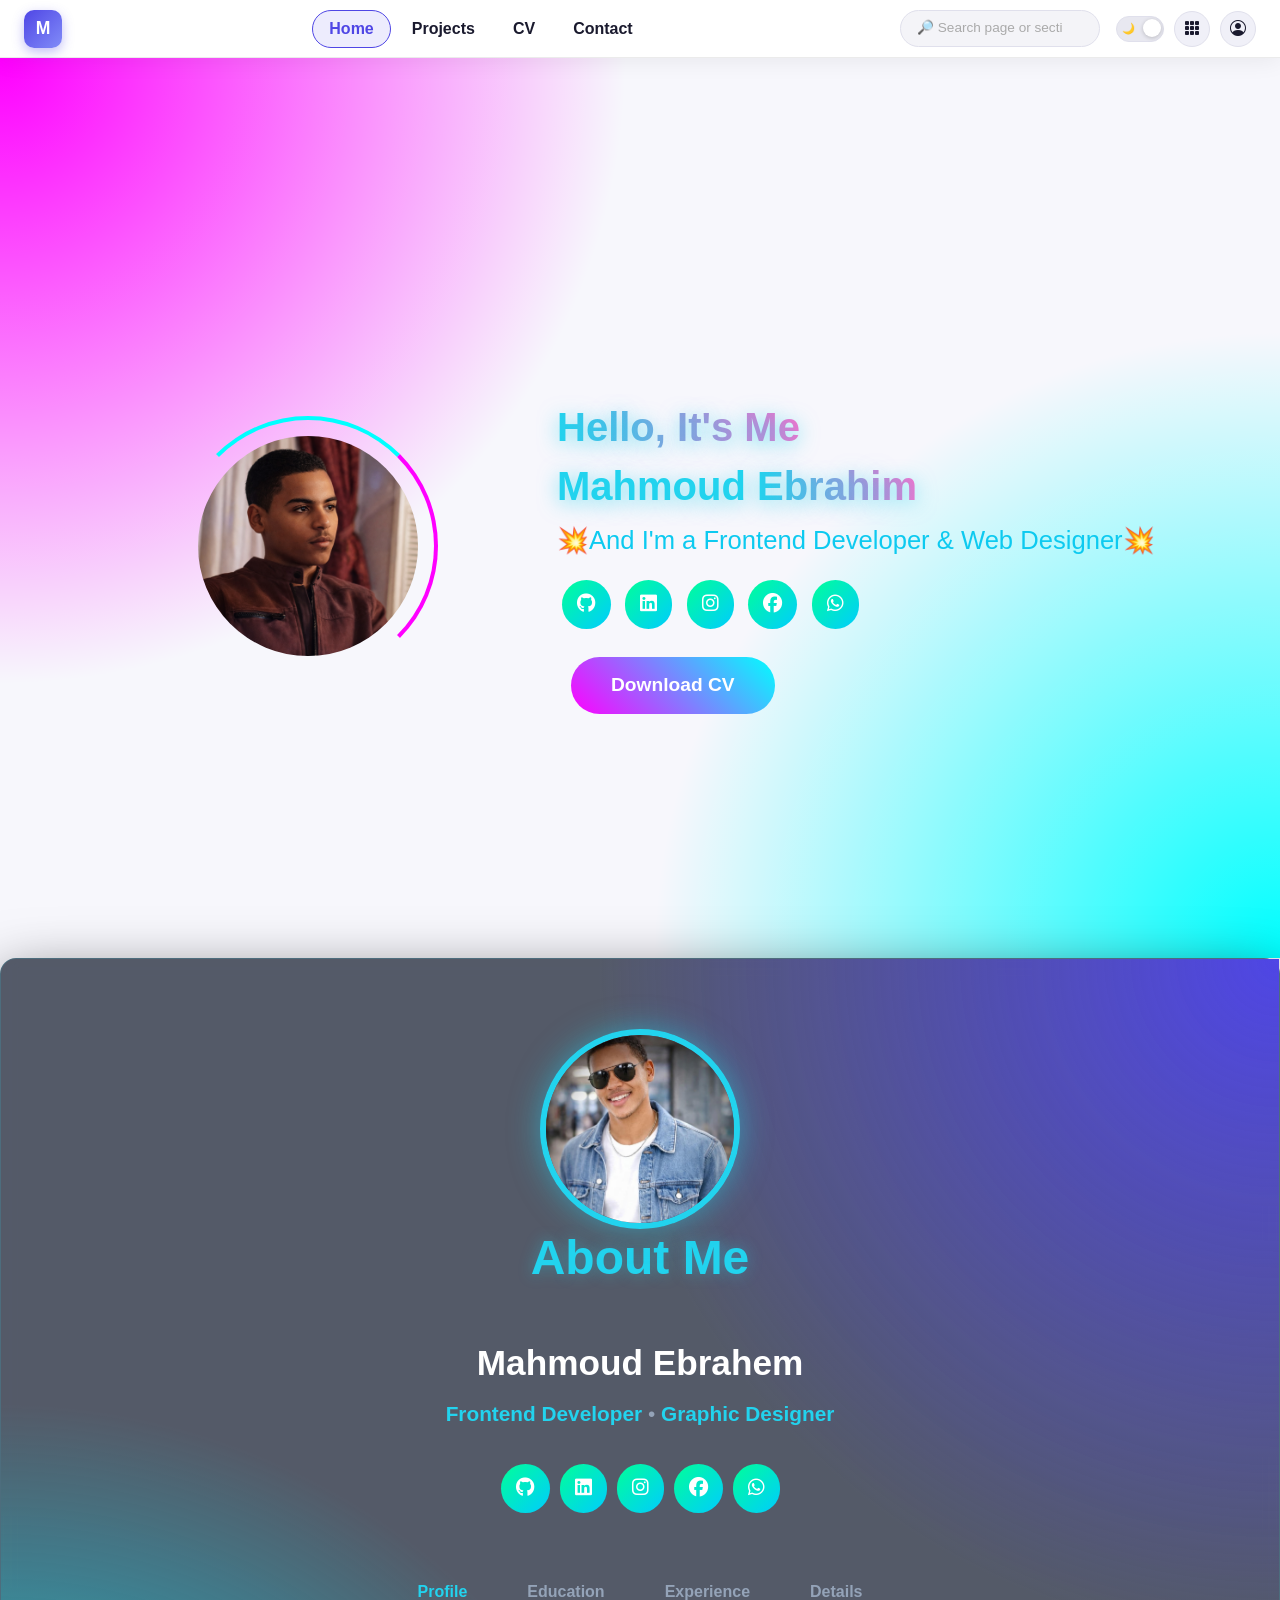
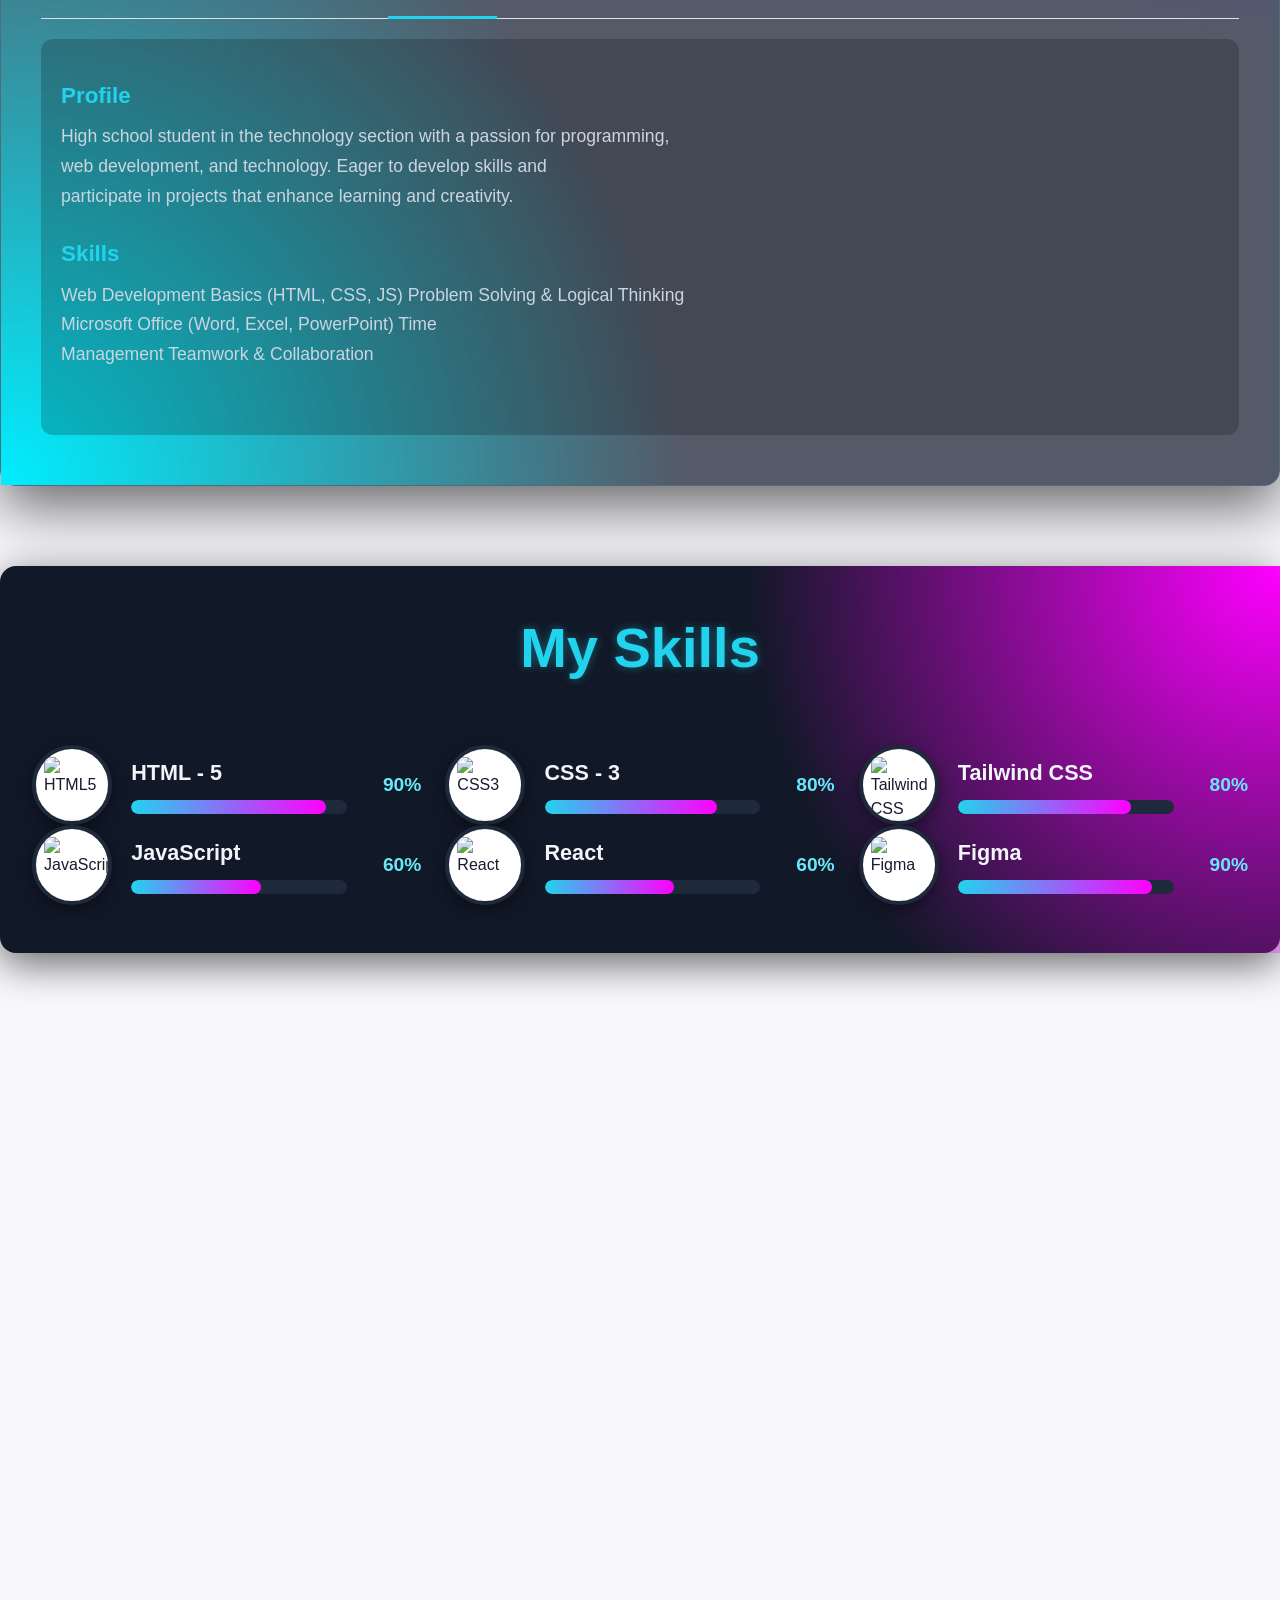
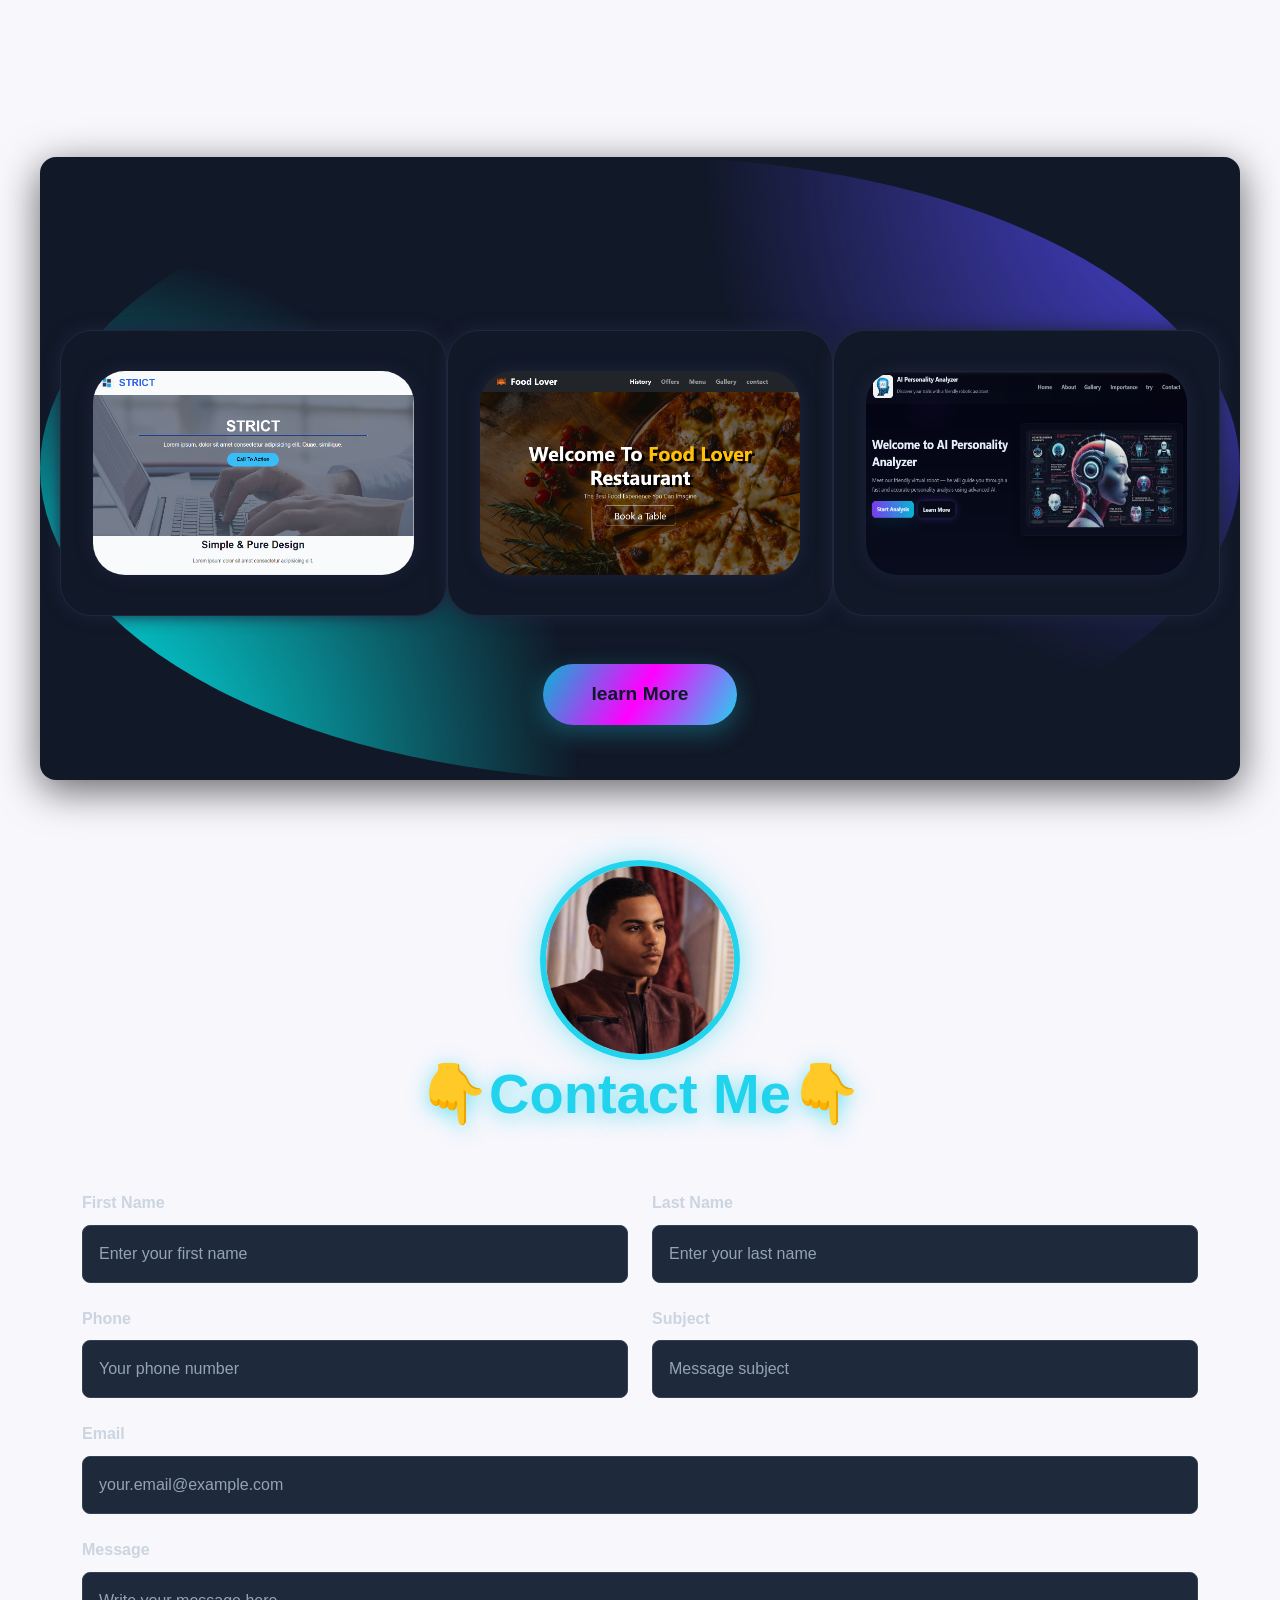
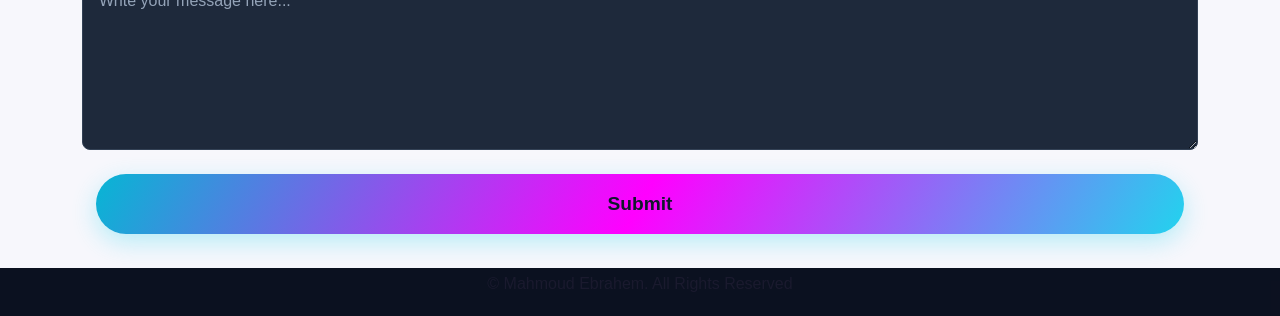
==== index.html @ 294ee928 "Add files via upload" ====
<!DOCTYPE html>
<html lang="en data-theme=dark" dir="ltr">

<head>
  <meta charset="UTF-8" />
  <meta name="viewport" content="width=device-width, initial-scale=1.0" />
  <link rel="shortcut icon" href="محمود.png" type="image/x-icon">
  <meta name="description"
    content="We aim to provide valuable and useful information about Website Mahmoud Ebrahim - My Portfolio where we offer rich and diverse content that meets the needs of  our visitors and helps them better understand the topic">
  <meta name="outhor" content=" Mahmoud Ebrahim">
  <meta name="keywords" content="Html,css,JS,Coding Html and css">
  <title> Mahmoud Ebrahim - My Portfolio</title>
  <!-- Boxicons -->
  <link href="https://unpkg.com/boxicons@2.1.4/css/boxicons.min.css" rel="stylesheet">
  <link href="bootstrap.min.css" rel="stylesheet">
  <link rel="stylesheet" href="style.css">
  <link href="https://cdn.jsdelivr.net/npm/bootstrap-icons@1.11.3/font/bootstrap-icons.css" rel="stylesheet">
  <link rel="stylesheet" href="https://cdnjs.cloudflare.com/ajax/libs/font-awesome/6.5.0/css/all.min.css" />
</head>
<body onload="animateBars()">
  <!--NAVBAR -->
  <nav class="main-navbar">
    <div class="container-fluid px-4">
      <div class="d-flex align-items-center justify-content-between w-100 gap-3">

        <!-- Logo (left) -->
        <a class="navbar-brand flex-shrink-0" href="#">
          <div class="logo-mark">M</div>
        </a>

        <!-- Nav Links (center) -->
        <div class="nav-links-center flex-grow-1 justify-content-center">
          <a href="index.html" class="nav-pill active">
            Home
          </a>
          <a href="Projects.html" class="nav-pill">
            </i> Projects
          </a>
          <a href="cv.html" class="nav-pill">
            CV
          </a>
          <a href="contact.html" class="nav-pill">
            Contact
          </a>
        </div>

        <!-- ===== Search Input with Dropdown ===== -->
        <div style="position:relative; max-width:300px;">
          <input type="text" id="smartSearch" class="form-control search-input text-white"
            placeholder="🔎 Search page or section" autocomplete="off">
          <div id="searchDropdown" style="
        position:absolute; top:100%; left:0; right:0;
        background:#020817; border:1px solid rgba(34,211,238,0.22);
        border-radius:12px; display:none; max-height:300px; overflow-y:auto; z-index:2000;
        ">
          </div>
        </div>

        <!-- Right Controls -->
        <div class="right-controls">
          <!-- Dark Toggle in Offcanvas -->
          <div class="dark-toggle" id="darkToggleMobile" title="تبديل الوضع">
            <span class="dark-toggle-icon sun">☀️</span>
            <span class="dark-toggle-icon moon">🌙</span>
          </div>
          <a href="Resources.html" class="icon-btn" title="Resources">
            <i class="bi bi-grid-3x3-gap-fill"></i>
          </a>
          <a href="Account.html" class="icon-btn" title="Account">
            <i class="bi bi-person-circle"></i>
          </a>
        </div>

        <!-- Mobile Toggler -->
        <button class="offcanvas-toggler" data-bs-toggle="offcanvas" data-bs-target="#mobileMenu">
          <i class="bi bi-list"></i>
        </button>

      </div>
    </div>
  </nav>

  <!--OFFCANVAS (Mobile — slides from right) -->
  <div class="offcanvas offcanvas-end" tabindex="-1" id="mobileMenu">
    <div class="offcanvas-header">
      <div class="d-flex align-items-center gap-2">
        <div class="logo-mark" style="width:32px;height:32px;font-size:0.9rem;">M</div>
      </div>
      <button class="btn-close-offcanvas" data-bs-dismiss="offcanvas">
        <i class="bi bi-x-lg"></i>
      </button>
    </div>

    <div class="offcanvas-body">
      <!-- ===== Search Input with Dropdown ===== -->
      <div style="position:relative; max-width:300px;">
        <input type="text" id="smartSearch" class="form-control search-input text-white"
          placeholder="🔎 Search page or section" autocomplete="off">
        <div id="searchDropdown" style="
        position:absolute; top:100%; left:0; right:0;
        background:#020817; border:1px solid rgba(34,211,238,0.22);
        border-radius:12px; display:none; max-height:300px; overflow-y:auto; z-index:2000;
        ">
        </div>
      </div>

      <!-- Nav Links -->
      <a href="index.html" class="nav-pill active">
        Home
      </a>
      <a href="Projects.html" class="nav-pill">
        </i> Projects
      </a>
      <a href="cv.html" class="nav-pill">
        CV
      </a>
      <a href="contact.html" class="nav-pill">
        Contact
      </a>

      <div class="oc-divider"></div>

      <a href="Resources.html" class="oc-nav-link">
        <i class="bi bi-grid-3x3-gap-fill"></i> Resources
      </a>
      <a href="Account.html" class="oc-nav-link">
        <i class="bi bi-person-circle"></i> My Account
      </a>

      <div class="oc-divider"></div>

      <!-- Dark Toggle -->
      <div class="oc-actions">
        <span>Dark Mode</span>
        <div class="dark-toggle" id="darkToggleMobile" title="Toggle theme">
          <span class="dark-toggle-icon sun">☀️</span>
          <span class="dark-toggle-icon moon">🌙</span>
        </div>
      </div>

    </div>
  </div>

  <!-- hero -->
  <section class="hero fade-up" id="home">
    <div class="container hero-content fade-up">
      <div class="row align-items-center fade-up">
        <div class="col-lg-5 mb-4 fade-up">
          <div class="avatar-box fade-up ">
            <img src="محمود.png">
          </div>
        </div>
        <div class="col-lg-7 fade-up">
          <h1 class="fw-bold fade-up"><span>Hello, It's Me</span> </h1>
          <h1 class="fw-bold fade-up">Mahmoud <span> Ebrahim</span></h1>
          <p class="lead fade-up  text-info">💥And I'm a <strong class="multiple-text">Frontend Developer & Web
              Designer</strong>💥</p>
          <div class="social-buttons  fade-up">
            <a href="https://github.com/engmahmoudebrahim2026-eng" target="_blank" class="btn-custom"><i
                class="fab fa-github"></i></a>
            <a href="https://www.linkedin.com/in/mahmoud-ebrahem-1220083b5?utm_source=share_via&utm_content=profile&utm_medium=member_android"
              target="_blank" class="btn-custom"><i class="fab fa-linkedin"></i></a>
            <a href="https://www.instagram.com/mahmoud190962/?utm_source=qr&r=nametag" target="_blank"
              class="btn-custom"><i class="fab fa-instagram"></i></a>
            <a href="https://www.facebook.com/share/1CKDxamzgP/" target="_blank" class="btn-custom"><i
                class="fab fa-facebook"></i></a>
            <a href="https://wa.me/201120283294" target="_blank" class="btn-custom"><i class="fab fa-whatsapp"></i></a>
          </div>
          <a href="cv.pdf" download class="btn btn-main mt-3 btn btn-custom">Download CV</a>

        </div>
      </div>
    </div>
  </section>

  <!-- About -->
  <section id="about" class="about-section fade-up">
    <div class="profile-container fade-up">
      <img src="محمود 2.jpg" alt="Mahmoud Ebrahem" class="profile-img fade-up profile-hex ">
      <h1 class="title fade-up">About Me</h1>
      <div class="name fade-up">Mahmoud Ebrahem</div>
      <div class="roles fade-up">
        <span>Frontend Developer</span> •
        <span>Graphic Designer</span>
      </div>
      <div class="social-buttons d-flex flex-wrap justify-content-center fade-up">
        <a href="https://github.com/engmahmoudebrahim2026-eng" target="_blank" class="btn-custom"><i
            class="fab fa-github"></i></a>
        <a href="https://www.linkedin.com/in/mahmoud-ebrahem-1220083b5?utm_source=share_via&utm_content=profile&utm_medium=member_android"
          target="_blank" class="btn-custom"><i class="fab fa-linkedin"></i></a>
        <a href="https://www.instagram.com/mahmoud190962/?utm_source=qr&r=nametag" target="_blank" class="btn-custom"><i
            class="fab fa-instagram"></i></a>
        <a href="https://www.facebook.com/share/1CKDxamzgP/" target="_blank" class="btn-custom"><i
            class="fab fa-facebook"></i></a>
        <a href="https://wa.me/201120283294" target="_blank" class="btn-custom"><i class="fab fa-whatsapp"></i></a>
      </div>
    </div>

    <ul class="fade-up nav nav-tabs nav-tabs-custom justify-content-center" id="aboutTabs" role="tablist">
      <li class="nav-item" role="presentation">
        <button class="nav-link active" id="education-tab" data-bs-toggle="tab" data-bs-target="#education"
          type="button" role="tab">Profile</button>
      </li>
      <li class="nav-item" role="presentation">
        <button class="nav-link" id="shortcourse-tab" data-bs-toggle="tab" data-bs-target="#shortcourse" type="button"
          role="tab">Education</button>
      </li>
      <li class="nav-item" role="presentation">
        <button class="nav-link" id="experience-tab" data-bs-toggle="tab" data-bs-target="#experience" type="button"
          role="tab">Experience</button>
      </li>
      <li class="nav-item" role="presentation">
        <button class="nav-link" id="details-tab" data-bs-toggle="tab" data-bs-target="#details" type="button"
          role="tab">Details</button>
      </li>
    </ul>

    <div class="tab-content fade-up" id="aboutTabsContent">
      <div class="tab-pane fade show active" id="education" role="tabpanel">
        <div class="info-item">
          <div class="info-title">Profile</div>
          <div class="info-detail">
            High school student in the technology section with a passion for programming, <br> web development, and
            technology. Eager to develop skills and <br> participate in projects that enhance learning and creativity.
          </div>
        </div>
        <div class="info-item">
          <div class="info-title">Skills</div>
          <div class="info-detail">
            Web Development Basics (HTML, CSS, JS)
            Problem Solving & Logical Thinking <br>
            Microsoft Office (Word, Excel, PowerPoint)
            Time <br> Management
            Teamwork & Collaboration
          </div>
        </div>
      </div>

      <div class="tab-pane fade" id="shortcourse" role="tabpanel">
        <div class="info-item">
          <div class="info-title">Education</div>
          <div class="info-detail">
            High school student in the technology <br>
            WE SCHOOL, ASSIUT
          </div>
        </div>
      </div>

      <div class="tab-pane fade" id="experience" role="tabpanel">
        <div class="info-item">
          <div class="info-title">Professional Experience</div>
          <div class="info-detail">
            • Participated in school projects related to technology and programming<br>
            • Developed simple web pages and applications as practice<br>
            • Collaborated with classmates on team projects<br>
            • Attended workshops and tech events
          </div>
        </div>
      </div>

      <div class="tab-pane fade" id="details" role="tabpanel">
        <div class="info-item">
          <div class="info-title">Additional Details</div>
          <div class="info-detail">
            Passionate about creating modern, responsive, and user-friendly web experiences.<br>
            Skilled in: HTML, CSS, JavaScript, Tailwind CSS, Bootstrap, React basics, Node.js basics, Graphic Design
            tools.<br>
            Always learning new technologies in AI, Web3, and modern frontend frameworks.
          </div>
        </div>
      </div>
    </div>
  </section>

  <!-- skills -->
  <section id="skills" class="skills-container fade-up">
    <h1 class="title">My Skills</h1>
    <div class="row">
      <div class="skill col-12 col-ms-12 col-md-12 col-lg-4 col-xl-4 col-xxl-4 fade-up">
        <div class="icon-wrapper"><img
            src="https://upload.wikimedia.org/wikipedia/commons/6/61/HTML5_logo_and_wordmark.svg" alt="HTML5"></div>
        <div class="skill-content">
          <div class="skill-name">HTML - 5</div>
          <div class="progress-container">
            <div class="progress-bar" data-width="90"></div>
          </div>
        </div>
        <span class="percentage">90%</span>
      </div>

      <div class="skill col-12 col-ms-12 col-md-12 col-lg-4 col-xl-4 col-xxl-4 fade-up">
        <div class="icon-wrapper"><img
            src="https://upload.wikimedia.org/wikipedia/commons/d/d5/CSS3_logo_and_wordmark.svg" alt="CSS3"></div>
        <div class="skill-content">
          <div class="skill-name">CSS - 3</div>
          <div class="progress-container">
            <div class="progress-bar" data-width="80"></div>
          </div>
        </div>
        <span class="percentage">80%</span>
      </div>

      <div class="skill col-12 col-ms-12 col-md-12 col-lg-4 col-xl-4 col-xxl-4 fade-up">
        <div class="icon-wrapper"><img src="https://upload.wikimedia.org/wikipedia/commons/d/d5/Tailwind_CSS_Logo.svg"
            alt="Tailwind CSS"></div>
        <div class="skill-content">
          <div class="skill-name">Tailwind CSS</div>
          <div class="progress-container">
            <div class="progress-bar" data-width="80"></div>
          </div>
        </div>
        <span class="percentage">80%</span>
      </div>

      <div class="skill col-12 col-ms-12 col-md-12 col-lg-4 col-xl-4 col-xxl-4 fade-up">
        <div class="icon-wrapper"><img
            src="https://upload.wikimedia.org/wikipedia/commons/9/99/Unofficial_JavaScript_logo_2.svg" alt="JavaScript">
        </div>
        <div class="skill-content">
          <div class="skill-name">JavaScript</div>
          <div class="progress-container">
            <div class="progress-bar" data-width="60"></div>
          </div>
        </div>
        <span class="percentage">60%</span>
      </div>

      <div class="skill col-12 col-ms-12 col-md-12 col-lg-4 col-xl-4 col-xxl-4 fade-up">
        <div class="icon-wrapper"><img src="https://upload.wikimedia.org/wikipedia/commons/a/a7/React-icon.svg"
            alt="React"></div>
        <div class="skill-content">
          <div class="skill-name">React</div>
          <div class="progress-container">
            <div class="progress-bar" data-width="60"></div>
          </div>
        </div>
        <span class="percentage">60%</span>
      </div>

      <div class="skill col-12 col-ms-12 col-md-12 col-lg-4 col-xl-4 col-xxl-4 fade-up">
        <div class="icon-wrapper"><img src="https://upload.wikimedia.org/wikipedia/commons/3/33/Figma-logo.svg"
            alt="Figma"></div>
        <div class="skill-content">
          <div class="skill-name">Figma</div>
          <div class="progress-container">
            <div class="progress-bar" data-width="90"></div>
          </div>
        </div>
        <span class="percentage">90%</span>
      </div>
    </div>
  </section>

  <!-- services -->
  <section class="services-section fade-up services" id="projects">
    <h1 class="title fade-up">My services </h1>
    <div class="row fade-up">

      <div class="col-12 col-ms-12 col-md-12 col-lg-4 col-xl-4 col-xxl-4 service-card fade-up">
        <div class="service-icon"><i class="fas fa-globe"></i></div>
        <h3 class="service-title">Web Design</h3>
        <p class="service-description">Professional Web Designer, designed 50+ web templates for clients with full
          satisfaction.</p>
        <a href="#" class="hire-btn btn-custom">Hire Me</a>
      </div>

      <div class="col-12 col-ms-12 col-md-12 col-lg-4 col-xl-4 col-xxl-4 service-card fade-up">
        <div class="service-icon"><i class="fas fa-code"></i></div>
        <h3 class="service-title">Web Development</h3>
        <p class="service-description">Professional Web Developer, developed 50+ web templates for clients with full
          satisfaction.</p>
        <a href="#" class="hire-btn btn-custom submit-btn btn-custom">Hire Me</a>
      </div>

      <div class="col-12 col-ms-12 col-md-12 col-lg-4 col-xl-4 col-xxl-4 service-card fade-up">
        <div class="service-icon"><i class="fas fa-paint-brush"></i></div>
        <h3 class="service-title">Graphic Design</h3>
        <p class="service-description">Professional Graphic Designer, created 50+ designs for clients with full
          satisfaction.</p>
        <a href="#" class="hire-btn btn-custom">Hire Me</a>
      </div>
    </div>
  </section>

  <!-- Projects -->
  <section class="services-section fade-up Projects"  id="services">
    <h1 class="title fade-up">My Projects </h1>
    <div class="row fade-up">
      <!-- Website_STRICT -->
      <div class="col-12 col-ms-12 col-md-12 col-lg-4 col-xl-4 col-xxl-4 service-card fade-up protfalio-box">
        <div class="protfalio-box">
          <img src="img (2).png" alt="img 1">
          <div class="protfolio-layer">
            <h4>STRICT</h4>
            <a href="https://engmahmoudebrahim2026-eng.github.io/Website-STRICT/"><i
                class='bx bx-link-external'></i></a>
          </div>
        </div>
      </div>
      <!-- Website_Food_lavar -->
      <div class="col-12 col-ms-12 col-md-12 col-lg-4 col-xl-4 col-xxl-4 service-card fade-up protfalio-box">
        <div class="protfalio-box">
          <img src="img (3).png" alt="img 2">
          <div class="protfolio-layer">
            <h4>Food_lavar</h4>
            <a href="https://engmahmoudebrahim2026-eng.github.io/Food-laver-/"><i class='bx bx-link-external'></i></a>
          </div>
        </div>
      </div>
      <!-- Website_AI_Personality -->
      <div class="col-12 col-ms-12 col-md-12 col-lg-4 col-xl-4 col-xxl-4 service-card fade-up protfalio-box">
        <div class="protfalio-box">
          <img src="img (4).png" alt="img 3">
          <div class="protfolio-layer">
            <h4>AI_Personality</h4>
            <a href="https://engmahmoudebrahim2026-eng.github.io/AI_Personality_Website_PRO_Interactive/"><i
                class='bx bx-link-external'></i></a>
          </div>
        </div>
      </div>
      <div class="text-center mt-5 fade-up">
        <a href="Projects.html" class="hire-btn btn-custom submit-btn btn-custom">learn More</a>
      </div>
  </section>

  <!-- Contact -->
  <section id="Contact" class="contact-section container fade-up">
    <div class="profile-container fade-up">
      <img src="محمود.png" alt="Mahmoud Ebrahem" class="profile-img fade-up profile-hex ">
      <h1 class="title fade-up">👇Contact Me👇</h1>
    </div>
    <form id="contactForm" class="form-container fade-up">

      <div class="form-group fade-up">
        <label for="firstName">First Name</label>
        <input type="text" class="form-control" id="firstName" name="firstName" required
          placeholder="Enter your first name">
        <div class="invalid-feedback"></div>
        <div class="valid-feedback"></div>
      </div>

      <div class="form-group fade-up">
        <label for="lastName">Last Name</label>
        <input type="text" class="form-control" id="lastName" name="lastName" required
          placeholder="Enter your last name">
        <div class="invalid-feedback"></div>
        <div class="valid-feedback"></div>
      </div>

      <div class="form-group fade-up">
        <label for="phone">Phone</label>
        <input type="tel" class="form-control" id="phone" name="phone" required placeholder="Your phone number">
        <div class="invalid-feedback"></div>
        <div class="valid-feedback"></div>
      </div>

      <div class="form-group fade-up">
        <label for="subject">Subject</label>
        <input type="text" class="form-control" id="subject" name="subject" required placeholder="Message subject">
        <div class="invalid-feedback"></div>
        <div class="valid-feedback"></div>
      </div>

      <div class="form-group full fade-up">
        <label for="email">Email</label>
        <input type="email" class="form-control" id="email" name="email" required placeholder="your.email@example.com">
        <div class="invalid-feedback"></div>
        <div class="valid-feedback"></div>
      </div>

      <div class="form-group full fade-up">
        <label for="message">Message</label>
        <textarea class="form-control" id="message" name="message" rows="6" required
          placeholder="Write your message here..."></textarea>
        <div class="invalid-feedback"></div>
        <div class="valid-feedback"></div>
      </div>

      <button type="submit" class="submit-btn btn-custom fade-up" id="submitBtn">Submit</button>

      <div id="formMessage" class="form-message fade-up"></div>
    </form>
  </section>

  <!-- footer -->
  <footer class="text-center p-1" style="background: rgba(2, 8, 23, 0.96);">
    <p>&copy; Mahmoud Ebrahem. All Rights Reserved </p>
  </footer>

  <script src="bootstrap.bundle.min.js"></script>
  <script src="script.js"></script>
  <script src="https://unpkg.com/scrollreveal"></script>
  <script src="https://cdn.jsdelivr.net/npm/typed.js@2.0.12"></script>
</body>

</html>
---- style.css ----
/* ── CSS Variables ── */
:root {
    --bg-color: #1f243d;
    --second-bg-color: #323946;
    --text-color: #fff;
    --main-color: #0ef;
    --main: #0ff;
    --sec: #ff00ff;
    --dark: #000014;
    --nav-bg: #ffffff;
    --nav-text: #1a1a2e;
    --nav-border: rgba(0, 0, 0, 0.08);
    --nav-shadow: 0 2px 24px rgba(0, 0, 0, 0.07);
    --accent: #4f46e5;
    --accent-soft: rgba(79, 70, 229, 0.1);
    --search-bg: #f4f4f8;
    --search-border: #e0e0ec;
    --link-hover: #4f46e5;
    --pill-bg: #f0f0f8;
    --toggle-bg: #e8e8f0;
    --toggle-thumb: #ffffff;
    --offcanvas-bg: #ffffff;
    --offcanvas-text: #1a1a2e;
    --body-bg: #f7f7fc;
}

[data-theme="dark"] {
    --nav-bg: #0f0f1a;
    --nav-text: #e8e8f8;
    --nav-border: rgba(255, 255, 255, 0.07);
    --nav-shadow: 0 2px 24px rgba(0, 0, 0, 0.4);
    --accent: #818cf8;
    --accent-soft: rgba(129, 140, 248, 0.12);
    --search-bg: #1a1a2e;
    --search-border: #2a2a45;
    --link-hover: #818cf8;
    --pill-bg: #1e1e35;
    --toggle-bg: #2a2a45;
    --toggle-thumb: #818cf8;
    --offcanvas-bg: #0f0f1a;
    --offcanvas-text: #e8e8f8;
    --body-bg: #090912;
}

* {
    margin: 0;
    padding: 0;
    box-sizing: border-box;
    transition: background-color 0.3s ease, color 0.2s ease, border-color 0.3s ease;
}

body {
    margin: 0;
    font-family: 'Segoe UI', Tahoma, Geneva, Verdana, sans-serif;
    background: #0f172a;
    color: #e2e8f0;
    overflow-x: hidden;
    background: var(--body-bg);
    color: var(--nav-text);
    min-height: 100vh;
}

/* HERO */
.hero {
    min-height: 100vh;
    display: flex;
    align-items: center;
    position: relative;
    padding-top: 100px;
}

.hero::before {
    content: '';
    position: absolute;
    inset: 0;
    background:
        radial-gradient(circle at top left, var(--sec), transparent 40%),
        radial-gradient(circle at bottom right, var(--main), transparent 40%);
}

/* AVATAR */
.avatar-box {
    position: relative;
    width: 260px;
    height: 260px;
    margin: auto;
}

.avatar-box::before {
    content: '';
    position: absolute;
    inset: 0;
    border-radius: 50%;
    border: 4px solid transparent;
    border-top-color: var(--main);
    border-right-color: var(--sec);
    animation: spin 6s linear infinite;
}

@keyframes spin {
    to {
        transform: rotate(360deg)
    }
}

.avatar-box img {
    width: 220px;
    height: 220px;
    object-fit: cover;
    border-radius: 50%;
    position: absolute;
    top: 50%;
    left: 50%;
    transform: translate(-50%, -50%);
}

.hero-content {
    position: relative;
    z-index: 2
}

.hero h1 span {
    color: var(--main)
}

.btn-main {
    background: linear-gradient(45deg, var(--sec), var(--main));
    border: none;
    padding: 14px 36px;
    border-radius: 30px;
    color: #fff;
    transition: .4s;
}

.btn-main:hover {
    transform: scale(1.05);
    box-shadow: 0 0 30px var(--main);
}

a {
    text-decoration: none;
    color: white;
}

.content {
    max-width: 1200px;
    margin: 0 auto;
    padding: 60px 30px;
    text-align: center;
    position: relative;
    z-index: 2;
}

.profile-hex {
    animation: floatlmage 4s ease-in-out infinite;

}

@keyframes floatlmage {
    0% {
        transform: translateY(0);
    }

    50% {
        transform: translateY(-2.4rem);
    }

    100% {
        transform: translateY(0);
    }
}

.profile-hex:hover {
    transform: translateY(-20px) scale(1.05);
}

.profile-hex img {
    width: 100%;
    height: 100%;
    object-fit: cover;
    clip-path: inherit;
}

h1 {
    font-weight: 800;
    margin-bottom: 0.7rem;
    color: #22d3ee;
    text-shadow: 0 4px 20px rgba(34, 211, 238, 0.6);
}

h1 span {
    background: linear-gradient(90deg, #22d3ee, #ff6bcb, #22d3ee);
    background-size: 200% auto;
    -webkit-background-clip: text;
    -webkit-text-fill-color: transparent;
    animation: gradientMove 3s linear infinite;
}

@keyframes gradientMove {
    0% {
        background-position: 0% center;
    }

    100% {
        background-position: 200% center;
    }
}

.lead {
    font-size: 1.6rem;
    opacity: 0.95;
}

.fade-up {
    opacity: 0;
    transform: translateY(40px);
    transition: all 1s ease;
}

.fade-up.show {
    opacity: 1;
    transform: translateY(0);
}

.social-icons a {
    font-size: 2rem;
    color: #e0f7ff;
    margin: 0 16px;
    transition: all 0.4s ease;
}

.social-icons a:hover {
    color: #22d3ee;
    transform: translateY(-8px) scale(1.2);
    text-shadow: 0 0 20px rgba(34, 211, 238, 0.8);
}

.btn-custom {
    padding: 14px 40px;
    font-size: 1.2rem;
    font-weight: 700;
    border-radius: 50px;
    margin: 0 14px;
    transition: all 0.4s ease;
    position: relative;
    overflow: hidden;
}

.btn-custom::before {
    content: "";
    position: absolute;
    width: 0;
    height: 100%;
    left: 0;
    top: 0;
    background: rgba(255, 255, 255, 0.15);
    transition: 0.5s;
}

.btn-custom:hover::before {
    width: 100%;
}

.btn-primary-custom {
    background: linear-gradient(90deg, #22d3ee, #06b6d4);
    border: none;
    color: #020817;
}

.btn-outline-custom {
    border: 3px solid #22d3ee;
    color: #22d3ee;
}

.btn-outline-custom:hover {
    background: #22d3ee;
    color: #020817;
}

@media (max-width: 576px) {
    h1 {
        font-size: 2.8rem;
    }

    .profile-hex {
        width: 280px;
        height: 320px;
    }
}

.about-section {
    margin: 0 auto;
    background: rgba(15, 23, 42, 0.7);
    border-radius: 16px;
    padding: 50px 40px;
    box-shadow: 0 20px 60px rgba(0, 0, 0, 0.6);
    backdrop-filter: blur(8px);
    border: 1px solid rgba(34, 211, 238, 0.15);
    margin-bottom: 80px;
}

.about-section::before {
    content: '';
    position: absolute;
    inset: 0;
    background:
        radial-gradient(circle at top right, var(--link-hover), transparent 40%),
        radial-gradient(circle at bottom left, var(--main-color), transparent 40%);
}

.about-section .title {
    font-size: 3rem;
    text-align: center;
    margin-bottom: 50px;
    color: #22d3ee;
    text-shadow: 0 0 15px rgba(34, 211, 238, 0.4);
}

.profile-container {
    text-align: center;
    margin-bottom: 50px;
}

.profile-img {
    width: 220px;
    height: 220px;
    border-radius: 50%;
    object-fit: cover;
    border: 6px solid #22d3ee;
    box-shadow: 0 0 30px rgba(34, 211, 238, 0.5);
    transition: all 0.4s;
}

.profile-img:hover {
    transform: scale(1.08);
    box-shadow: 0 0 50px rgba(34, 211, 238, 0.7);
}

.name {
    font-size: 2.2rem;
    font-weight: 700;
    color: #fff;
    margin: 20px 0 8px;
}

.roles {
    font-size: 1.3rem;
    color: #94a3b8;
    margin-bottom: 30px;
}

.roles span {
    color: #22d3ee;
    font-weight: 600;
}

.nav-tabs-custom .nav-link {
    color: #94a3b8;
    font-weight: 600;
    border: none;
    border-bottom: 3px solid transparent;
    padding: 12px 30px;
    transition: all 0.3s;
}

.nav-tabs-custom .nav-link:hover,
.nav-tabs-custom .nav-link.active {
    color: #22d3ee;
    border-bottom: 3px solid #22d3ee;
    background: transparent;
}

.tab-content {
    padding: 40px 20px;
    background: rgba(0, 0, 0, 0.2);
    border-radius: 12px;
    margin-top: 20px;
}

.info-item {
    margin-bottom: 25px;
}

.info-title {
    font-size: 1.4rem;
    font-weight: 600;
    color: #22d3ee;
    margin-bottom: 10px;
}

.info-detail {
    font-size: 1.1rem;
    color: #cbd5e1;
    line-height: 1.7;
}

/*  skills*/
.highlight {
    color: #67e8f9;
    font-weight: 600;
}

.skills-container {
    margin: 80px auto;
    background: #111827;
    border-radius: 16px;
    padding: 3rem 2rem;
    box-shadow: 0 10px 40px rgba(0, 0, 0, 0.6);
}

.skills-container .title {
    text-align: center;
    font-size: clamp(2.2rem, 5vw, 3.5rem);
    font-weight: 700;
    color: #22d3ee;
    margin-bottom: 4rem;
    text-shadow: 0 0 10px rgba(34, 211, 238, 0.4);
}

.skills-grid {
    display: grid;
    grid-template-columns: repeat(auto-fit, minmax(320px, 1fr));
    gap: 2.5rem 4rem;
}

.skill {
    display: flex;
    align-items: center;
    gap: 1.2rem;
    transition: transform 0.3s ease, box-shadow 0.3s ease;
}

.skill:hover {
    transform: translateY(-8px);
    box-shadow: 0 12px 30px rgba(34, 211, 238, 0.15);
}

.icon-wrapper {
    width: 80px;
    height: 80px;
    min-width: 80px;
    border-radius: 50%;
    overflow: hidden;
    border: 4px solid #1e293b;
    box-shadow: 0 5px 15px rgba(0, 0, 0, 0.4);
    background: #fff;
}

.icon-wrapper img {
    width: 100%;
    height: 100%;
    object-fit: contain;
    padding: 8px;
}

.skill-content {
    flex: 1;
}

.skill-name {
    font-size: clamp(1.1rem, 2.5vw, 1.35rem);
    font-weight: 600;
    margin-bottom: 0.7rem;
    color: #f1f5f9;
}

.progress-container {
    background: #1e293b;
    height: 14px;
    border-radius: 10px;
    overflow: hidden;
    position: relative;
}

.progress-bar {
    height: 100%;
    background: linear-gradient(90deg, #22d3ee, #ff00ff);
    width: 0;
    transition: width 1.5s ease-in-out;
    border-radius: 10px;
}

.percentage {
    font-size: clamp(1rem, 2.2vw, 1.2rem);
    font-weight: 700;
    min-width: 55px;
    text-align: right;
    color: #67e8f9;
}

.services-section {
    max-width: 1200px;
    margin: 80px auto;
}

.services::before {
    content: '';
    position: absolute;
    inset: 0;
    border-radius: 50%;
    background:
        radial-gradient(circle at top left, var(--sec), transparent 40%),
        radial-gradient(circle at bottom right, var(--main), transparent 40%);
}

.Projects::before {
    content: '';
    position: absolute;
    inset: 0;
    border-radius: 50%;
    background:
        radial-gradient(circle at top right, var(--accent), transparent 40%),
        radial-gradient(circle at bottom left, var(--main), transparent 40%);
}

.services-section .title {
    text-align: center;
    font-size: clamp(2.2rem, 5vw, 3.2rem);
    font-weight: 700;
    color: #22d3ee;
    margin-bottom: 4rem;
    text-shadow: 0 0 15px rgba(34, 211, 238, 0.3);
}

.services-grid {
    display: grid;
    grid-template-columns: repeat(auto-fit, minmax(320px, 1fr));
    gap: 2rem;
}

.service-card {
    background: #111827;
    border-radius: 16px;
    padding: 2.5rem 2rem;
    text-align: center;
    border: 1px solid #1e293b;
    transition: all 0.35s ease;
    position: relative;
    overflow: hidden;
}

.service-card:hover {
    transform: translateY(-12px);
    box-shadow: 0 20px 50px rgba(34, 211, 238, 0.2);
    border-color: #22d3ee;
}

.service-card.center {
    border: 2px solid #22d3ee;
    background: linear-gradient(to bottom, #111827, #0f172a);
    transform: translateY(-10px);
    box-shadow: 0 25px 60px rgba(34, 211, 238, 0.25);
}

.service-card.center:hover {
    transform: translateY(-18px);
    box-shadow: 0 35px 80px rgba(34, 211, 238, 0.35);
}

.service-icon {
    font-size: 3.5rem;
    color: #22d3ee;
    margin-bottom: 1.5rem;
}

.service-title {
    font-size: 1.6rem;
    font-weight: 700;
    color: #fff;
    margin-bottom: 1rem;
}

.service-description {
    font-size: 1.05rem;
    color: #cbd5e1;
    line-height: 1.7;
    margin-bottom: 2rem;
}

.hire-btn {
    display: inline-block;
    padding: 0.9rem 2.2rem;
    font-size: 1.1rem;
    font-weight: 600;
    border-radius: 50px;
    text-decoration: none;
    transition: all 0.3s ease;
    border: 2px solid #22d3ee;
    color: #22d3ee;
    background: transparent;
}

.hire-btn:hover {
    background: #22d3ee;
    color: #0f172a;
    transform: translateY(-3px);
    box-shadow: 0 10px 25px rgba(34, 211, 238, 0.4);
}

.center .hire-btn {
    background: #22d3ee;
    color: #0f172a;
    border: none;
    box-shadow: 0 8px 20px rgba(34, 211, 238, 0.4);
}

.center .hire-btn:hover {
    background: #14b8d4;
    transform: translateY(-4px);
    box-shadow: 0 15px 35px rgba(34, 211, 238, 0.5);
}

@media (max-width:768px) {

    .skills-grid,
    .services-grid {
        gap: 2rem;
    }

    .service-card.center {
        transform: none;
    }

    .service-card.center:hover {
        transform: translateY(-8px);
    }
}

.portfolio-image {
    width: 100%;
    height: 220px;
    object-fit: cover;
    border-bottom: 3px solid #22d3ee;
}

.form-container {
    display: grid;
    grid-template-columns: 1fr 1fr;
    gap: 1.5rem;
}

.form-group.full {
    grid-column: 1 / -1;
}

.form-group {
    position: relative;
}

.form-group label {
    display: block;
    margin-bottom: 0.6rem;
    font-weight: 600;
    color: #cbd5e1;
}

.form-control {
    width: 100%;
    padding: 1rem;
    background: #1e293b;
    border: 1px solid #334155;
    border-radius: 8px;
    color: white;
    font-size: 1rem;
    transition: all 0.3s;
}

.form-control:focus {
    outline: none;
    border-color: #22d3ee;
    box-shadow: 0 0 0 4px rgba(34, 211, 238, 0.25);
}

.form-control::placeholder {
    color: #94a3b8;
}

textarea.form-control {
    min-height: 160px;
    resize: vertical;
}

.form-control.is-invalid {
    border-color: #ff6b6b;
    box-shadow: 0 0 0 4px rgba(255, 107, 107, 0.15);
}

.form-control.is-valid {
    border-color: #22d3ee;
    box-shadow: 0 0 0 4px rgba(34, 211, 238, 0.15);
}

.invalid-feedback,
.valid-feedback {
    display: none;
    font-size: 0.875rem;
    margin-top: 0.35rem;
}

.is-invalid \~ .invalid-feedback,
.is-valid \~ .valid-feedback {
    display: block;
}

.invalid-feedback {
    color: #ff6b6b;
}

.valid-feedback {
    color: #22d3ee;
    font-weight: 500;
}

.valid-feedback::before {
    content: "✔ تم";
    margin-right: 6px;
}

.social-icons {
    display: flex;
    justify-content: center;
    gap: 2rem;
    margin: 2.5rem 0;
    grid-column: 1 / -1;
}

.social-icons a {
    font-size: 2rem;
    color: #94a3b8;
    transition: all 0.3s;
}

.social-icons a:hover {
    color: #22d3ee;
    transform: translateY(-6px);
}

.submit-btn {
    grid-column: 1 / -1;
    padding: 1rem 3rem;
    font-size: 1.2rem;
    font-weight: 700;
    background: linear-gradient(300deg, #22d3ee, #ff00ff, #06b6d4);
    color: #0f172a;
    border: none;
    border-radius: 50px;
    cursor: pointer;
    transition: all 0.4s;
    box-shadow: 0 8px 25px rgba(34, 211, 238, 0.3);
}

.submit-btn:hover:not(:disabled) {
    background: linear-gradient(-300deg, #06b6d4, #ff00ff, #06b6d4);
    transform: translateY(-3px);
    box-shadow: 0 15px 40px rgba(34, 211, 238, 0.5);
}

.submit-btn:disabled {
    opacity: 0.6;
    cursor: not-allowed;
}

.form-message {
    grid-column: 1 / -1;
    text-align: center;
    font-size: 1.2rem;
    margin-top: 1.5rem;
    opacity: 0;
    transition: opacity 0.6s;
}

.form-message.success {
    color: #22d3ee;
    opacity: 1;
}

.form-message.error {
    color: #ff6b6b;
    opacity: 1;
}

@media (max-width: 768px) {
    .form-container {
        grid-template-columns: 1fr;
    }

    .contact-section {
        padding: 3rem 1.5rem;
    }
}

.cv-container {
    margin: auto;
    background: #111;
    border-radius: 25px;
    overflow: hidden;
    box-shadow: 0 20px 60px rgba(60, 0, 255, 0.25);
}

.header {
    display: flex;
    flex-wrap: wrap;
    align-items: center;
    background: linear-gradient(300deg, #ff00ff, #22d3ee);
    color: #fff;
    padding: 30px;
    gap: 20px;
    border-bottom-left-radius: 25px;
    border-bottom-right-radius: 25px;
}

.header img {
    width: 130px;
    height: 130px;
    border-radius: 50%;
    border: 4px solid #fff;
    object-fit: cover;
    transition: transform 0.3s;
}

.header img:hover {
    transform: scale(1.05);
}

.header .info h1 {
    font-size: 28px;
    font-weight: 700;
    margin-bottom: 5px;
    color: #00ff99;
}

.header .info p {
    margin: 3px 0;
    color: #f0f0f0;
}

.main-content {
    display: flex;
    flex-wrap: wrap;
}

.left-panel {
    flex: 1 1 35%;
    background: #111;
    padding: 35px 25px;
    min-width: 250px;
    border-right: 1px solid #818cf8;
}

.right-panel {
    flex: 1 1 65%;
    padding: 35px 30px;
    min-width: 300px;
}

.section-title {
    font-weight: 700;
    font-size: 18px;
    margin-bottom: 12px;
    color: #818cf8;
    border-left: 5px solid #4f46e5;
    padding-left: 10px;
    transition: color 0.3s, border-color 0.3s;
}

.section-title:hover {
    color: #00ccff;
    border-color: #00ccff;
}

.left-panel ul,
.right-panel ul {
    padding-left: 20px;
}

.left-panel li,
.right-panel li {
    margin-bottom: 10px;
    font-size: 15px;
    display: flex;
    align-items: center;
    color: #f0f0f0;
}

.left-panel li i {
    color: #4f46e5;
    margin-right: 8px;
}

.small-text {
    font-size: 14px;
    color: #00ccff;
}

@media(max-width: 768px) {
    .header {
        flex-direction: column;
        text-align: center;
    }

    .main-content {
        flex-direction: column;
    }

    .left-panel,
    .right-panel {
        flex: 1 1 100%;
        padding: 20px;
        border-right: none;
        border-bottom: 1px solid #818cf8;
    }
}

.skills-container,
.services-section,
.portfolio-section {
    background: #111827;
    border-radius: 16px;
    padding: 3rem 2rem;
    box-shadow: 0 10px 40px rgba(0, 0, 0, 0.6);
}

.skills-container::before {
    content: '';
    position: absolute;
    inset: 0;
    background:
        radial-gradient(circle at top right, var(--sec), transparent 40%)
}

.portfolio-section::before {
    content: '';
    position: absolute;
    inset: 0;
    border-radius: 50%;
    background:
        radial-gradient(circle at top right, var(--sec), transparent 40%),
        radial-gradient(circle at bottom left, var(--main), transparent 40%);
}

.title {
    text-align: center;
    font-size: clamp(2.2rem, 5vw, 3.5rem);
    font-weight: 700;
    color: #22d3ee;
    margin-bottom: 4rem;
}

#profile-img:hover {
    transform: scale(0.8);
}

.profile-container {
    position: relative;
    margin-top: 20px;
}

.profile-container img {
    width: 200px;
    height: 200px;
    border-radius: 50%;
    z-index: 2;
    position: relative;
}

.stats {
    display: flex;
    flex-wrap: wrap;
    justify-content: start;
    gap: 40px;
    margin-top: 30px;
}

.stat-item {
    text-align: left;
}

.stat-item h3 {
    font-size: 1.8rem;
    color: #00ff99;
    margin-bottom: 5px;
}

.stat-item p {
    font-size: 0.9rem;
    color: #f0f0f0;
}

.social-buttons a {
    margin: 5px;
    font-size: 1.2rem;
    color: #fff;
    padding: 10px 15px;
    border-radius: 50px;
    background: linear-gradient(135deg, #00ff99, #00ccff);
    display: inline-block;
    transition: 0.3s;
}

.social-buttons a:hover {
    transform: scale(1.1);
    color: #fff;
}

.protfalio-box {
    position: relative;
    border-radius: 2rem;
    box-shadow: 0 0 1rem var(--bg-color);
    overflow: hidden;
    display: flex;

}

.protfalio-box img {
    width: 100%;
    transition: .3s ease;
}

.protfalio-box img:hover {
    transform: scale(1.1);
}

.protfalio-box .protfolio-layer {
    position: absolute;
    bottom: 0;
    left: 0;
    width: 100%;
    height: 100%;
    background: linear-gradient(rgba(0, 0, 0, .1), var(--main-color));
    display: flex;
    justify-content: center;
    align-items: center;
    flex-direction: column;
    text-align: center;
    padding: 0 4rem;
    transform: translateY(100%);
    transition: .5s ease;

}

.protfalio-box:hover .protfolio-layer {
    transform: translateY(0);
}

.protfolio-layer h4 {
    font-size: 3rem;

}

.protfolio-layer p {
    font-size: 1.6rem;
    margin: .3rem 0 1rem;
}

.protfolio-layer a {
    display: inline-flex;
    justify-content: center;
    align-items: center;
    width: 5rem;
    height: 5rem;
    background: var(--text-color);
    border-radius: 50%;
}

.protfolio-layer a i {
    font-size: 2rem;
    color: var(--second-bg-color);

}

.main-navbar {
    background: var(--nav-bg);
    border-bottom: 1px solid var(--nav-border);
    box-shadow: var(--nav-shadow);
    padding: 0.6rem 0;
    position: sticky;
    top: 0;
    z-index: 1030;
}

.navbar-brand {
    display: flex;
    align-items: center;
    gap: 10px;
    text-decoration: none;
}

.logo-mark {
    width: 38px;
    height: 38px;
    background: linear-gradient(135deg, #4f46e5, #818cf8);
    border-radius: 10px;
    display: flex;
    align-items: center;
    justify-content: center;
    font-size: 1.1rem;
    color: #fff;
    font-weight: 900;
    box-shadow: 0 4px 12px rgba(79, 70, 229, 0.35);
    flex-shrink: 0;
}

.logo-text {
    font-size: 1.2rem;
    font-weight: 900;
    color: var(--nav-text);
    letter-spacing: -0.02em;
    line-height: 1;
}

.logo-sub {
    font-size: 0.6rem;
    color: var(--accent);
    font-weight: 600;
    letter-spacing: 0.08em;
    text-transform: uppercase;
}

.nav-links-center {
    display: flex;
    align-items: center;
    gap: 4px;
}

.nav-pill {
    display: flex;
    align-items: center;
    gap: 6px;
    padding: 6px 16px;
    border-radius: 50px;
    text-decoration: none;
    font-weight: 600;
    color: var(--nav-text);
    background: transparent;
    border: 1.5px solid transparent;
    transition: all 0.2s ease;
    white-space: nowrap;
}

.nav-pill:hover,
.nav-pill.active {
    background: var(--accent-soft);
    border-color: var(--accent);
    color: var(--accent);
}

.nav-pill i {
    font-size: 0.9rem;
}

.search-wrap {
    position: relative;
    flex-shrink: 0;
}

.search-wrap i {
    position: absolute;
    right: 12px;
    top: 50%;
    transform: translateY(-50%);
    color: #999;
    font-size: 0.9rem;
    pointer-events: none;
}

.search-input {
    background: var(--search-bg);
    border: 1.5px solid var(--search-border);
    border-radius: 50px;
    padding: 7px 36px 7px 16px;
    font-family: 'Cairo', sans-serif;
    font-size: 0.85rem;
    color: var(--nav-text);
    width: 200px;
    outline: none;
    transition: all 0.2s;
}

.search-input::placeholder {
    color: #aaa;
}

.search-input:focus {
    width: 240px;
    border-color: var(--accent);
    background: var(--nav-bg);
    box-shadow: 0 0 0 3px var(--accent-soft);
}

.dark-toggle {
    width: 48px;
    height: 26px;
    background: var(--toggle-bg);
    border-radius: 50px;
    border: 1.5px solid var(--search-border);
    position: relative;
    cursor: pointer;
    flex-shrink: 0;
    transition: background 0.3s;
}

.dark-toggle::after {
    content: '';
    position: absolute;
    top: 2px;
    right: 2px;
    width: 18px;
    height: 18px;
    border-radius: 50%;
    background: var(--toggle-thumb);
    box-shadow: 0 1px 4px rgba(0, 0, 0, 0.2);
    transition: transform 0.3s ease;
}

[data-theme="dark"] .dark-toggle::after {
    transform: translateX(-22px);
}

.dark-toggle-icon {
    position: absolute;
    top: 50%;
    transform: translateY(-50%);
    font-size: 0.65rem;
    pointer-events: none;
}

.dark-toggle-icon.sun {
    right: 5px;
}

.dark-toggle-icon.moon {
    left: 5px;
}

.right-controls {
    display: flex;
    align-items: center;
    gap: 10px;
}

.icon-btn {
    width: 36px;
    height: 36px;
    border-radius: 50%;
    background: var(--pill-bg);
    border: 1.5px solid var(--search-border);
    color: var(--nav-text);
    display: flex;
    align-items: center;
    justify-content: center;
    cursor: pointer;
    font-size: 1rem;
    transition: all 0.2s;
    text-decoration: none;
}

.icon-btn:hover {
    background: var(--accent-soft);
    border-color: var(--accent);
    color: var(--accent);
    transform: scale(1.08);
}

.offcanvas-toggler {
    display: none;
    align-items: center;
    justify-content: center;
    width: 40px;
    height: 40px;
    border-radius: 10px;
    background: var(--pill-bg);
    border: 1.5px solid var(--search-border);
    color: var(--nav-text);
    cursor: pointer;
    font-size: 1.2rem;
    transition: all 0.2s;
}

.offcanvas-toggler:hover {
    background: var(--accent-soft);
    border-color: var(--accent);
    color: var(--accent);
}

.offcanvas {
    background: var(--offcanvas-bg) !important;
    color: var(--offcanvas-text) !important;
    max-width: 300px;
}

.offcanvas-header {
    border-bottom: 1px solid var(--nav-border);
    padding: 1rem 1.25rem;
}

.offcanvas-title {
    font-weight: 800;
    color: var(--nav-text);
}

.btn-close-offcanvas {
    background: var(--pill-bg);
    border: 1.5px solid var(--search-border);
    border-radius: 8px;
    width: 32px;
    height: 32px;
    display: flex;
    align-items: center;
    justify-content: center;
    cursor: pointer;
    color: var(--nav-text);
    font-size: 1rem;
}

.offcanvas-body {
    padding: 1.25rem;
}

.oc-search-wrap {
    position: relative;
    margin-bottom: 1.25rem;
}

.oc-search-wrap i {
    position: absolute;
    right: 12px;
    top: 50%;
    transform: translateY(-50%);
    color: #999;
    font-size: 0.9rem;
}

.oc-search-input {
    width: 100%;
    background: var(--search-bg);
    border: 1.5px solid var(--search-border);
    border-radius: 12px;
    padding: 10px 36px 10px 16px;
    font-family: 'Cairo', sans-serif;
    font-size: 0.9rem;
    color: var(--nav-text);
    outline: none;
}

.oc-search-input:focus {
    border-color: var(--accent);
}

.oc-nav-link {
    display: flex;
    align-items: center;
    gap: 12px;
    padding: 12px 14px;
    border-radius: 12px;
    text-decoration: none;
    font-size: 0.95rem;
    font-weight: 600;
    color: var(--nav-text);
    margin-bottom: 4px;
    border: 1.5px solid transparent;
    transition: all 0.2s;
}

.oc-nav-link:hover,
.oc-nav-link.active {
    background: var(--accent-soft);
    border-color: var(--accent);
    color: var(--accent);
}

.oc-nav-link i {
    font-size: 1.1rem;
    width: 20px;
    text-align: center;
}

.oc-divider {
    height: 1px;
    background: var(--nav-border);
    margin: 12px 0;
}

.oc-actions {
    display: flex;
    align-items: center;
    justify-content: space-between;
    padding: 12px 14px;
    border-radius: 12px;
    background: var(--pill-bg);
    border: 1.5px solid var(--search-border);
}

.oc-actions span {
    font-size: 0.88rem;
    font-weight: 600;
    color: var(--nav-text);
}

@media (max-width: 991.98px) {

    .nav-links-center,
    .search-wrap,
    .right-controls {
        display: none !important;
    }

    .offcanvas-toggler {
        display: flex !important;
    }
}

.search-dropdown {
    position: absolute;
    top: calc(100% + 8px);
    right: 0;
    width: 320px;
    background: var(--nav-bg);
    border: 1.5px solid var(--search-border);
    border-radius: 16px;
    box-shadow: 0 12px 40px rgba(0, 0, 0, 0.15);
    z-index: 2000;
    overflow: hidden;
    display: none;
    animation: dropIn 0.18s ease;
}

@keyframes dropIn {
    from {
        opacity: 0;
        transform: translateY(-6px);
    }

    to {
        opacity: 1;
        transform: translateY(0);
    }
}

.search-dropdown.show {
    display: block;
}

.sd-header {
    padding: 10px 14px 6px;
    font-size: 0.72rem;
    font-weight: 700;
    color: var(--accent);
    letter-spacing: 0.06em;
    text-transform: uppercase;
    border-bottom: 1px solid var(--nav-border);
}

.sd-item {
    display: flex;
    align-items: flex-start;
    gap: 10px;
    padding: 11px 14px;
    cursor: pointer;
    border-bottom: 1px solid var(--nav-border);
    transition: background 0.15s;
}

.sd-item:last-child {
    border-bottom: none;
}

.sd-item:hover {
    background: var(--accent-soft);
}

.sd-emoji {
    font-size: 1.2rem;
    flex-shrink: 0;
    margin-top: 2px;
}

.sd-text {
    font-size: 0.83rem;
    color: var(--nav-text);
    line-height: 1.5;
}

.sd-text mark {
    background: var(--accent-soft);
    color: var(--accent);
    border-radius: 3px;
    padding: 0 2px;
}

.sd-category {
    font-size: 0.68rem;
    color: #aaa;
    margin-top: 2px;
}

.sd-empty {
    padding: 20px 14px;
    text-align: center;
    font-size: 0.85rem;
    color: #aaa;
}

.page-wrapper {
    padding: 40px 20px;
    max-width: 860px;
    margin: 0 auto;
}

.welcome-banner {
    text-align: center;
    padding: 50px 20px 30px;
}

.welcome-banner h1 {
    font-size: 2.4rem;
    font-weight: 900;
    color: var(--nav-text);
}

.welcome-banner p {
    color: #888;
    font-size: 1rem;
    margin-top: 8px;
}

#resultsSection {
    display: none;
}

.results-header {
    display: flex;
    align-items: center;
    justify-content: space-between;
    margin-bottom: 20px;
    flex-wrap: wrap;
    gap: 10px;
}

.results-title {
    font-size: 1.1rem;
    font-weight: 800;
    color: var(--nav-text);
}

.results-count {
    font-size: 0.82rem;
    color: var(--accent);
    background: var(--accent-soft);
    border: 1.5px solid var(--accent);
    border-radius: 50px;
    padding: 3px 12px;
    font-weight: 700;
}

.btn-clear-search {
    background: transparent;
    border: 1.5px solid var(--search-border);
    border-radius: 50px;
    padding: 4px 14px;
    font-family: 'Cairo', sans-serif;
    font-size: 0.8rem;
    color: #888;
    cursor: pointer;
    transition: all 0.2s;
}

.btn-clear-search:hover {
    border-color: #ff6b6b;
    color: #ff6b6b;
}

.jokes-grid {
    display: grid;
    grid-template-columns: repeat(auto-fill, minmax(260px, 1fr));
    gap: 16px;
}

.joke-card {
    background: var(--nav-bg);
    border: 1.5px solid var(--nav-border);
    border-radius: 16px;
    padding: 20px;
    transition: all 0.2s;
    animation: cardIn 0.25s ease both;
}

@keyframes cardIn {
    from {
        opacity: 0;
        transform: translateY(10px);
    }

    to {
        opacity: 1;
        transform: translateY(0);
    }
}

.joke-card:hover {
    border-color: var(--accent);
    box-shadow: 0 4px 20px var(--accent-soft);
    transform: translateY(-2px);
}

.joke-card-emoji {
    font-size: 1.8rem;
    margin-bottom: 10px;
}

.joke-card-text {
    font-size: 0.92rem;
    color: var(--nav-text);
    line-height: 1.7;
    font-weight: 500;
}

.joke-card-text mark {
    background: var(--accent-soft);
    color: var(--accent);
    border-radius: 3px;
    padding: 0 2px;
}

.joke-card-footer {
    margin-top: 12px;
    display: flex;
    align-items: center;
    justify-content: space-between;
}

.joke-cat-badge {
    font-size: 0.7rem;
    font-weight: 700;
    color: var(--accent);
    background: var(--accent-soft);
    border-radius: 50px;
    padding: 2px 10px;
}

.joke-likes {
    font-size: 0.78rem;
    color: #aaa;
    display: flex;
    align-items: center;
    gap: 4px;
}

.no-results {
    text-align: center;
    padding: 60px 20px;
    color: #888;
}

.no-results .emoji {
    font-size: 3rem;
    margin-bottom: 12px;
}

.no-results p {
    font-size: 1rem;
}

#homeSection {}

.section-label {
    font-size: 0.72rem;
    font-weight: 800;
    letter-spacing: 0.1em;
    text-transform: uppercase;
    color: var(--accent);
    margin-bottom: 14px;
}

#body {
    font-family: 'Arial', sans-serif;
    background: linear-gradient(135deg, #1e88e5, #42a5f5);
    min-height: 100vh;
    display: flex;
    justify-content: center;
    align-items: center;
}

#body::before {
    content: '';
    position: absolute;
    inset: 0;
    border-radius: 50%;
    background:
        radial-gradient(circle at top right, var(--sec), transparent 40%),
        radial-gradient(circle at bottom left, var(--main), transparent 40%);
}

.auth-card {
    background: #fff;
    border-radius: 15px;
    padding: 30px;
    width: 100%;
    max-width: 450px;
    box-shadow: 0 15px 35px rgba(0, 0, 0, 0.2);
    overflow: hidden;
    transition: transform 0.3s;
}

.auth-card:hover {
    transform: translateY(-5px);
}

.auth-card h2 {
    text-align: center;
    margin-bottom: 25px;
    color: #1e88e5;
    font-weight: 700;
}

.toggle-link {
    color: #1e88e5;
    cursor: pointer;
    text-decoration: underline;
}

input.error {
    border-color: red !important;
}

.error-message {
    color: red;
    font-size: 0.9em;
    display: none;
    margin-top: 3px;
}

#formMessage {
    margin-top: 10px;
    font-weight: 600;
    display: flex;
    align-items: center;
    gap: 8px;
    font-size: 0.95em;
}

.password-toggle {
    position: absolute;
    top: 50%;
    right: 10px;
    transform: translateY(-50%);
    width: 32px;
    height: 32px;
    border-radius: 50%;
    background: #1e88e5;
    display: flex;
    justify-content: center;
    align-items: center;
    color: #fff;
    cursor: pointer;
    transition: 0.3s;
}

.password-toggle:hover {
    background: #1565c0;
}

@media(max-width:900px) {
    .account-container {
        flex-direction: column;
    }

    .sidebar {
        margin-right: 0;
        margin-bottom: 20px;
    }
}
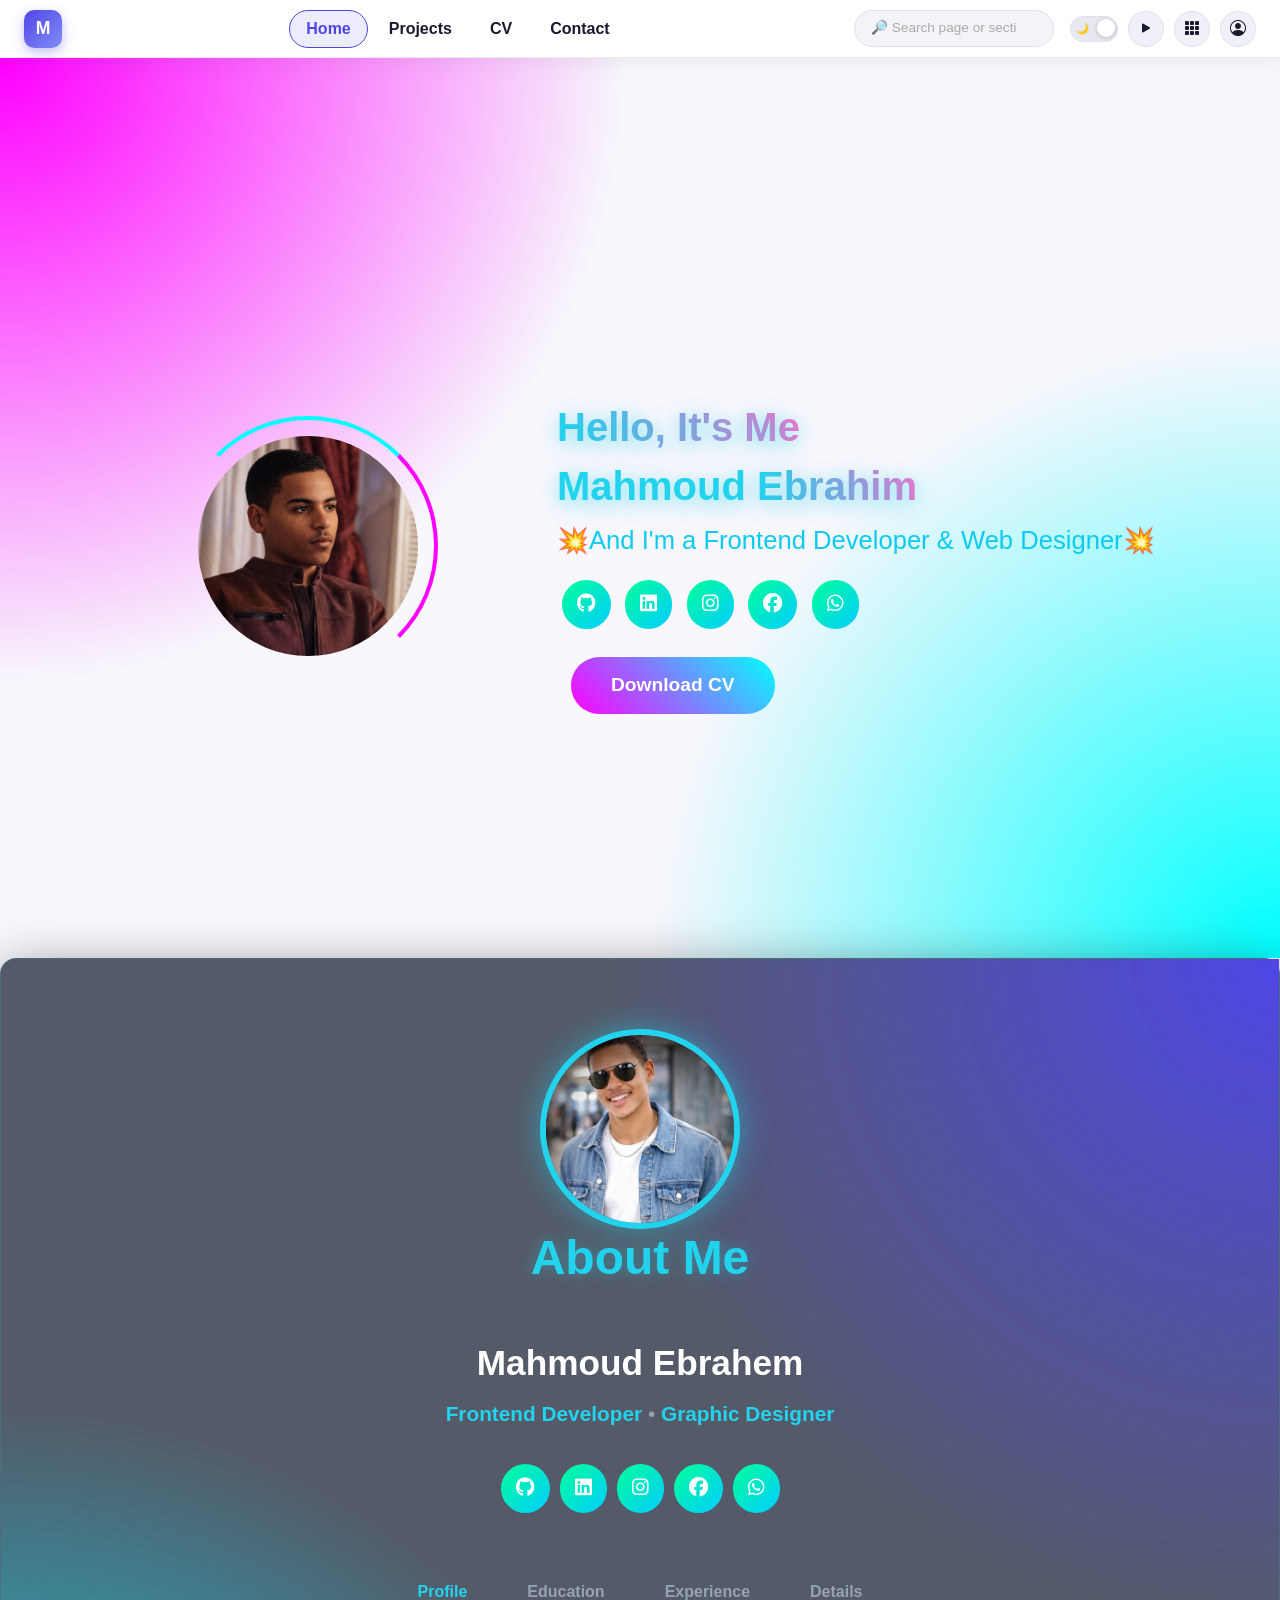
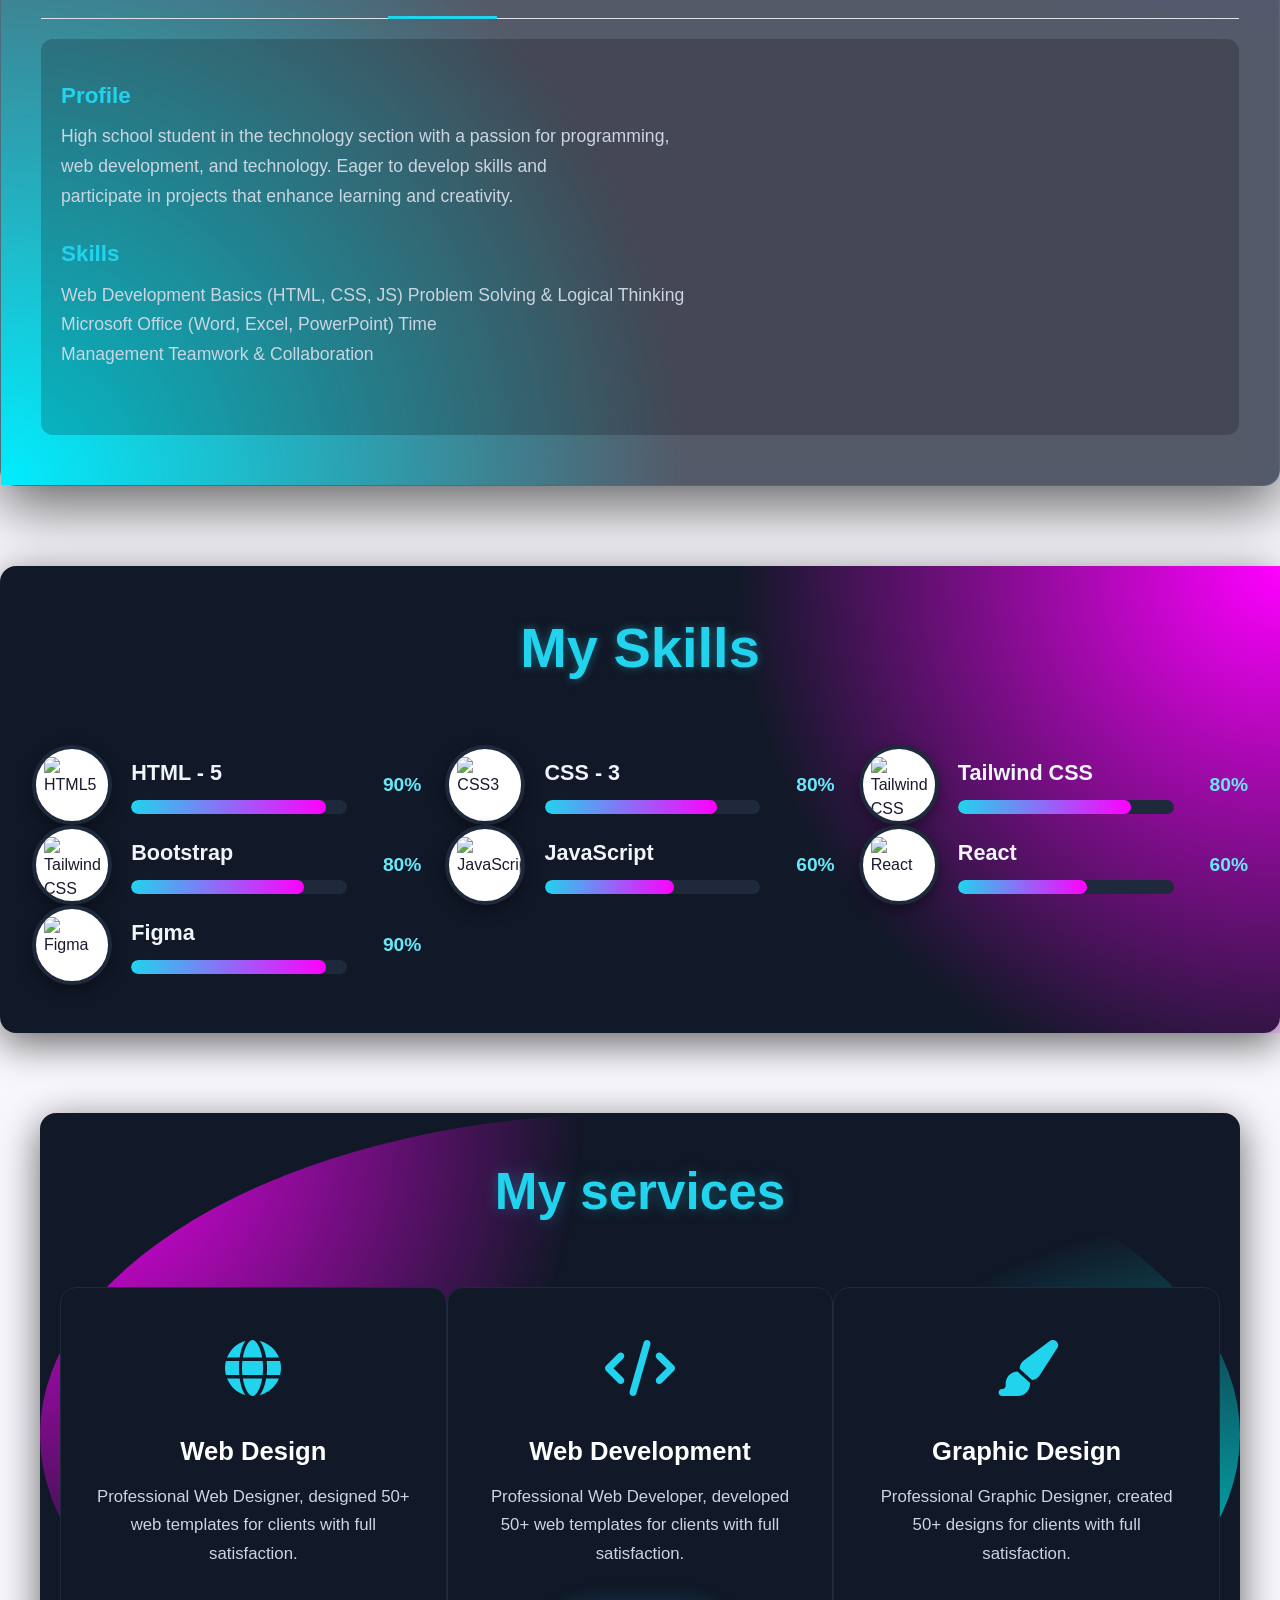
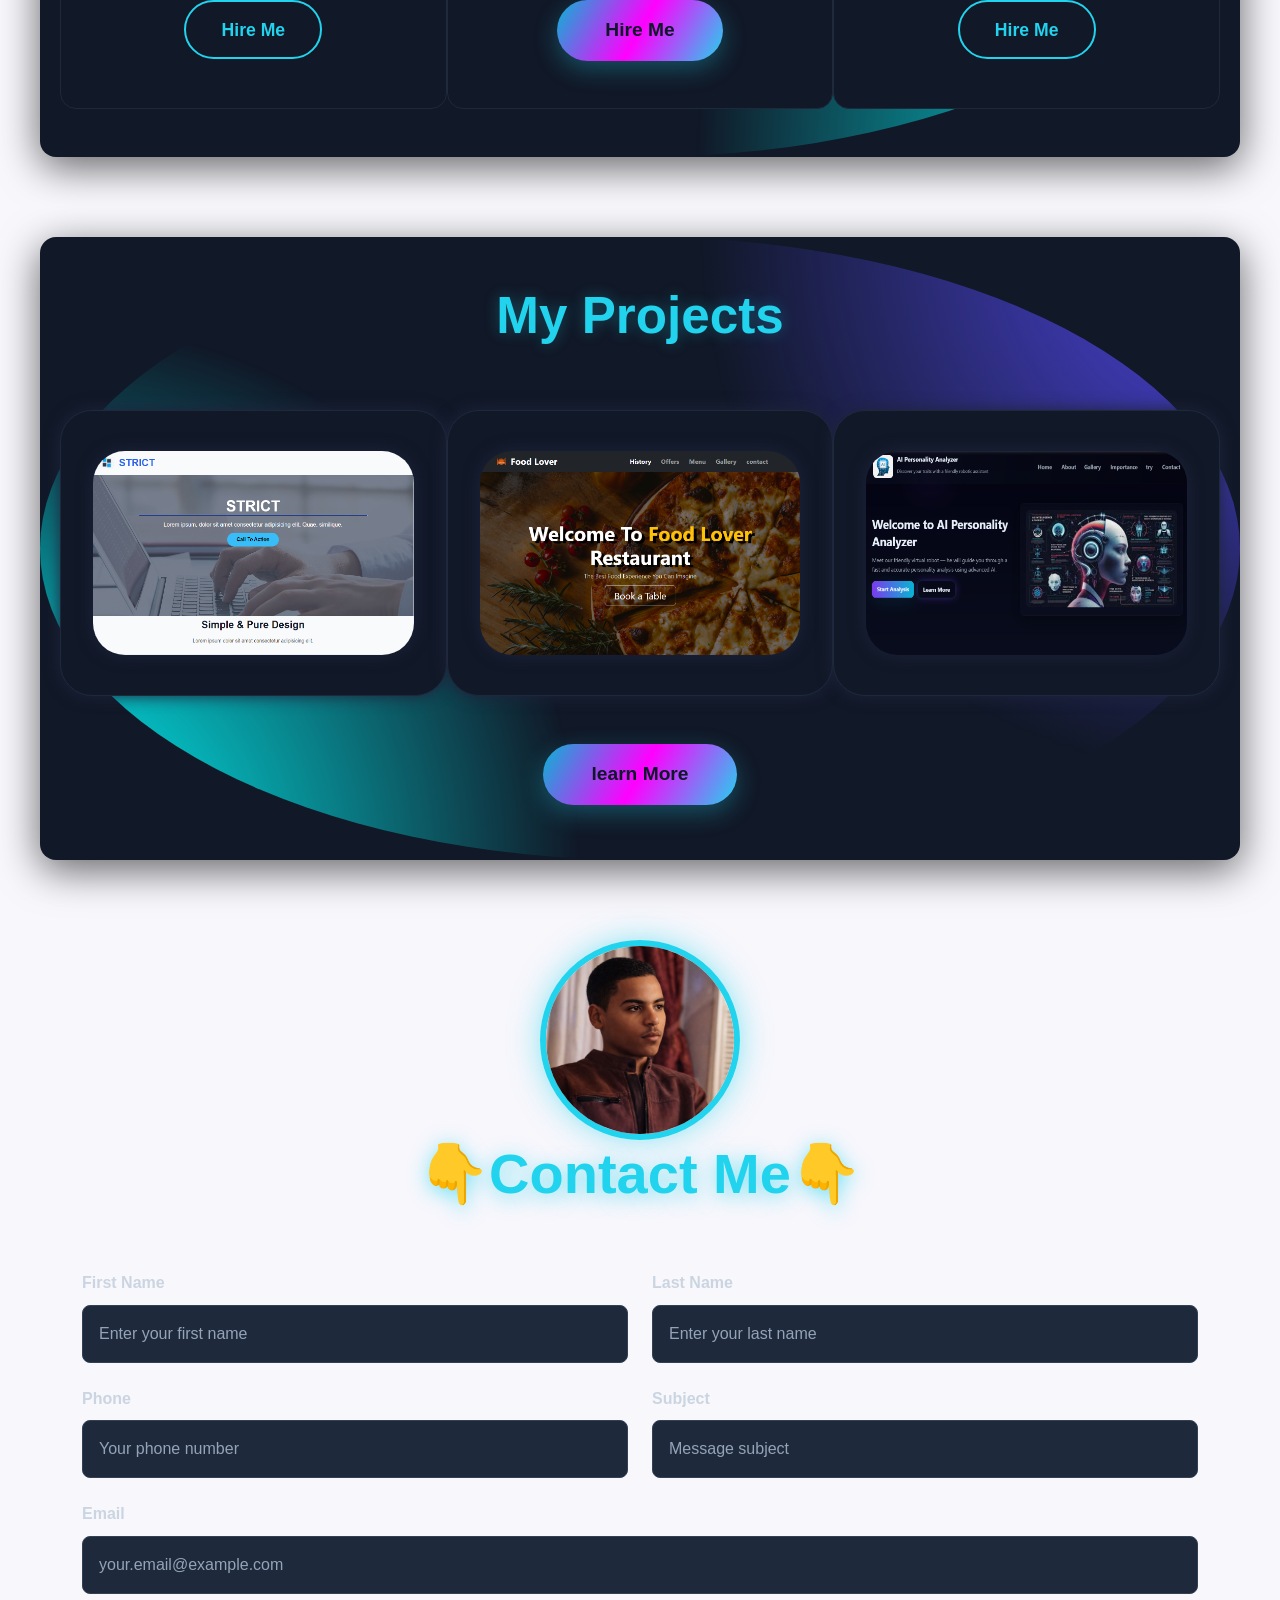
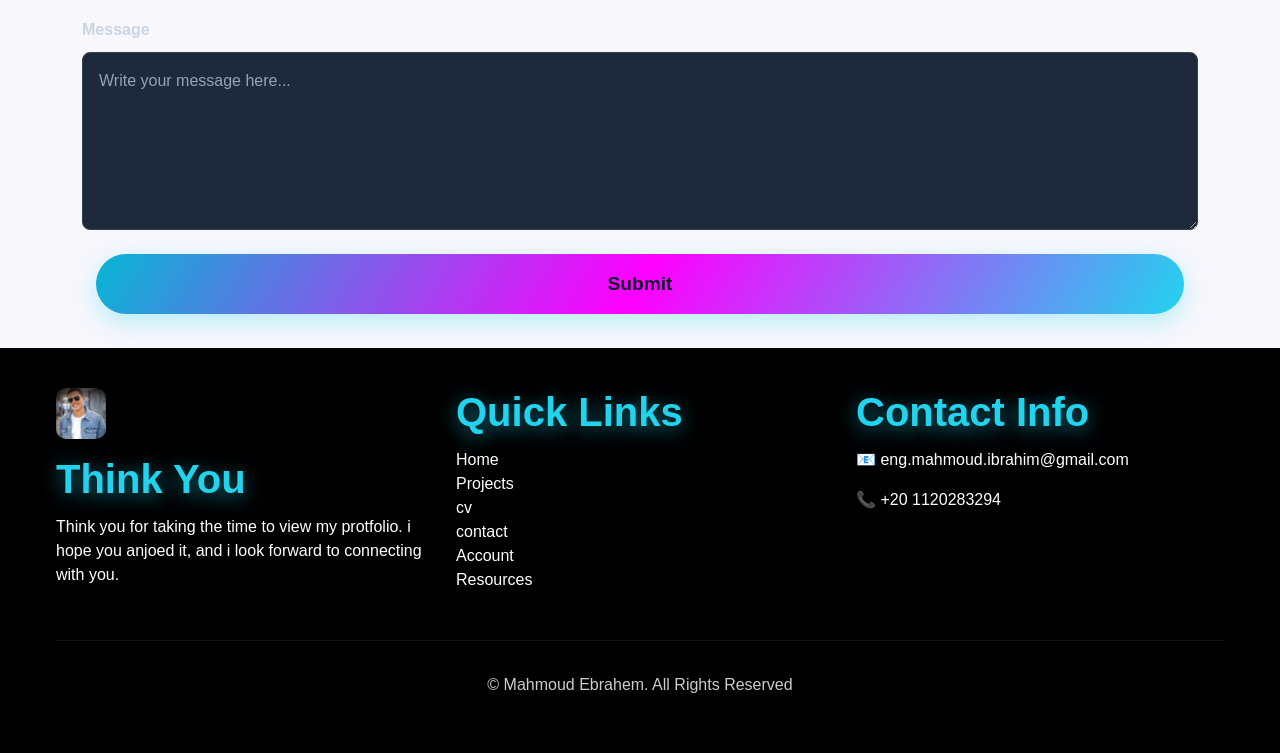
==== commit 8c734d55: "Add files via upload" ====
--- a/index.html
+++ b/index.html
@@ -17,6 +17,8 @@
   <link href="https://cdn.jsdelivr.net/npm/bootstrap-icons@1.11.3/font/bootstrap-icons.css" rel="stylesheet">
   <link rel="stylesheet" href="https://cdnjs.cloudflare.com/ajax/libs/font-awesome/6.5.0/css/all.min.css" />
 </head>
+
+
 <body onload="animateBars()">
   <!--NAVBAR -->
   <nav class="main-navbar">
@@ -63,6 +65,9 @@
             <span class="dark-toggle-icon sun">☀️</span>
             <span class="dark-toggle-icon moon">🌙</span>
           </div>
+          <a href="portfolio-video.html" class="icon-btn" title="Account">
+            <i class="bi bi-play-fill"></i>
+          </a>
           <a href="Resources.html" class="icon-btn" title="Resources">
             <i class="bi bi-grid-3x3-gap-fill"></i>
           </a>
@@ -119,7 +124,9 @@
       </a>
 
       <div class="oc-divider"></div>
-
+      <a href="portfolio-video.html" class="icon-btn" title="Account">
+        <i class="bi bi-play-fill"></i>
+      </a>
       <a href="Resources.html" class="oc-nav-link">
         <i class="bi bi-grid-3x3-gap-fill"></i> Resources
       </a>
@@ -313,6 +320,18 @@
       </div>
 
       <div class="skill col-12 col-ms-12 col-md-12 col-lg-4 col-xl-4 col-xxl-4 fade-up">
+        <div class="icon-wrapper"><img src="https://upload.wikimedia.org/wikipedia/commons/d/d5/Bootstrap5_CSS_Logo.svg"
+            alt="Tailwind CSS"></div>
+        <div class="skill-content">
+          <div class="skill-name">Bootstrap</div>
+          <div class="progress-container">
+            <div class="progress-bar" data-width="80"></div>
+          </div>
+        </div>
+        <span class="percentage">80%</span>
+      </div>
+
+      <div class="skill col-12 col-ms-12 col-md-12 col-lg-4 col-xl-4 col-xxl-4 fade-up">
         <div class="icon-wrapper"><img
             src="https://upload.wikimedia.org/wikipedia/commons/9/99/Unofficial_JavaScript_logo_2.svg" alt="JavaScript">
         </div>
@@ -383,7 +402,7 @@
   </section>
 
   <!-- Projects -->
-  <section class="services-section fade-up Projects"  id="services">
+  <section class="services-section fade-up Projects" id="services">
     <h1 class="title fade-up">My Projects </h1>
     <div class="row fade-up">
       <!-- Website_STRICT -->
@@ -483,9 +502,39 @@
   </section>
 
   <!-- footer -->
-  <footer class="text-center p-1" style="background: rgba(2, 8, 23, 0.96);">
-    <p>&copy; Mahmoud Ebrahem. All Rights Reserved </p>
+  <footer class="footer">
+    <div class="footer-container">
+      <div class="footer-grid">
+        <div>
+          <img src="محمود 2.jpg" alt="Future Earth" class="footer-logo" />
+          <h1>Think You</h1>
+          <p>Think you for taking the time to view my protfolio.
+            i hope you anjoed it, and i look forward to connecting with you.
+          </p>
+        </div>
+        <div>
+          <h1>Quick Links</h1>
+          <ul class="footer-links">
+            <li><a href="index.html">Home</a></li>
+            <li><a href="Projects.html">Projects</a></li>
+            <li><a href="cv.html">cv</a></li>
+            <li><a href="contact.html">contact</a></li>
+            <li><a href="Account.html">Account</a></li>
+            <li><a href="Resources.html">Resources</a></li>
+          </ul>
+        </div>
+        <div>
+          <h1>Contact Info</h1>
+          <p>📧 eng.mahmoud.ibrahim@gmail.com</p>
+          <p>📞 +20 1120283294</p>
+        </div>
+      </div>
+      <div class="footer-bottom">
+        <p>&copy; Mahmoud Ebrahem. All Rights Reserved </p>
+      </div>
+    </div>
   </footer>
+  <button class="back-to-top" id="backToTop">↑</button>
 
   <script src="bootstrap.bundle.min.js"></script>
   <script src="script.js"></script>
--- a/style.css
+++ b/style.css
@@ -22,6 +22,10 @@
     --offcanvas-bg: #ffffff;
     --offcanvas-text: #1a1a2e;
     --body-bg: #f7f7fc;
+    --cyan: #00d4ff;
+    --purple: #050327;
+
+
 }
 
 [data-theme="dark"] {
@@ -1768,4 +1772,94 @@
         margin-right: 0;
         margin-bottom: 20px;
     }
+}
+
+
+
+.footer {
+    background: #000;
+    color: #fff;
+    padding: 40px 0;
+}
+
+.footer-container {
+    max-width: 1200px;
+    margin: 0 auto;
+    padding: 0 1rem;
+}
+
+.footer-grid {
+    display: grid;
+    grid-template-columns: repeat(auto-fit, minmax(250px, 1fr));
+    gap: 2rem;
+}
+
+.footer-logo {
+    width: 50px;
+    border-radius: 10px;
+    margin-bottom: 1rem;
+}
+
+.footer-links {
+    list-style: none;
+    padding: 0;
+}
+
+.footer-links a,
+a {
+    color: var(--petroleum);
+    text-decoration: none;
+    transition: all 0.3s ease;
+}
+
+.footer-links a:hover,
+a:hover {
+    color: #00d4ff;
+}
+
+.footer-bottom {
+    grid-column: 1/-1;
+    text-align: center;
+    margin-top: 2rem;
+    padding-top: 2rem;
+    border-top: 1px solid rgba(255, 255, 255, 0.1);
+    opacity: 0.8;
+}
+
+#backToTop {
+    position: fixed;
+    bottom: 30px;
+    right: 30px;
+    width: 60px;
+    height: 60px;
+    border-radius: 50%;
+    background: var(--cyan);
+    color: #fff;
+    border: none;
+    cursor: pointer;
+    font-size: 20px;
+    opacity: 0;
+    transition: all 0.3s ease;
+    z-index: 1001;
+}
+
+#backToTop.show {
+    opacity: 1;
+}
+
+#backToTop:hover {
+    transform: scale(1.1);
+}
+
+/* Animations */
+@keyframes fadeInUp {
+    from {
+        opacity: 0;
+        transform: translateY(40px);
+    }
+
+    to {
+        opacity: 1;
+        transform: translateY(0);
+    }
 }
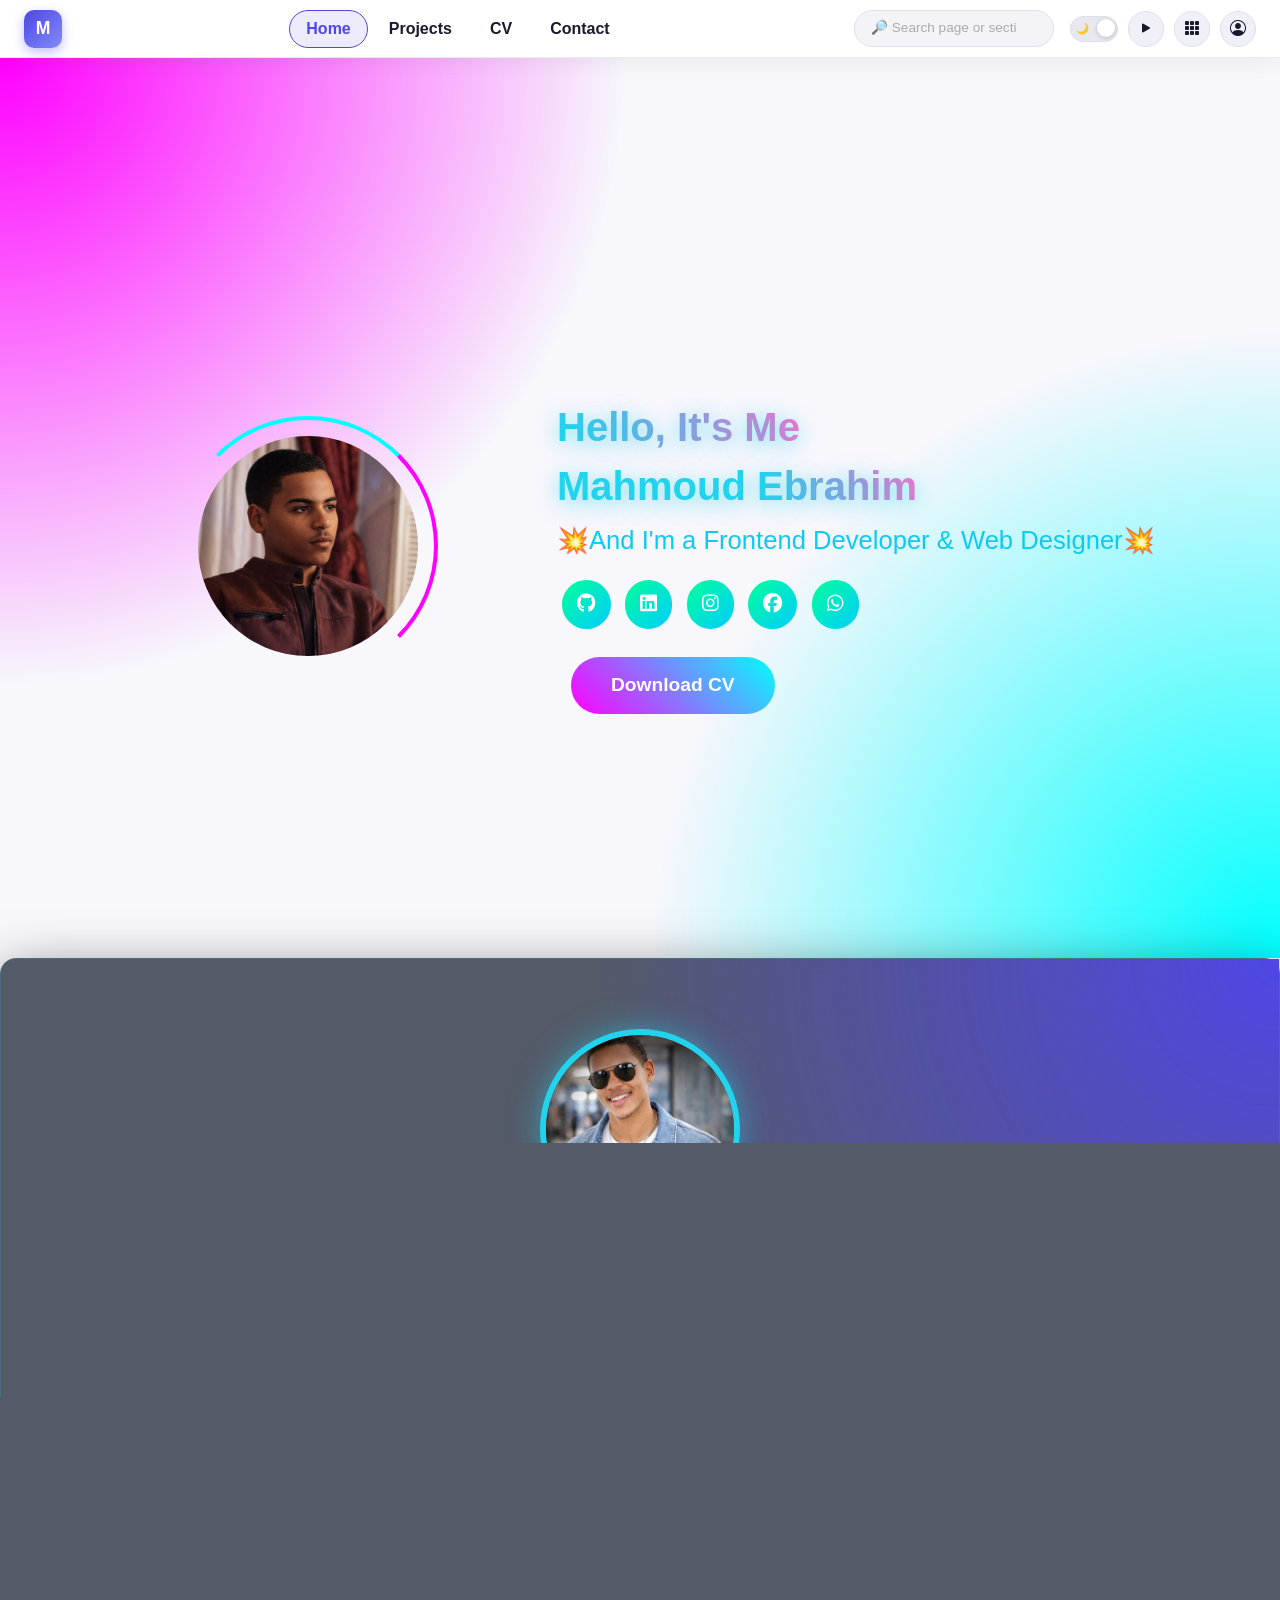
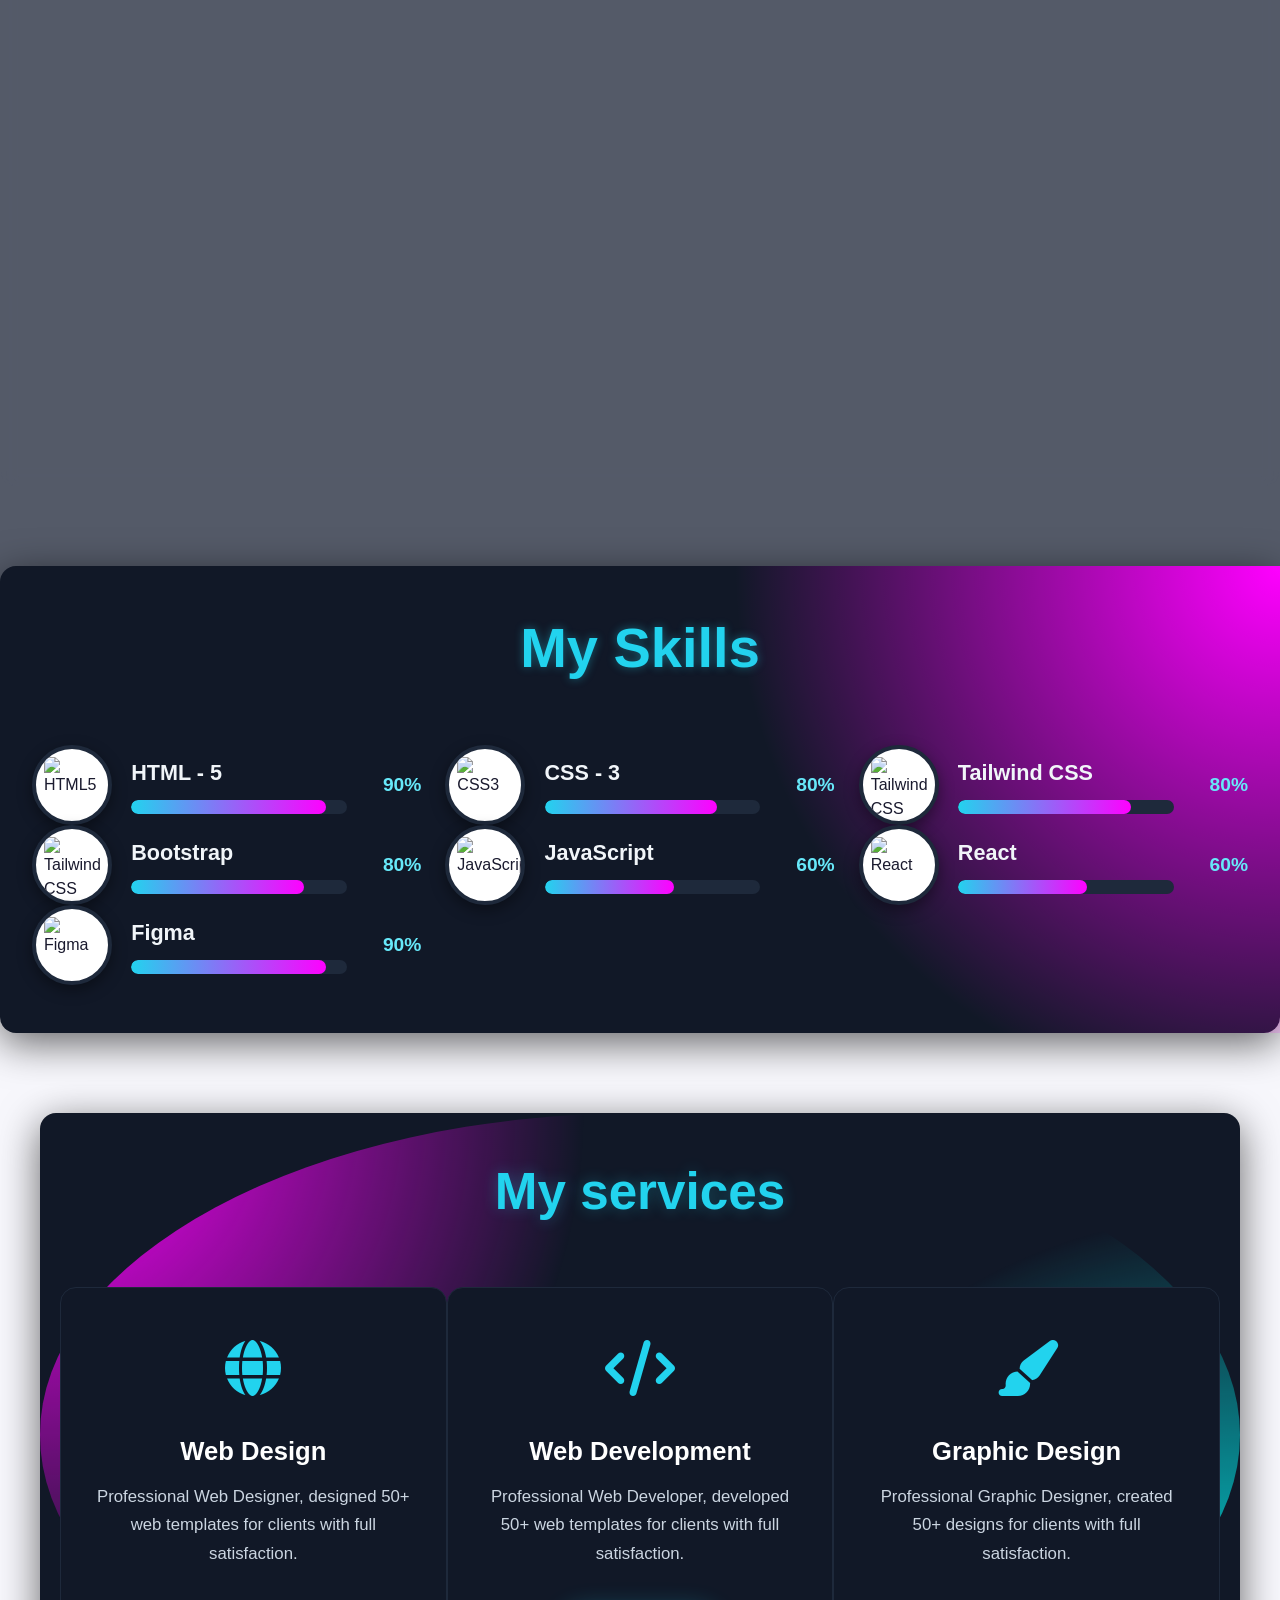
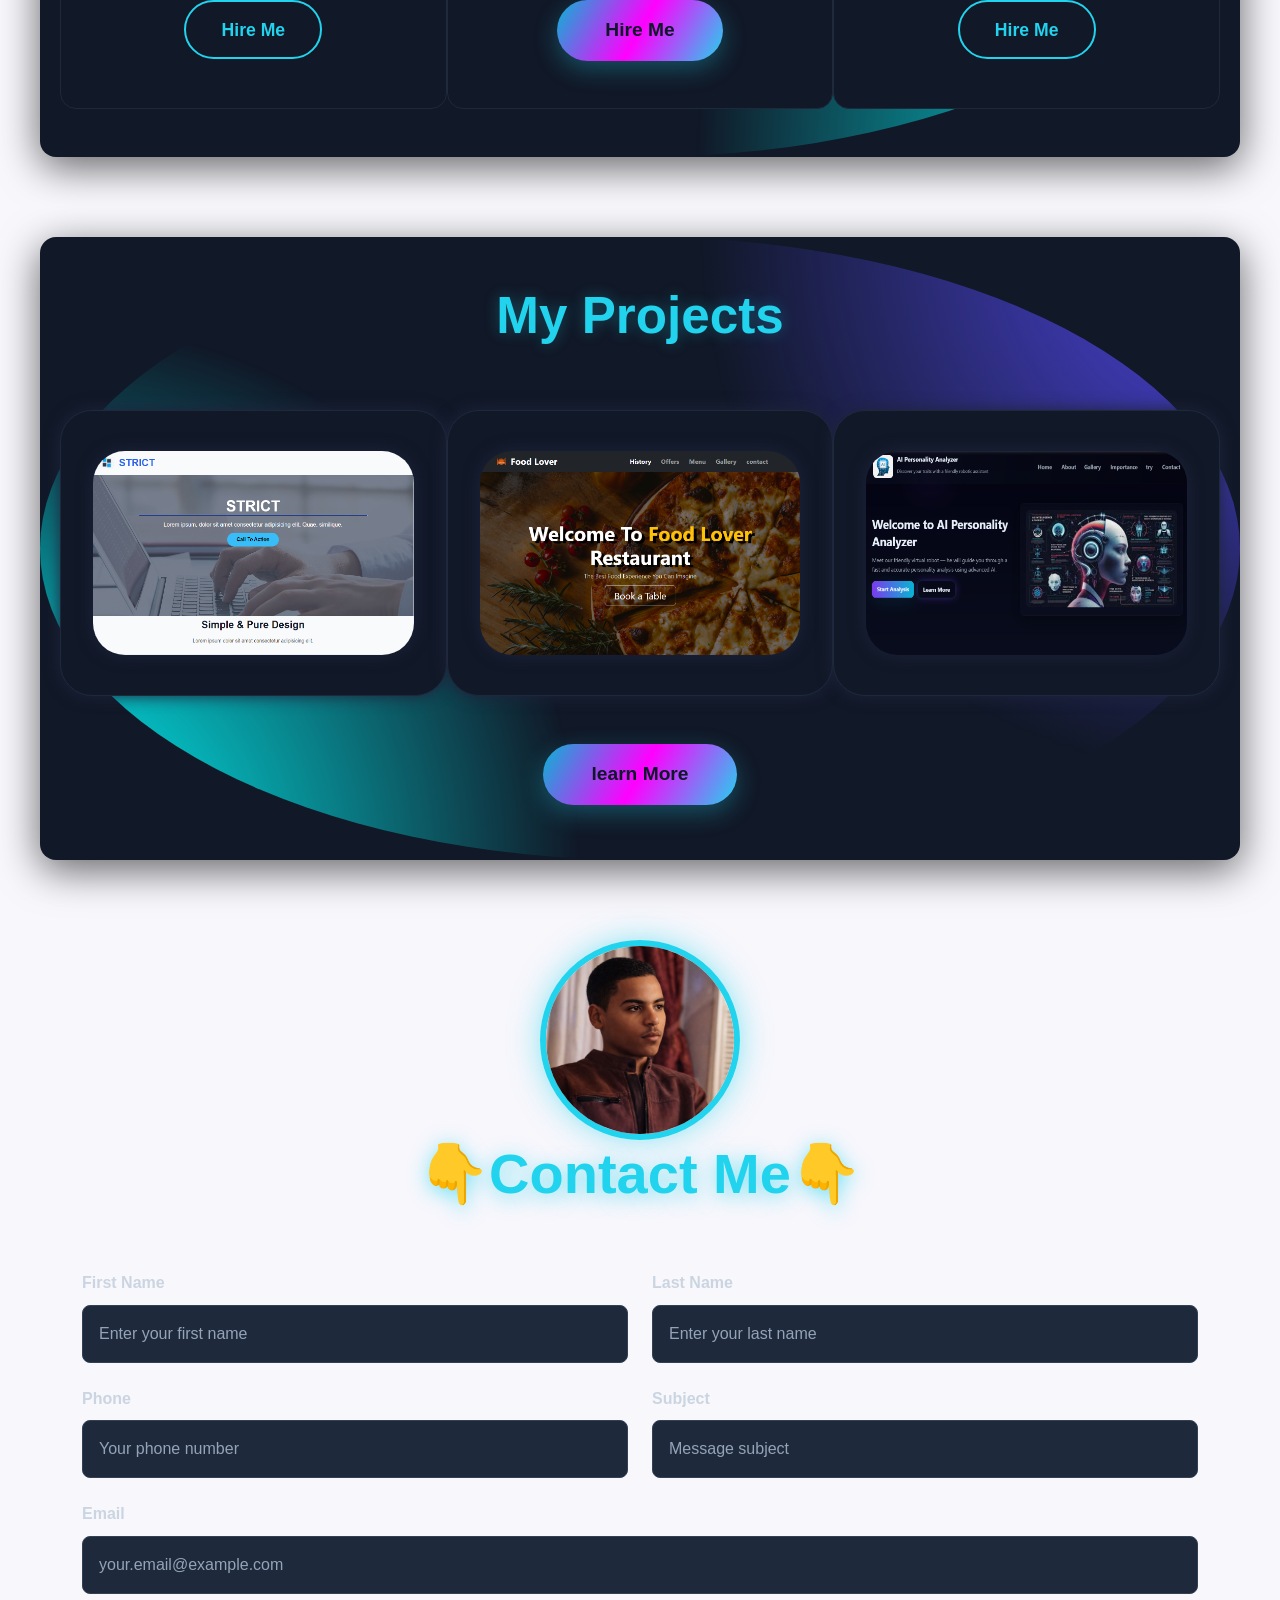
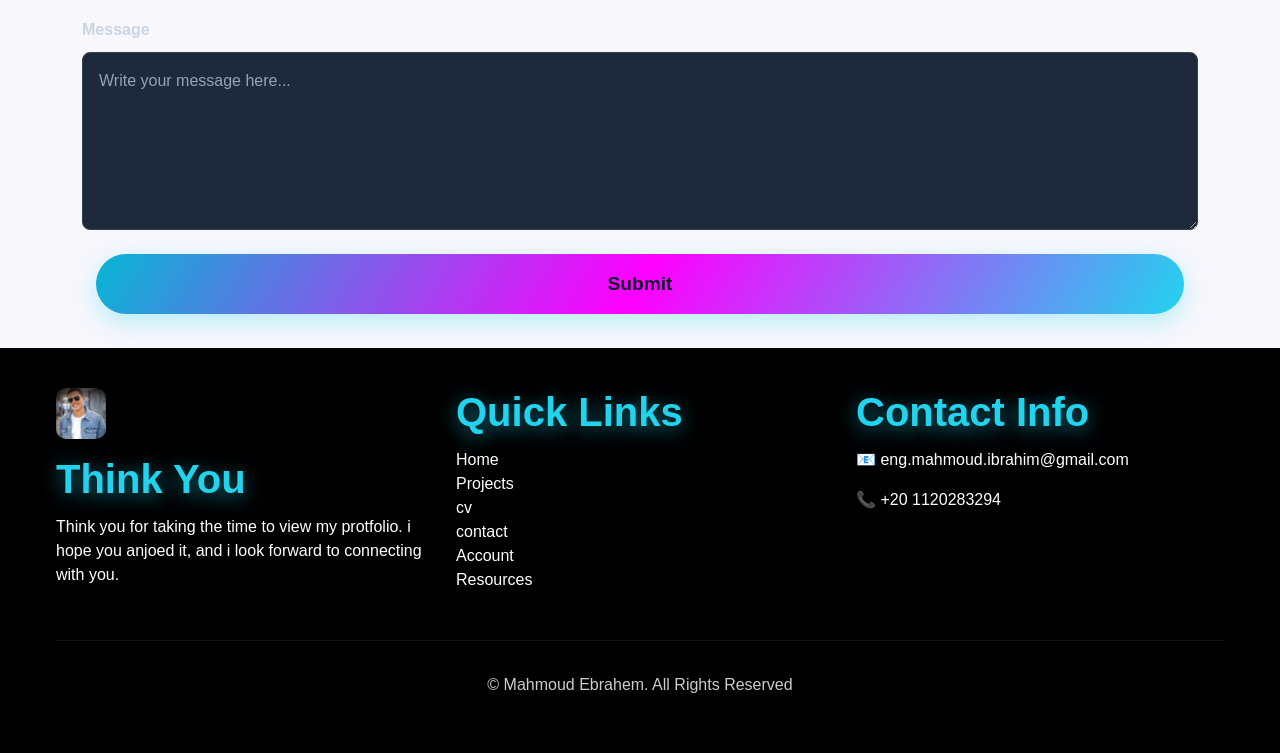
==== commit a0611b40: "Add files via upload" ====
--- a/index.html
+++ b/index.html
@@ -124,13 +124,14 @@
       </a>
 
       <div class="oc-divider"></div>
-      <a href="portfolio-video.html" class="icon-btn" title="Account">
-        <i class="bi bi-play-fill"></i>
-      </a>
-      <a href="Resources.html" class="oc-nav-link">
+
+      <a href="Resources.html" class="oc-nav-link" title="Resources">
+        <i class="bi bi-grid-3x3-gap-fill"></i> video
+      </a>
+      <a href="Resources.html" class="oc-nav-link" title="Resources">
         <i class="bi bi-grid-3x3-gap-fill"></i> Resources
       </a>
-      <a href="Account.html" class="oc-nav-link">
+      <a href="Account.html" class="oc-nav-link" title="My Account">
         <i class="bi bi-person-circle"></i> My Account
       </a>
 
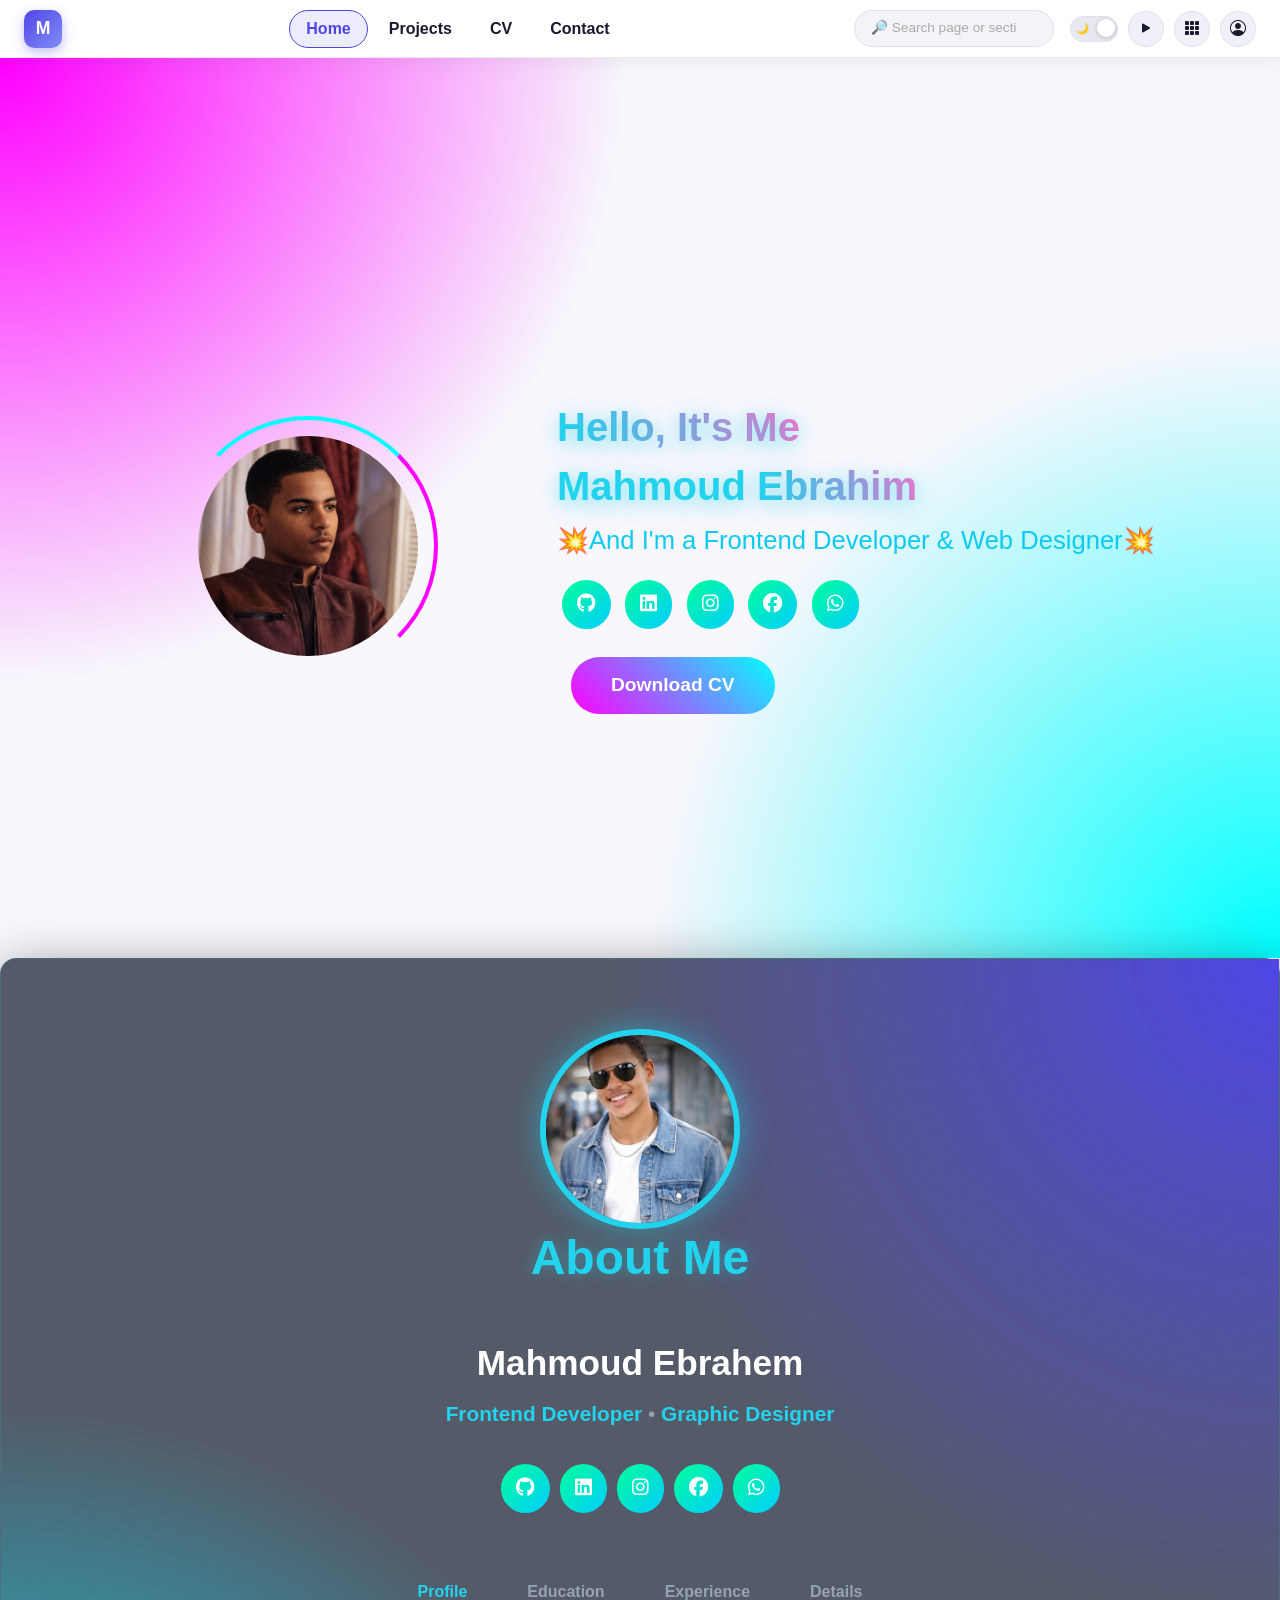
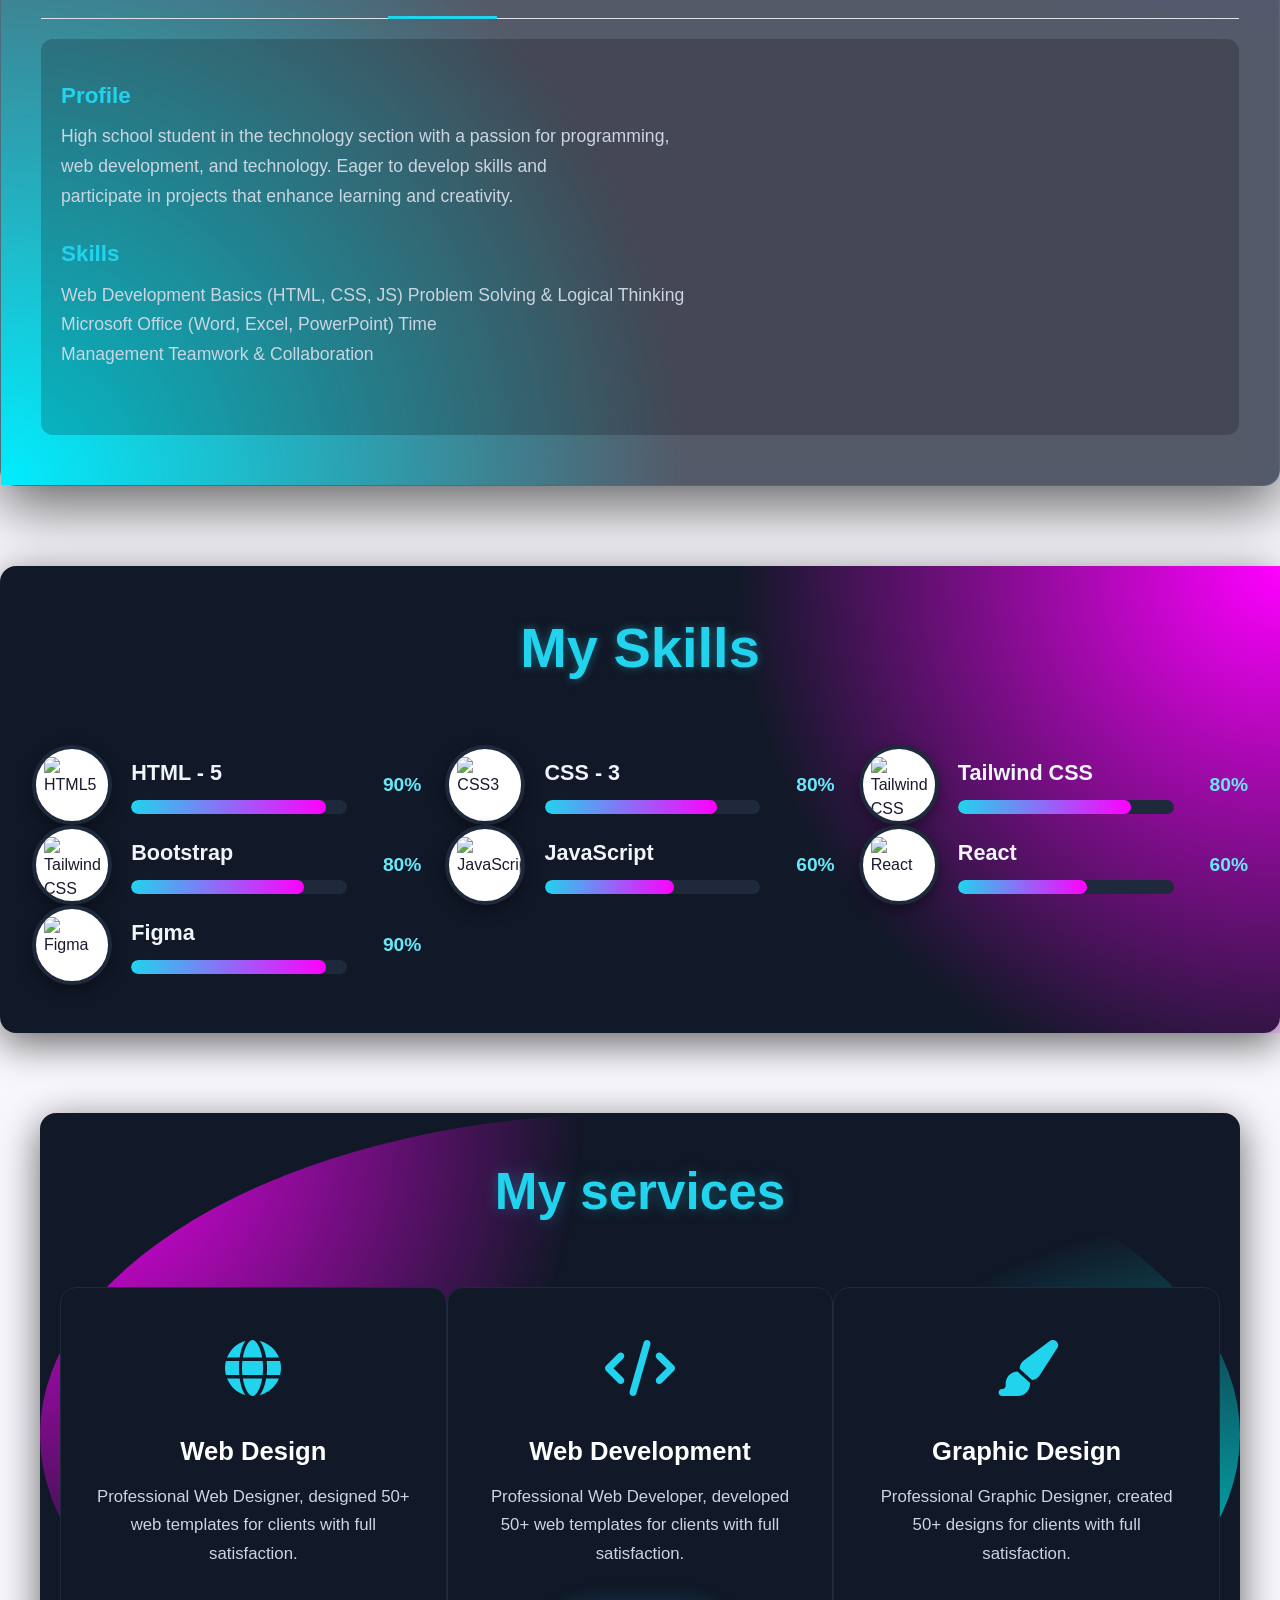
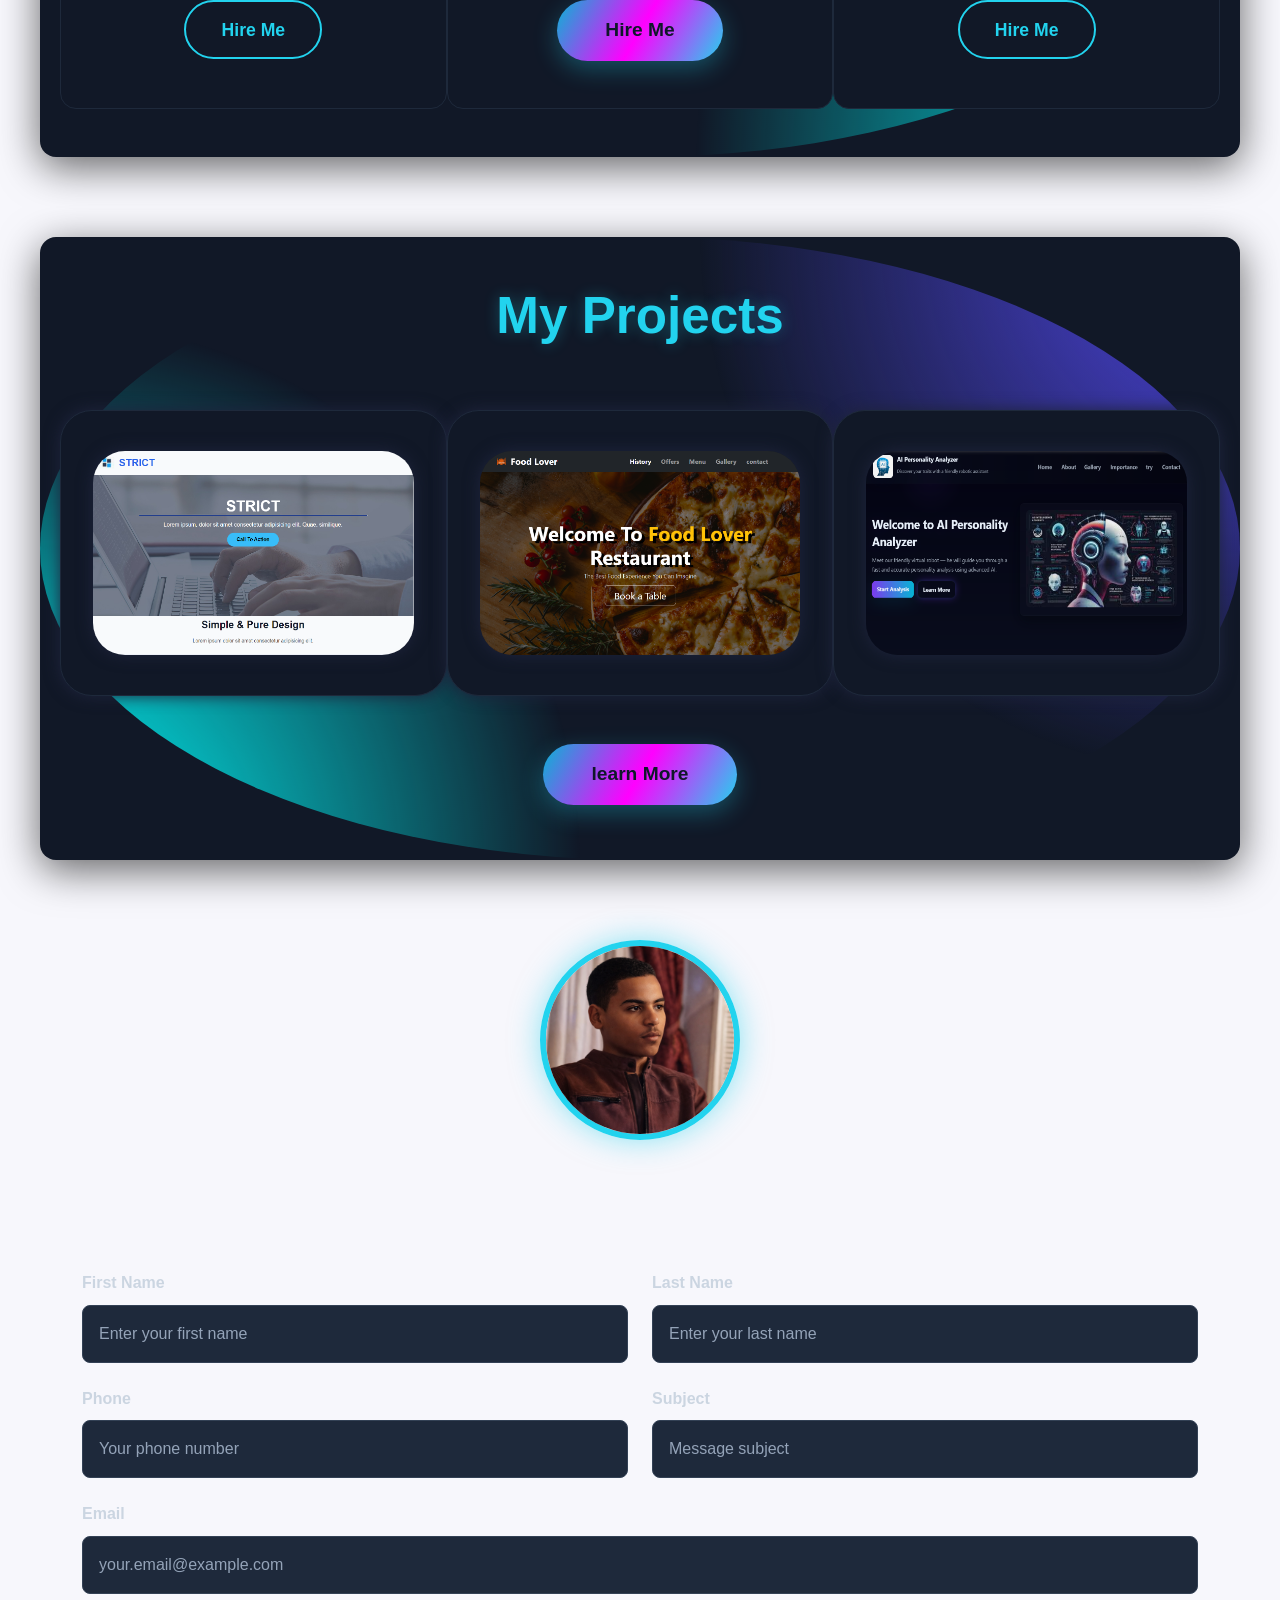
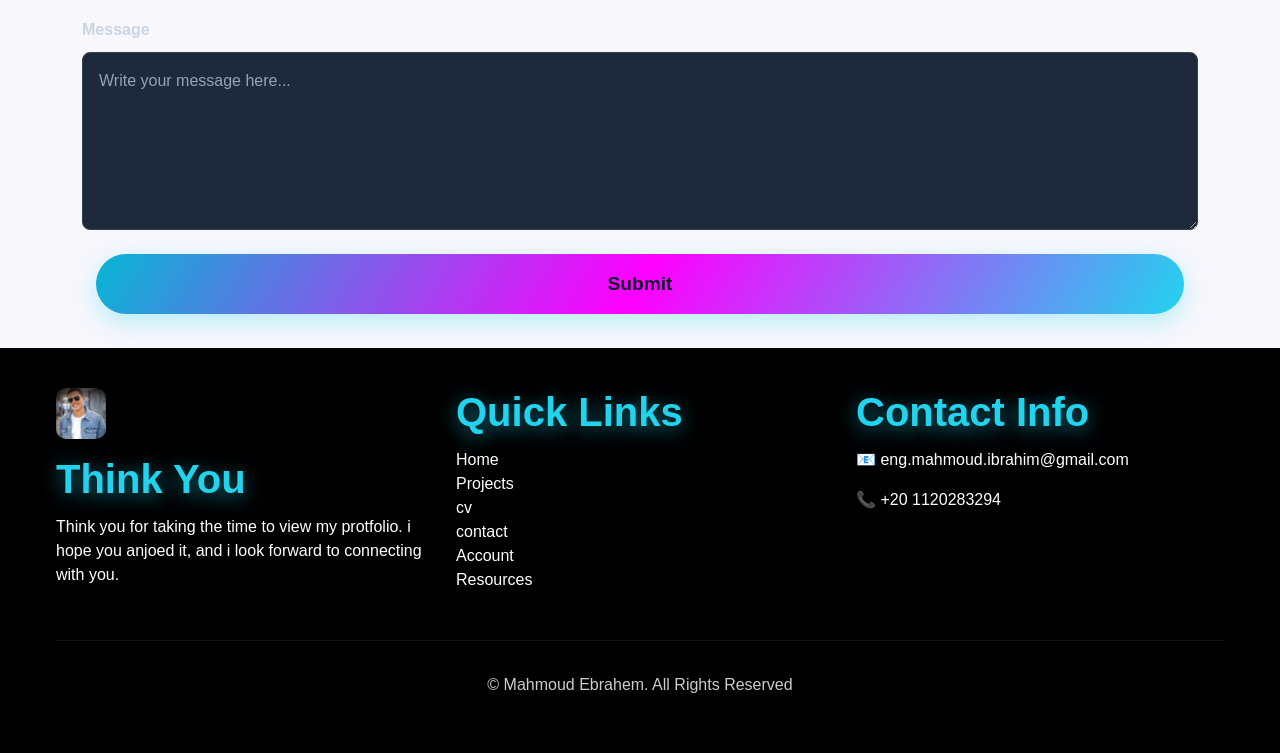
==== commit 19d5d924: "Add files via upload" ====
--- a/index.html
+++ b/index.html
@@ -126,7 +126,7 @@
       <div class="oc-divider"></div>
 
       <a href="Resources.html" class="oc-nav-link" title="Resources">
-        <i class="bi bi-grid-3x3-gap-fill"></i> video
+        <i class="bi bi-play-fill"></i> video
       </a>
       <a href="Resources.html" class="oc-nav-link" title="Resources">
         <i class="bi bi-grid-3x3-gap-fill"></i> Resources
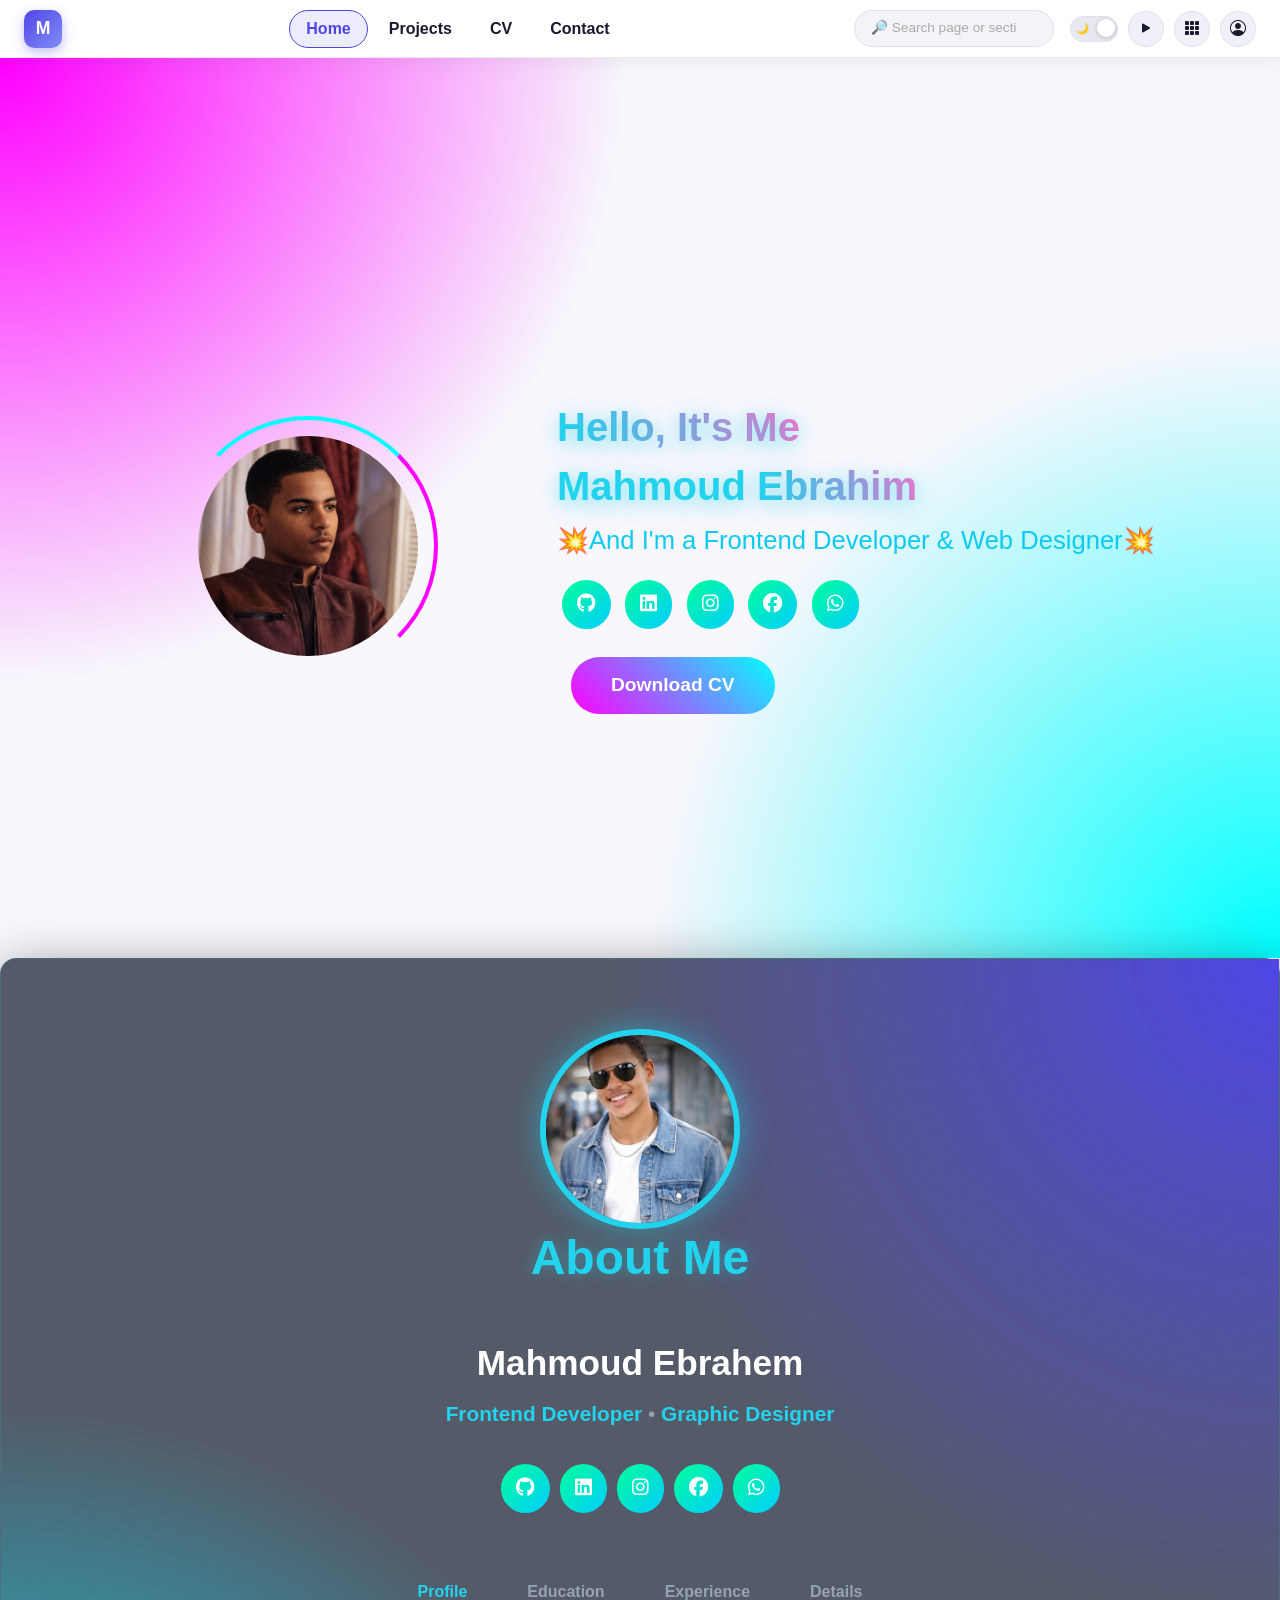
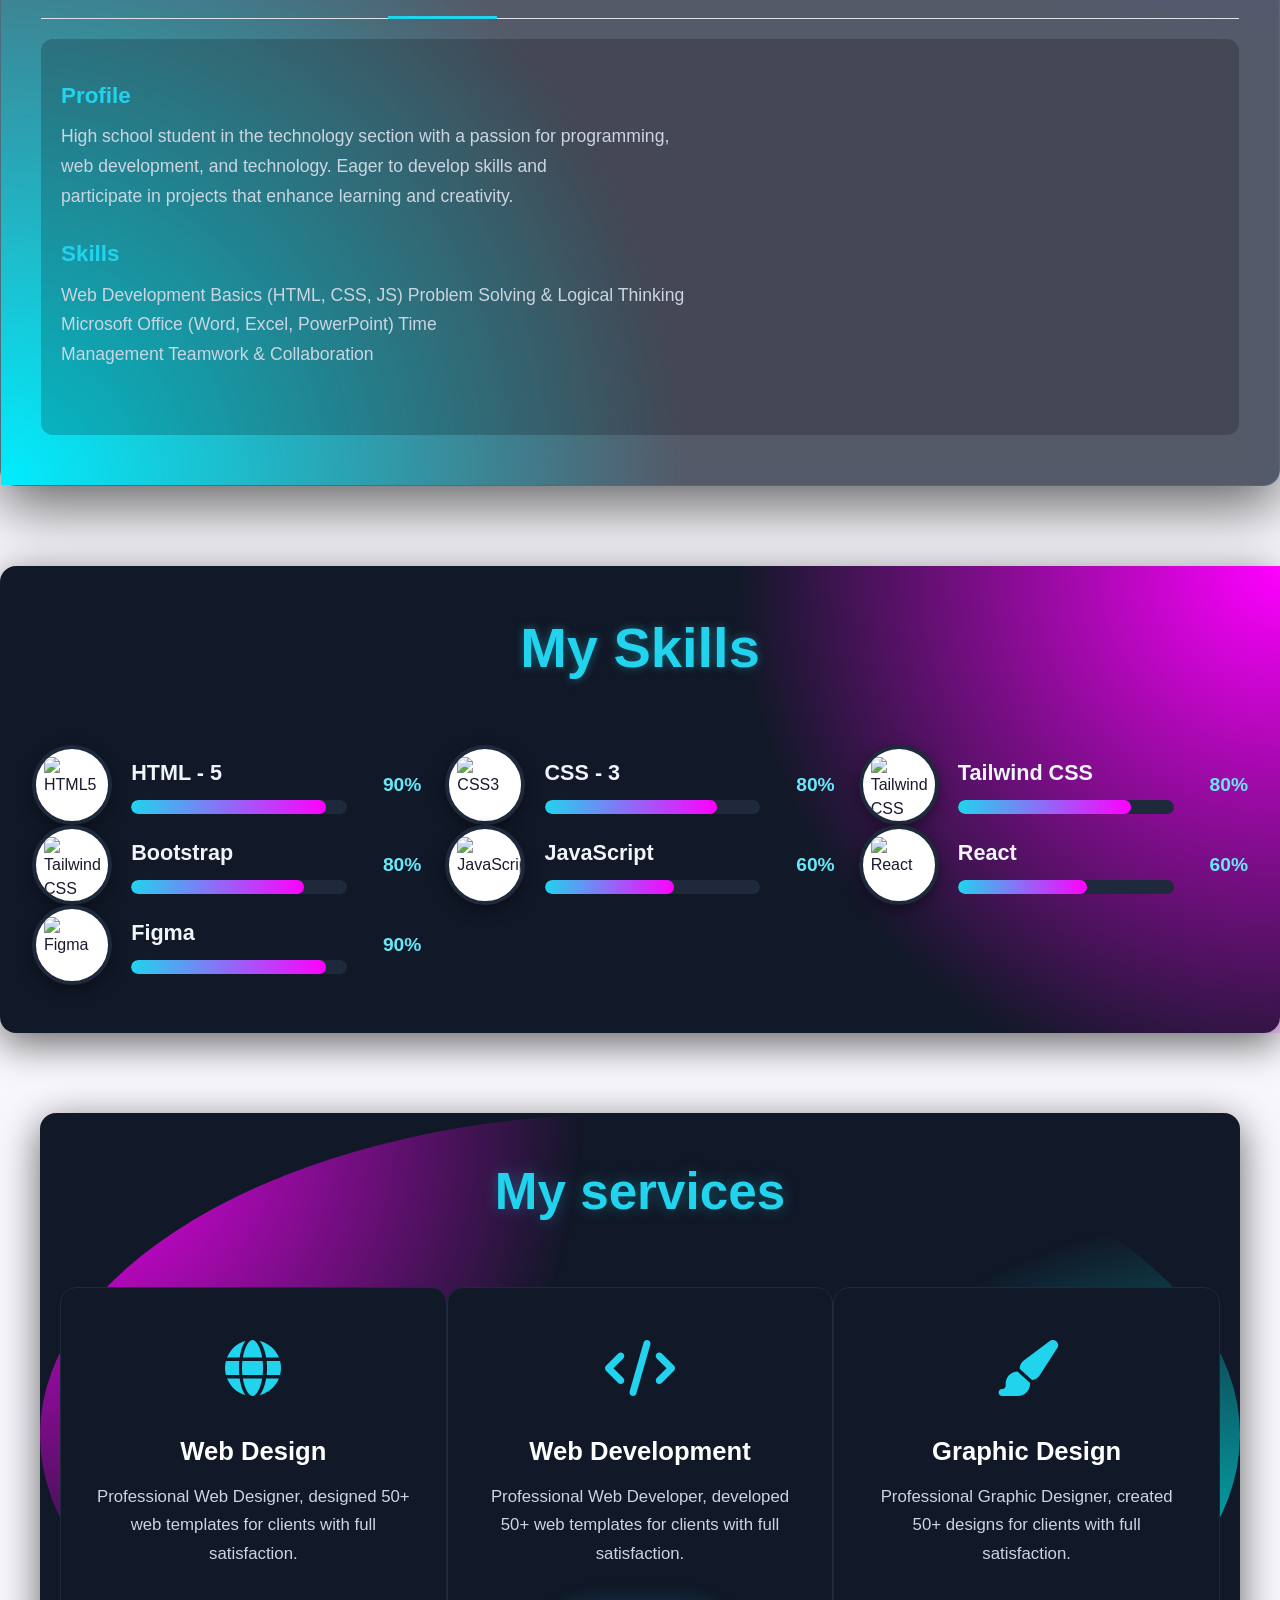
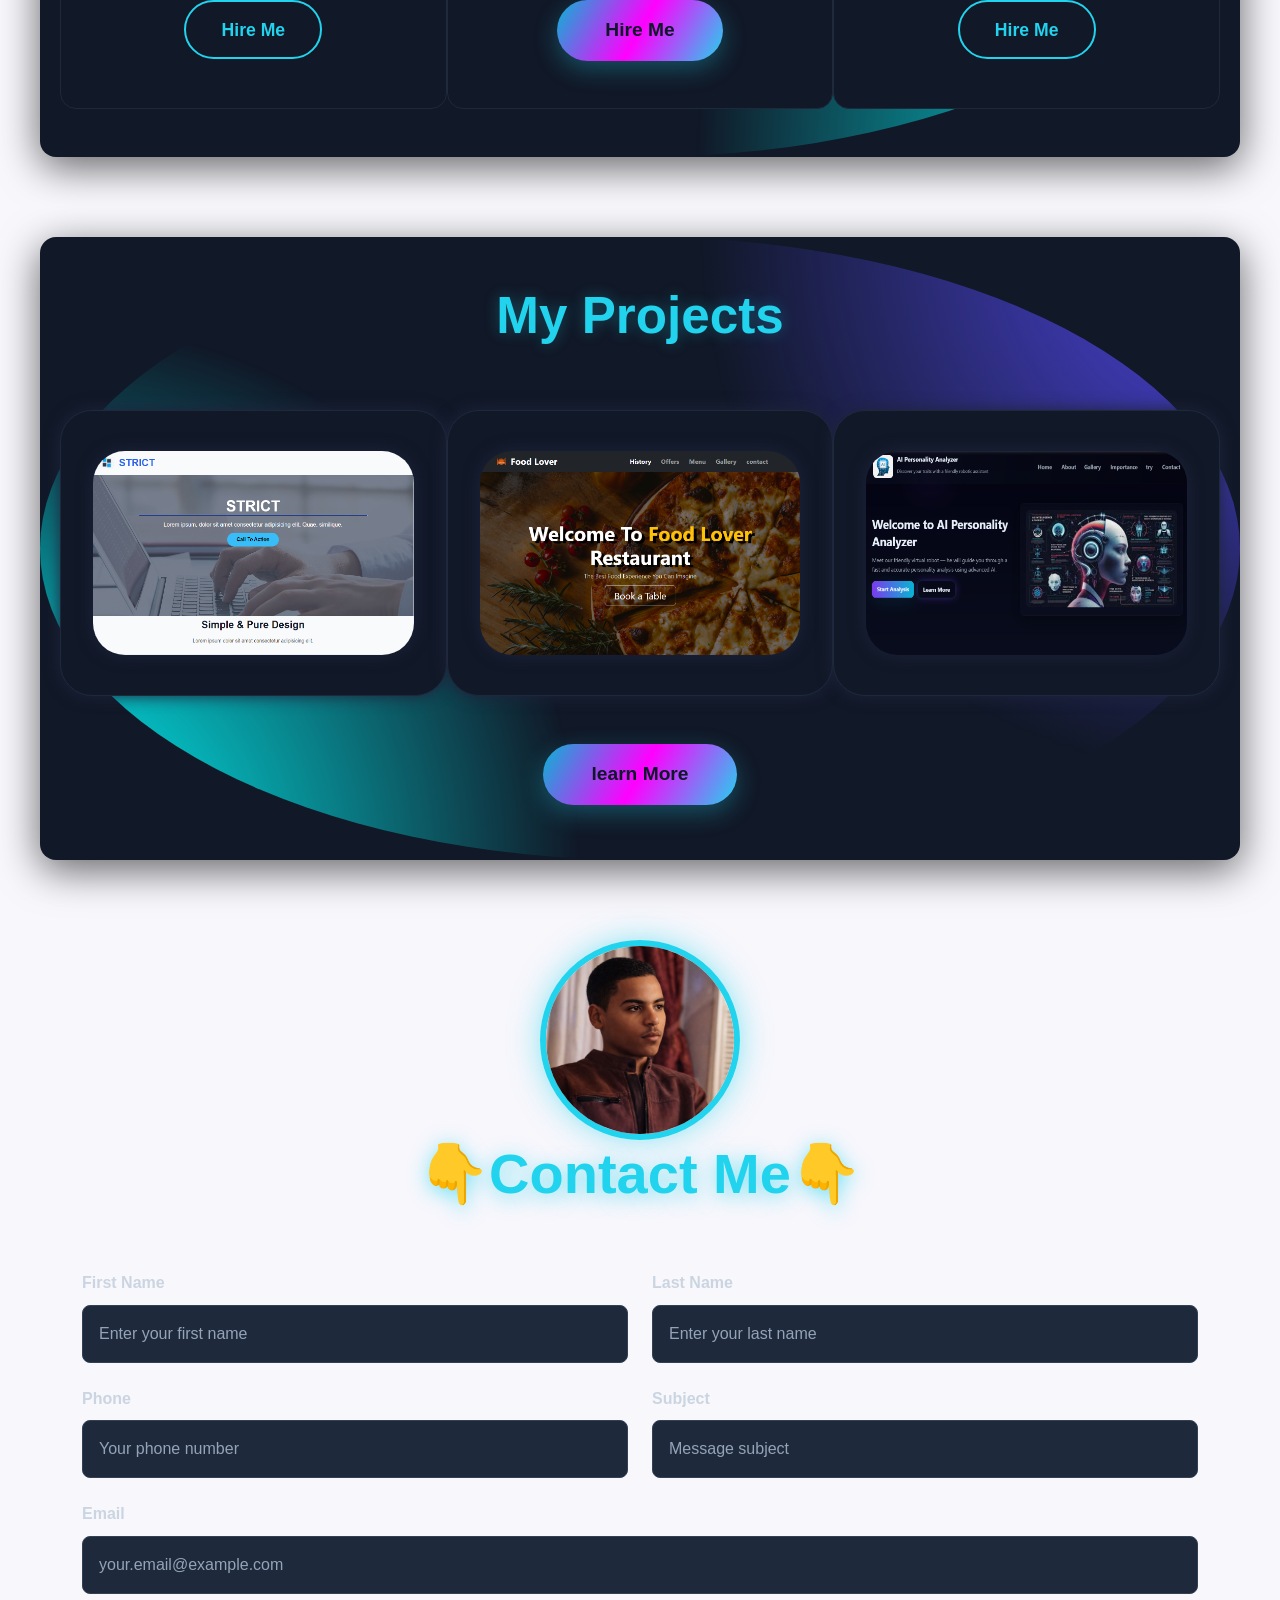
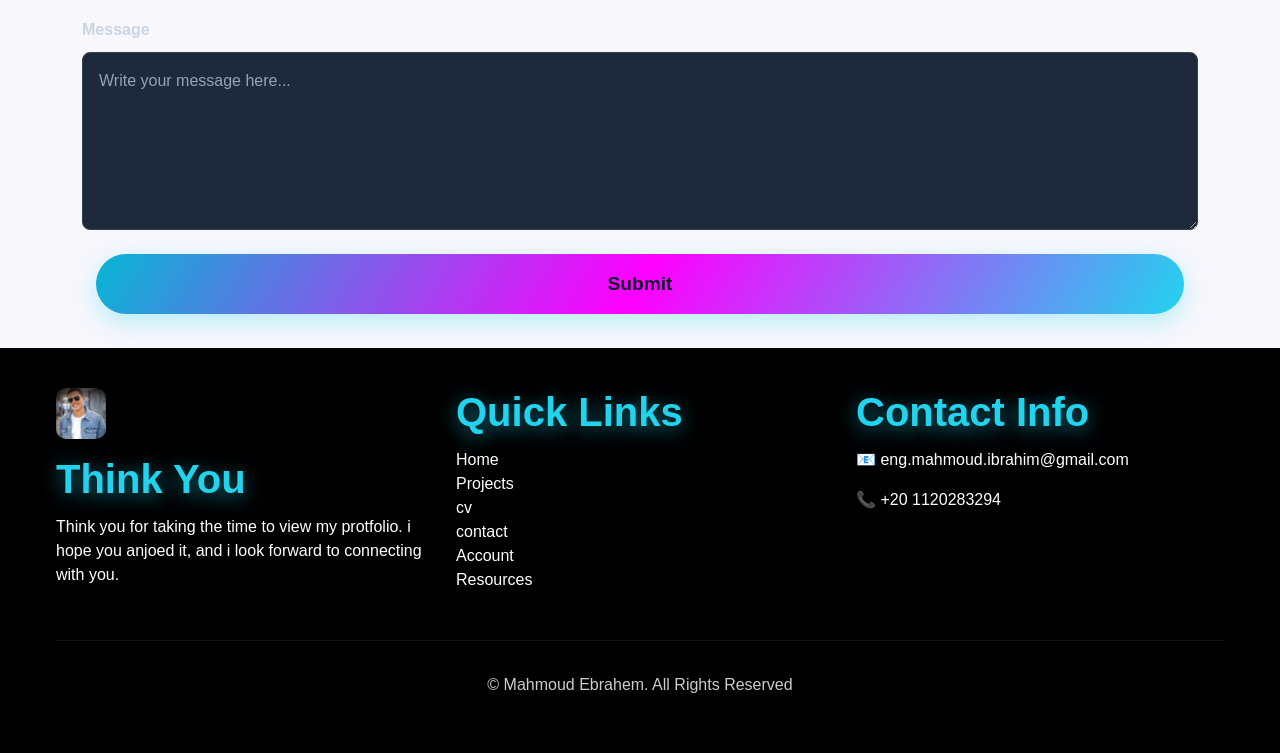
==== commit d74f0cb3: "Add files via upload" ====
--- a/index.html
+++ b/index.html
@@ -126,7 +126,7 @@
       <div class="oc-divider"></div>
 
       <a href="Resources.html" class="oc-nav-link" title="Resources">
-        <i class="bi bi-play-fill"></i> video
+        <i class="bi bi-play-circle-fill"></i>
       </a>
       <a href="Resources.html" class="oc-nav-link" title="Resources">
         <i class="bi bi-grid-3x3-gap-fill"></i> Resources
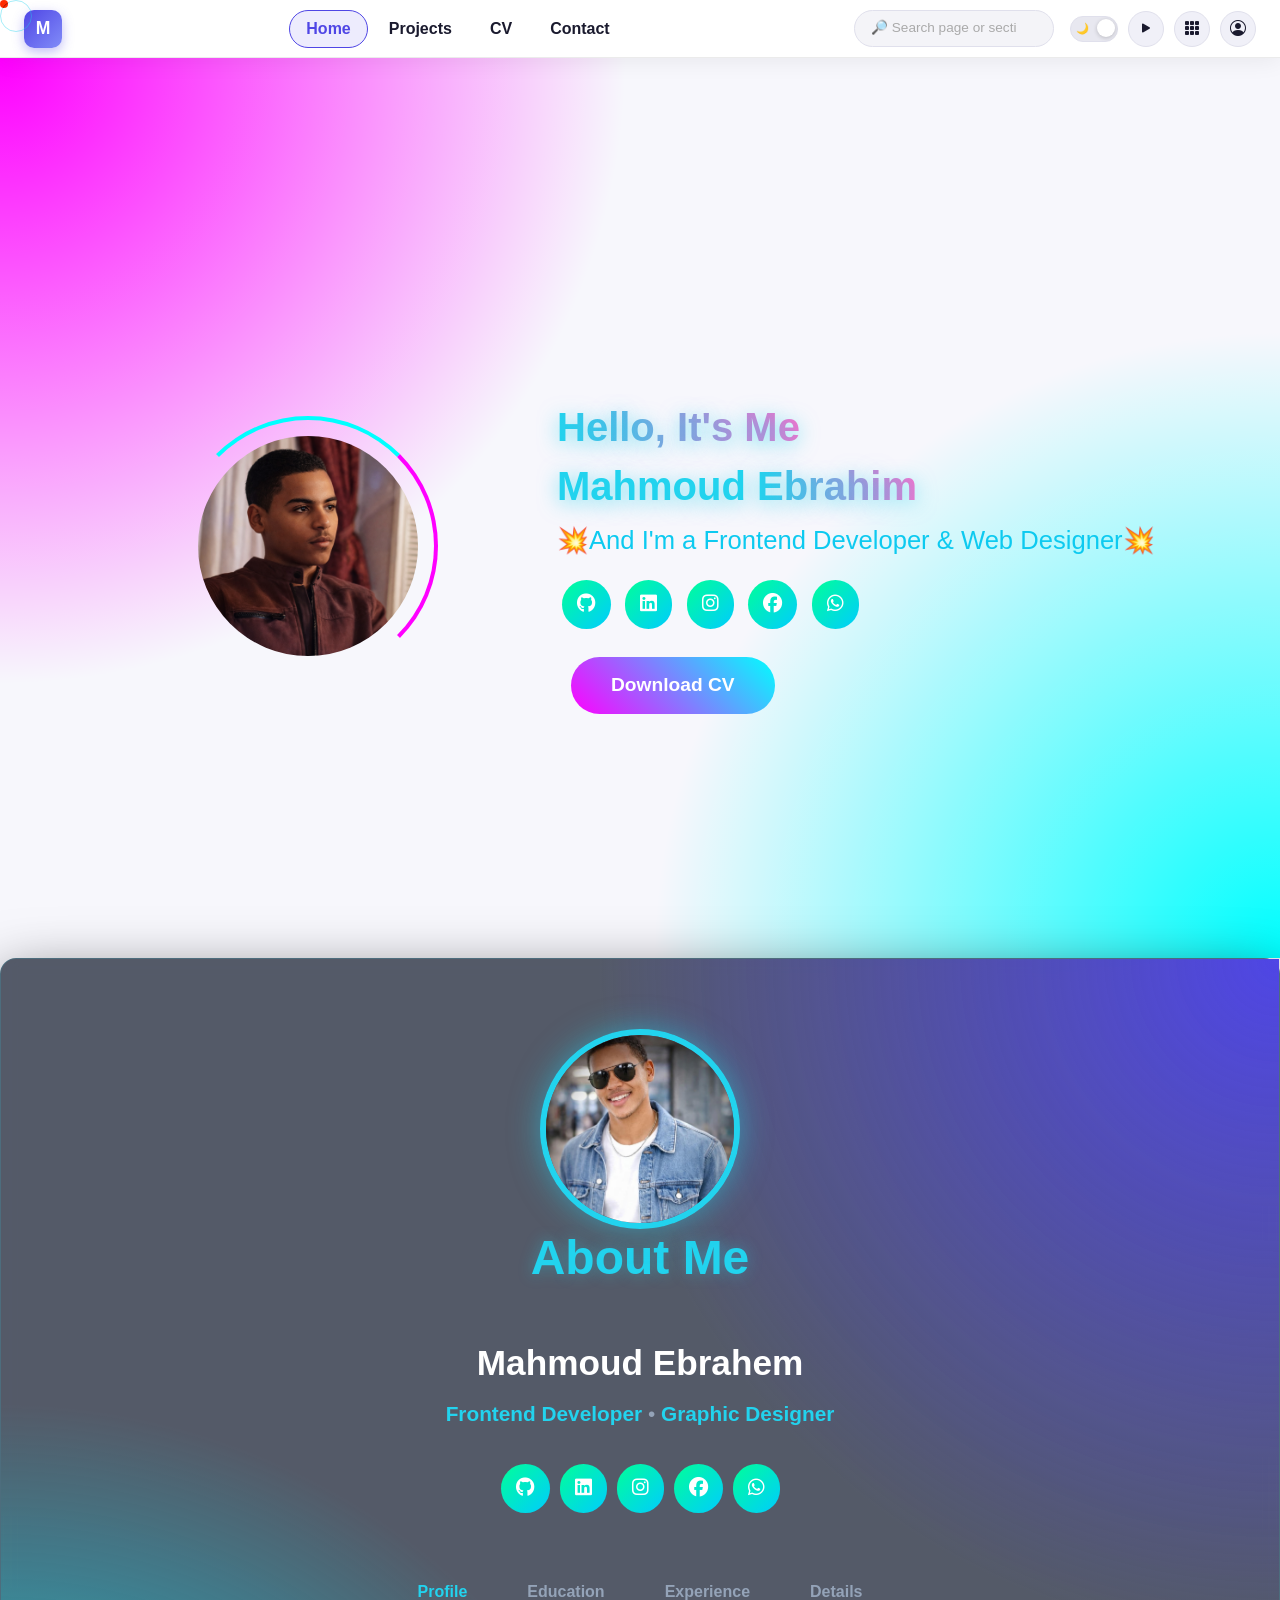
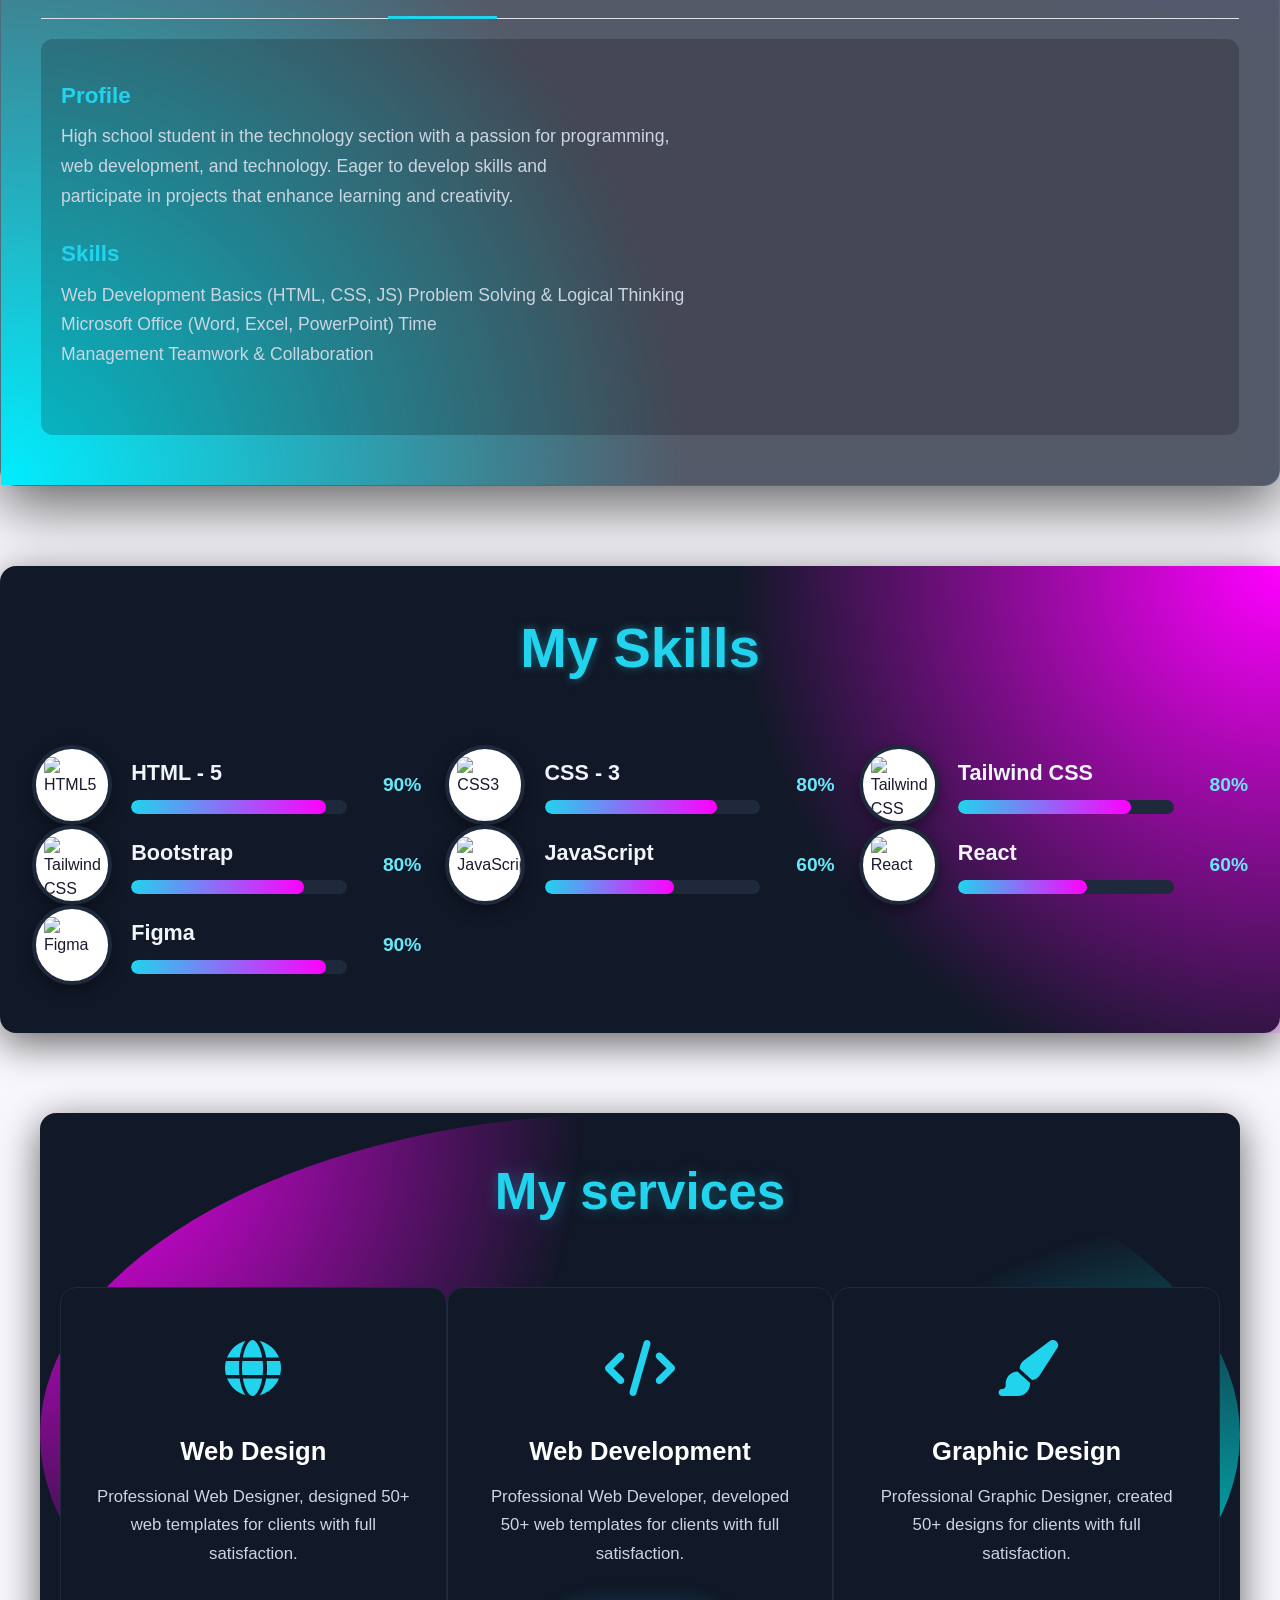
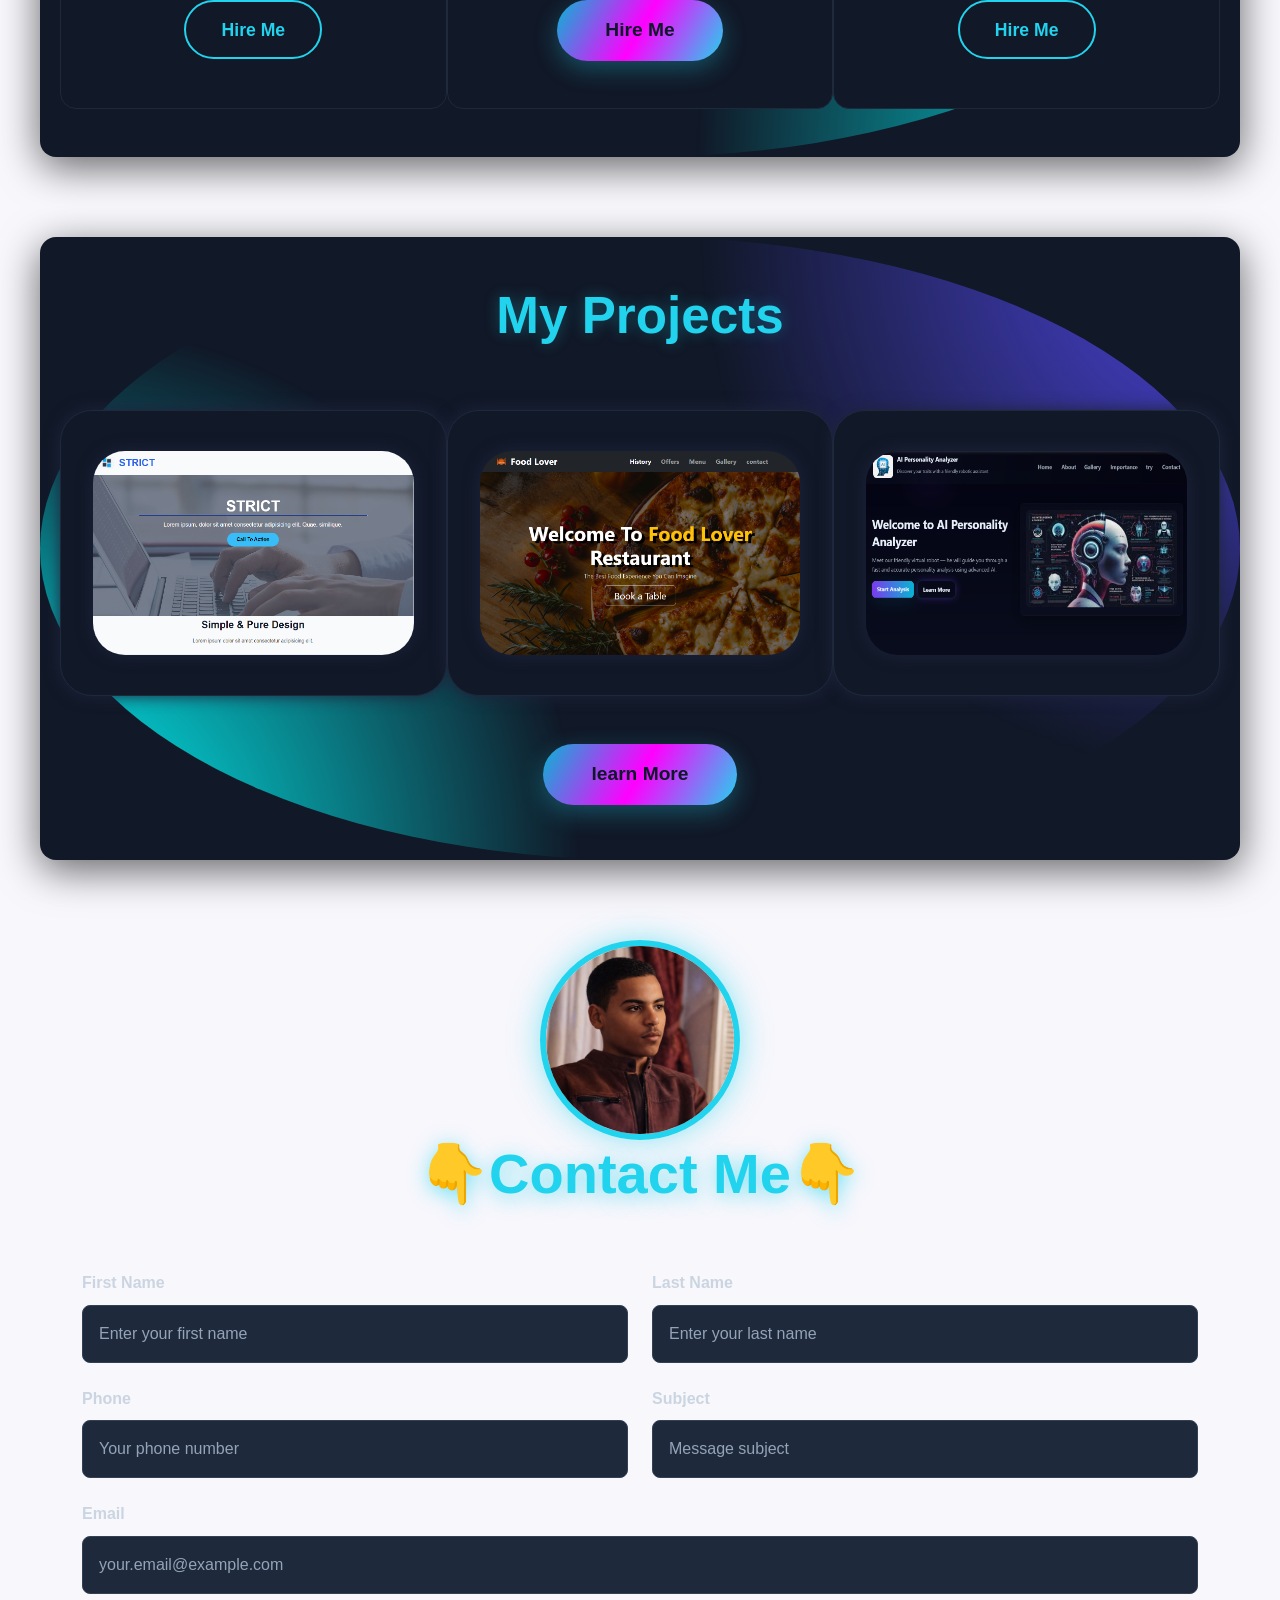
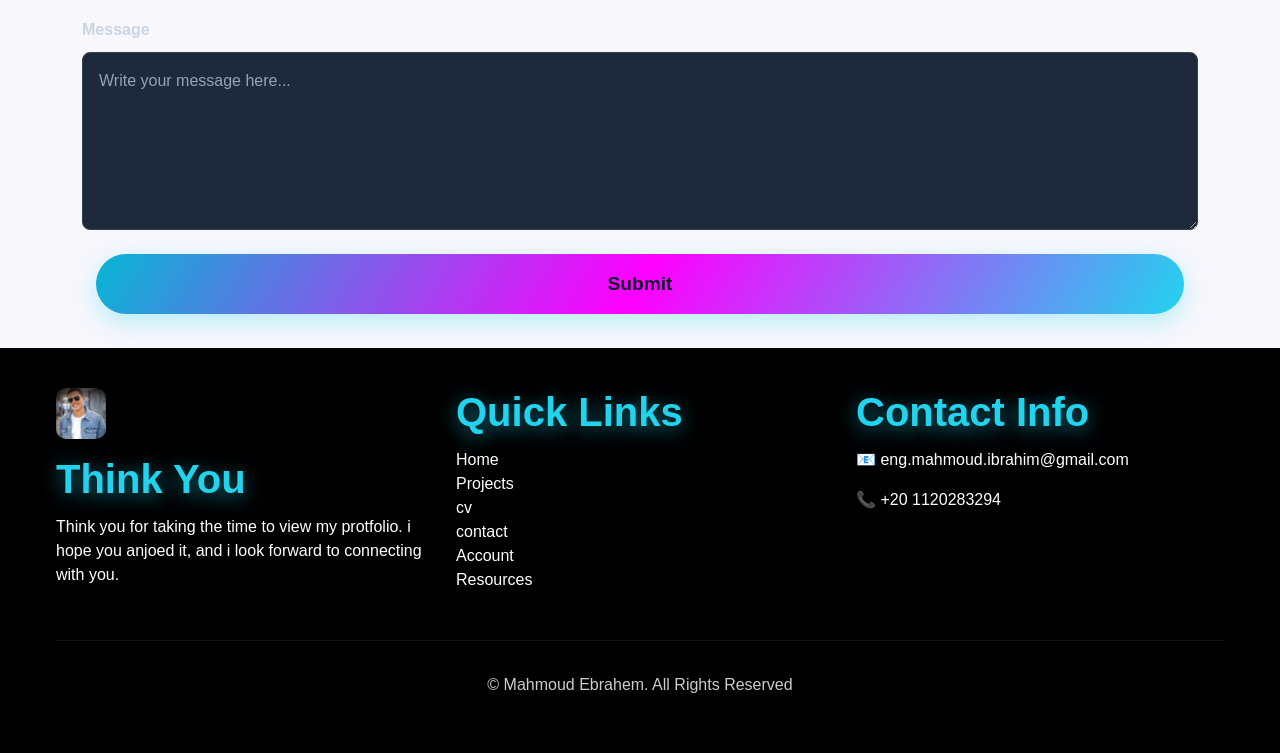
==== commit 7fe44180: "Add files via upload" ====
--- a/index.html
+++ b/index.html
@@ -20,6 +20,10 @@
 
 
 <body onload="animateBars()">
+  <!-- CURSOR -->
+  <div class="cursor" id="cursor"></div>
+  <div class="cursor-ring" id="cursor-ring"></div>
+
   <!--NAVBAR -->
   <nav class="main-navbar">
     <div class="container-fluid px-4">
--- a/style.css
+++ b/style.css
@@ -1862,4 +1862,28 @@
         opacity: 1;
         transform: translateY(0);
     }
-}+}
+
+/* ─── CURSOR ─── */
+    .cursor {
+        position: fixed;
+        width: 8px;
+        height: 8px;
+        background: var(--cyan);
+        border-radius: 50%;
+        pointer-events: none;
+        z-index: 9999;
+        transition: transform 0.1s;
+        mix-blend-mode: difference
+    }
+
+    .cursor-ring {
+        position: fixed;
+        width: 32px;
+        height: 32px;
+        border: 1px solid rgba(34, 211, 238, 0.4);
+        border-radius: 50%;
+        pointer-events: none;
+        z-index: 9998;
+        transition: all 0.15s ease
+    }
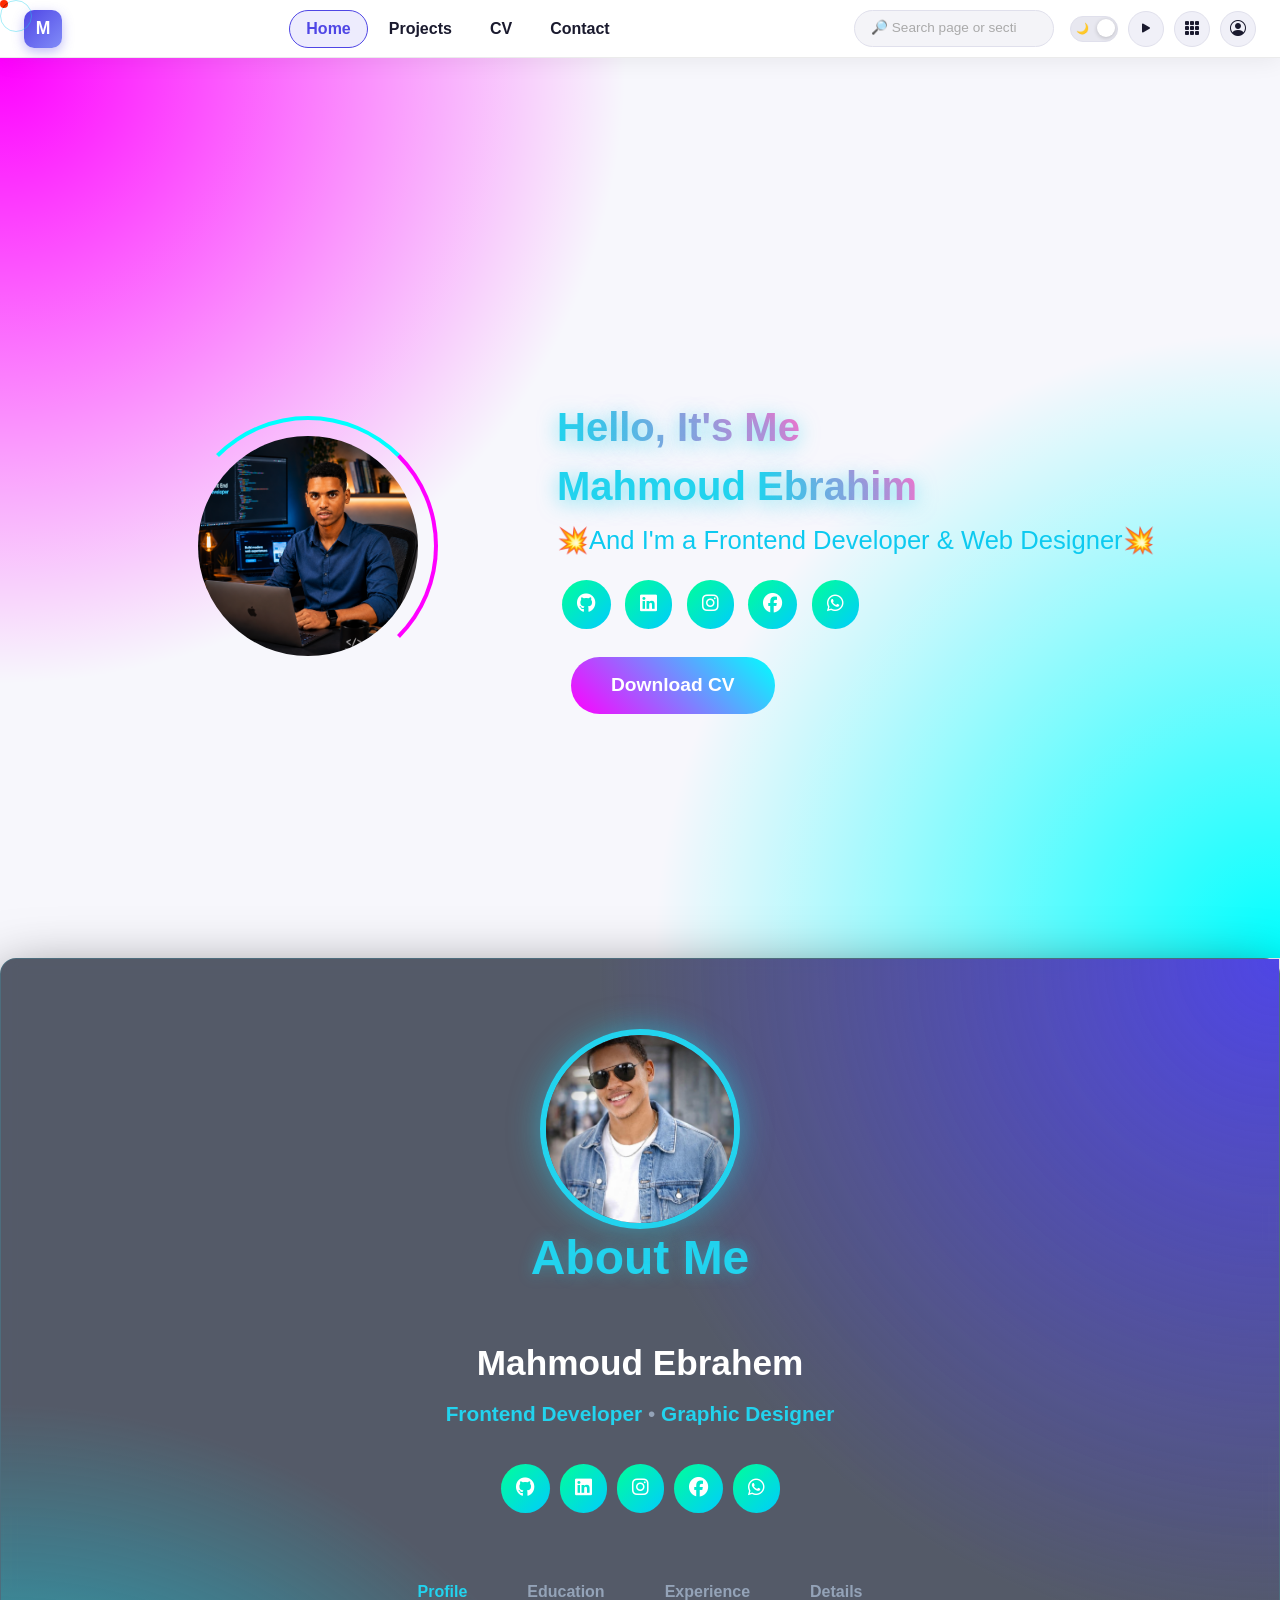
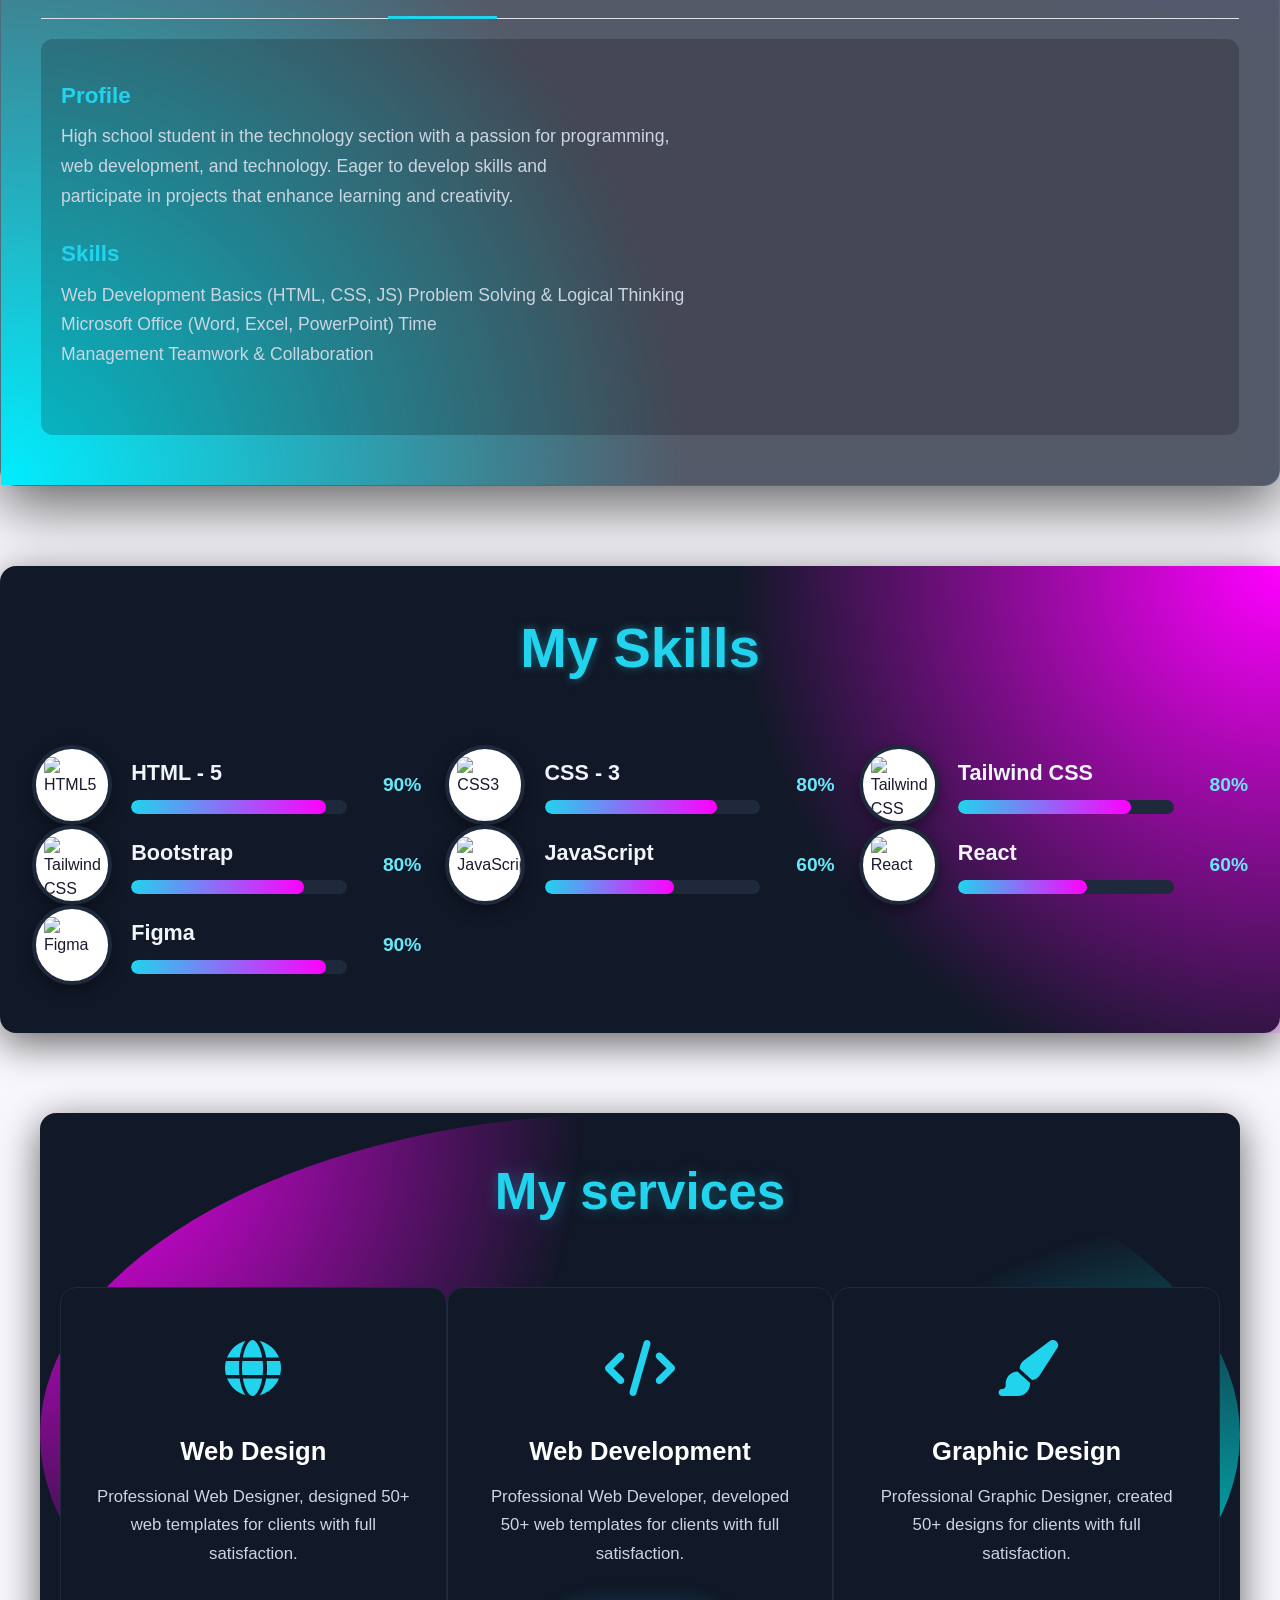
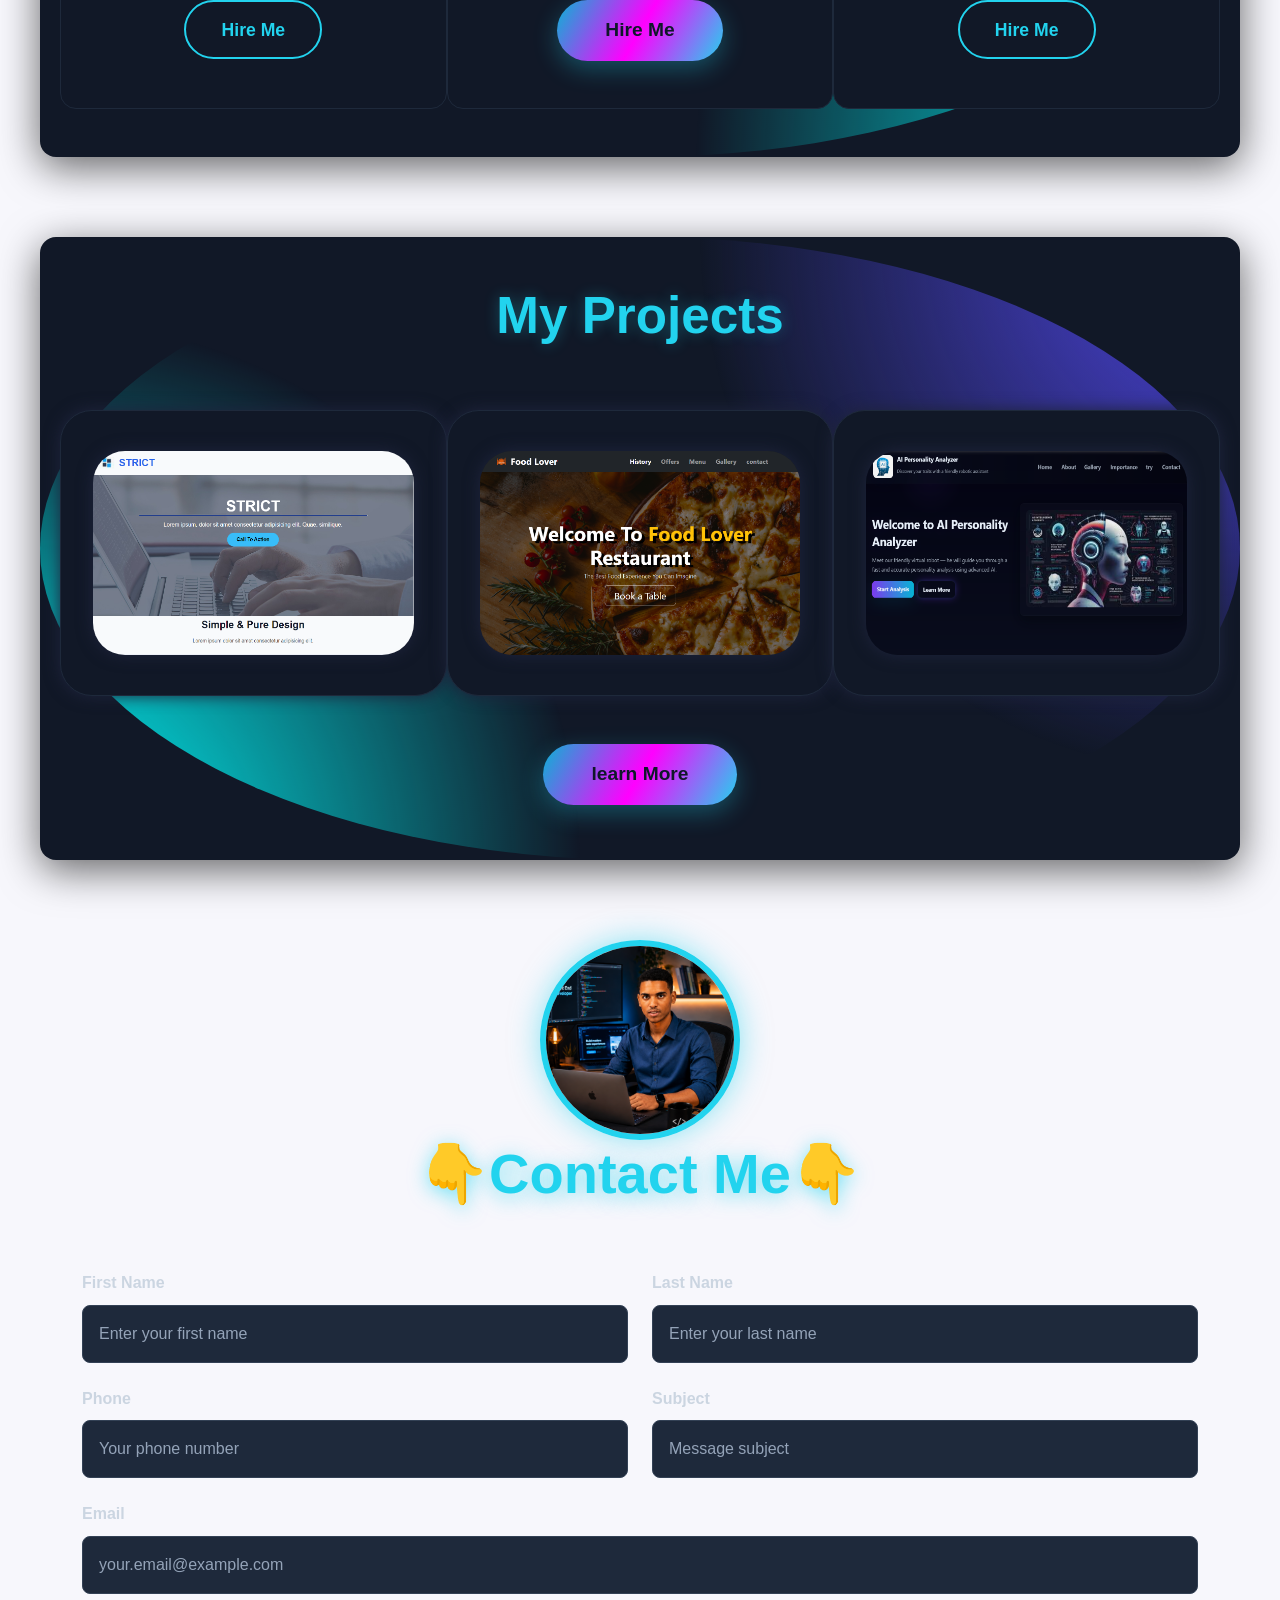
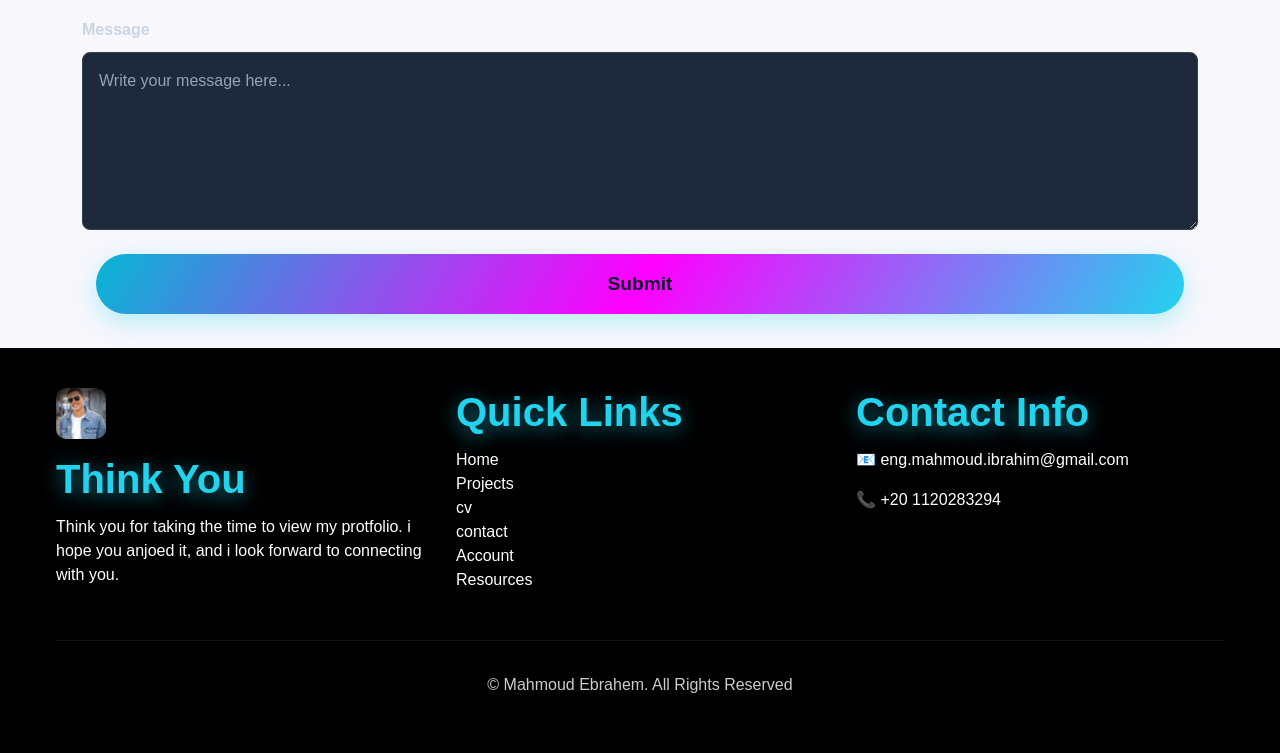
==== commit 3a98745a: "Add files via upload" ====
--- a/index.html
+++ b/index.html
@@ -325,7 +325,8 @@
       </div>
 
       <div class="skill col-12 col-ms-12 col-md-12 col-lg-4 col-xl-4 col-xxl-4 fade-up">
-        <div class="icon-wrapper"><img src="https://upload.wikimedia.org/wikipedia/commons/d/d5/Bootstrap5_CSS_Logo.svg"
+        <div class="icon-wrapper">
+          <img src="https://getbootstrap.com/docs/5.3/assets/brand/bootstrap-logo.svg"
             alt="Tailwind CSS"></div>
         <div class="skill-content">
           <div class="skill-name">Bootstrap</div>
